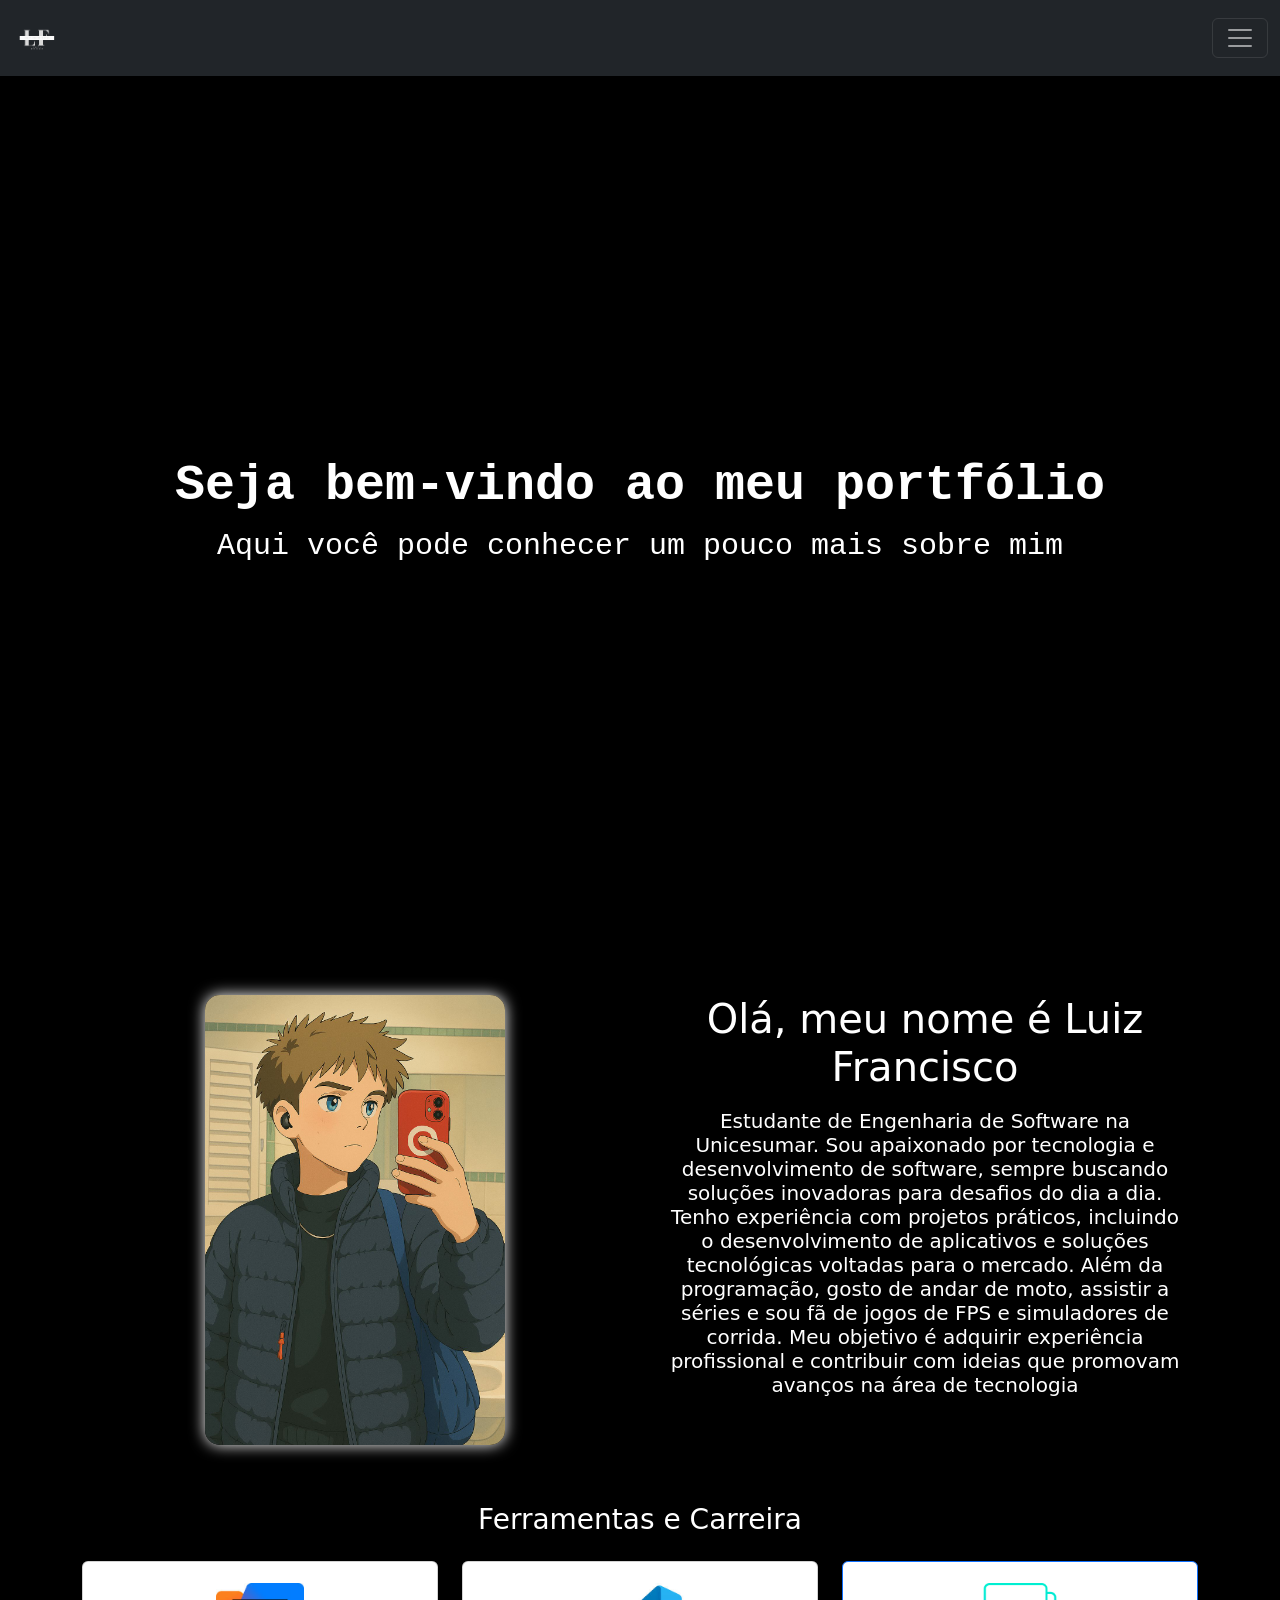
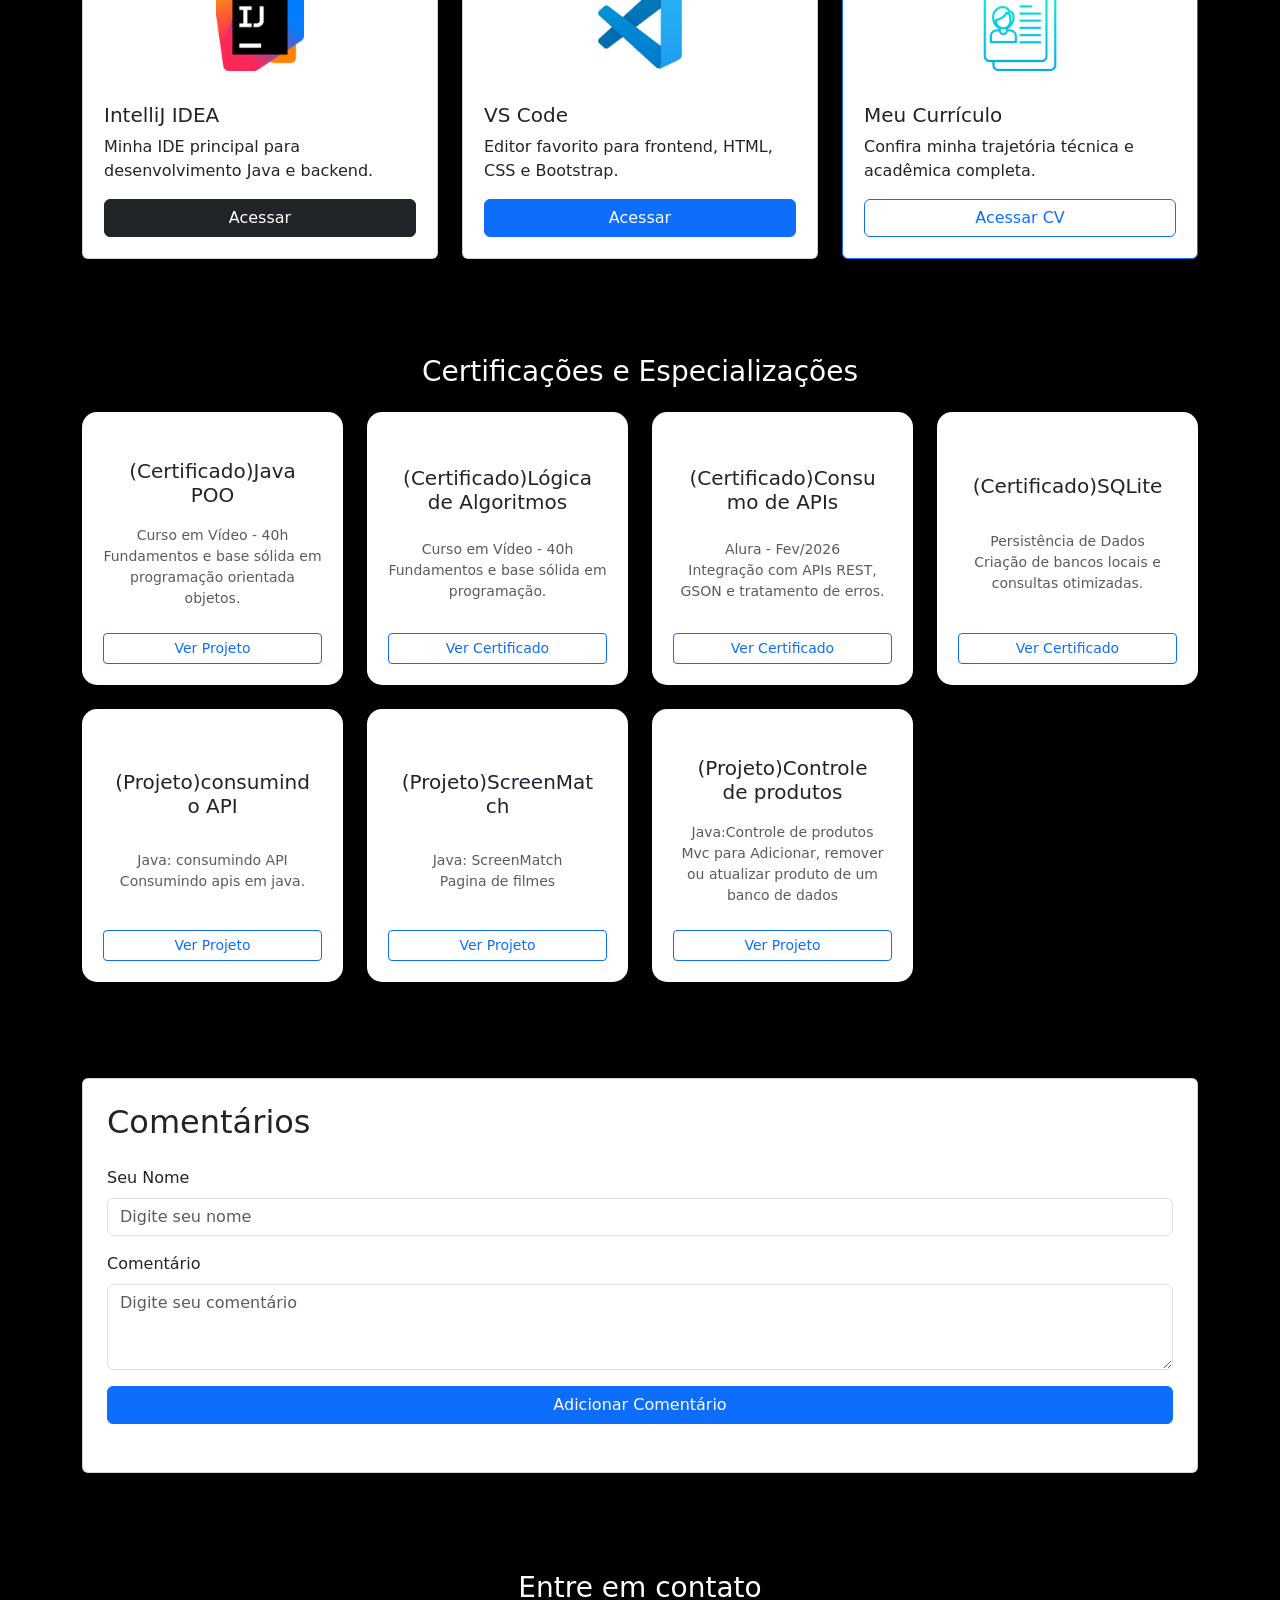
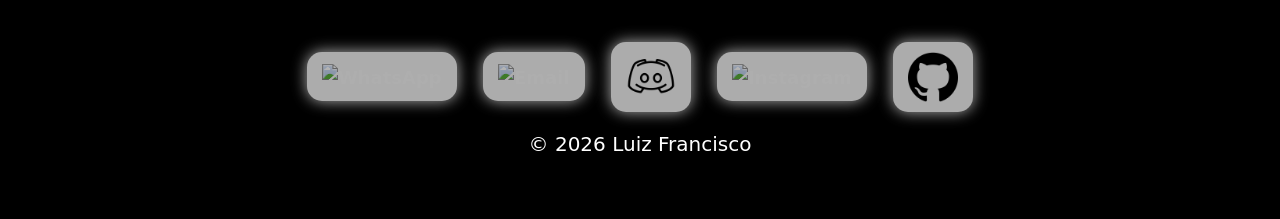
==== index.html @ abae3098 "Update index.html" ====
<!DOCTYPE html>
<html lang="pt-br">

<head>
  <meta charset="UTF-8">
  <meta name="viewport" content="width=device-width, initial-scale=1.0">
  <link rel="stylesheet" href="Projeto_Luiz.css">
  <link href="https://cdn.jsdelivr.net/npm/bootstrap@5.3.3/dist/css/bootstrap.min.css" rel="stylesheet">
  <script src="https://cdn.jsdelivr.net/npm/bootstrap@5.3.3/dist/js/bootstrap.bundle.min.js"></script>
  <link rel="shortcut icon" href="img/LogoLuiz.ico.ico" type="image/x-icon">
  <title>Portfólio de Luiz Francisco</title>
</head>

<body data-bs-spy="scroll" data-bs-target="#navbar" data-bs-offset="50" tabindex="0">

  <header>
    <nav id="navbar" class="navbar navbar-dark bg-dark fixed-top">
      <div class="container-fluid">
        <a class="navbar-brand" href="#"><img src="img/LogoLuizBranco.png" alt="" width="50px"></a>
        <button class="navbar-toggler" type="button" data-bs-toggle="offcanvas" data-bs-target="#offcanvasDarkNavbar"
          aria-controls="offcanvasDarkNavbar" aria-label="Toggle navigation">
          <span class="navbar-toggler-icon"></span>
        </button>
        <div class="offcanvas offcanvas-end text-bg-dark" tabindex="-1" id="offcanvasDarkNavbar"
          aria-labelledby="offcanvasDarkNavbarLabel">
          <div class="offcanvas-header">
            <h5 class="offcanvas-title" id="offcanvasDarkNavbarLabel">Portifólio</h5>
            <button type="button" class="btn-close btn-close-white" data-bs-dismiss="offcanvas"
              aria-label="Close"></button>
          </div>
          <div class="offcanvas-body">
            <ul class="navbar-nav justify-content-end flex-grow-1 pe-3">
              <li class="nav-item">
                <a class="nav-link active" aria-current="page" href="#">Início</a>
              </li>
              <li class="nav-item">
                <a class="nav-link" href="#QuemSouEu">Quem Sou Eu</a>
              </li>
              <li class="nav-item dropdown">
                <a class="nav-link dropdown-toggle" href="#" role="button" data-bs-toggle="dropdown"
                  aria-expanded="false">Contatos</a>
                <ul class="dropdown-menu dropdown-menu-dark">
                  <li><a class="dropdown-item" href="#Contato">Contato</a></li>
                  <li><a class="dropdown-item" href="Projeto_LuizCurriculo.html">Currículo</a></li>
                </ul>
              </li>
            </ul>
          </div>
        </div>
      </div>
    </nav>
  </header>

  <article class="home">
    <div id="TextoHome" class="content">
      <h1>Seja bem-vindo ao meu portfólio</h1>
      <p>Aqui você pode conhecer um pouco mais sobre mim</p>
    </div>
  </article>

  <article id="QuemSouEu" class="sobre">
    <section>
      <div class="Luiz">

        <div class="container text-center">
          <div class="row">
            <div class="col">
              <img src="img/Luiz ghibli.jpg" alt="" width="300px">
            </div>
            <div class="col">

              <h1>Olá, meu nome é Luiz Francisco</h1>
              <h6 class="">Estudante de Engenharia de Software na Unicesumar. Sou apaixonado por tecnologia e
                desenvolvimento de
                software,
                sempre buscando soluções inovadoras para desafios do dia a dia. Tenho experiência com projetos práticos,
                incluindo o desenvolvimento de aplicativos e soluções tecnológicas voltadas para o mercado. Além da
                programação,
                gosto de andar de moto, assistir a séries e sou fã de jogos de FPS e simuladores de corrida.
                Meu objetivo é adquirir experiência profissional e contribuir com ideias que promovam avanços na área de
                tecnologia</h6>
            </div>

          </div>
        </div>
    </section>

    

 <section class="Sites py-5" id="sitesFavoritos">
    <h3 class="text-center mb-4">Ferramentas e Carreira</h3>
    <div class="container">
        <div class="row justify-content-center g-4">
            <div class="col-md-4">
                <div class="card h-100 shadow-sm">
                    <img src="img/download.jpg" class="card-img-top p-3" alt="IntelliJ" style="height: 120px; object-fit: contain;">
                    <div class="card-body d-flex flex-column">
                        <h5 class="card-title">IntelliJ IDEA</h5>
                        <p class="card-text">Minha IDE principal para desenvolvimento Java e backend.</p>
                        <a href="https://www.jetbrains.com/idea/" target="_blank" class="btn btn-dark mt-auto">Acessar</a>
                    </div>
                </div>
            </div>
            <div class="col-md-4">
                <div class="card h-100 shadow-sm">
                    <img src="img/vscode.jpg" class="card-img-top p-3" alt="VS Code" style="height: 120px; object-fit: contain;">
                    <div class="card-body d-flex flex-column">
                        <h5 class="card-title">VS Code</h5>
                        <p class="card-text">Editor favorito para frontend, HTML, CSS e Bootstrap.</p>
                        <a href="https://code.visualstudio.com/" target="_blank" class="btn btn-primary mt-auto">Acessar</a>
                    </div>
                </div>
            </div>
            <div class="col-md-4">
                <div class="card h-100 border-primary shadow-sm">
                    <img src="img/curriculo.png" class="card-img-top p-3" alt="Currículo" style="height: 120px; object-fit: contain;">
                    <div class="card-body d-flex flex-column">
                        <h5 class="card-title">Meu Currículo</h5>
                        <p class="card-text">Confira minha trajetória técnica e acadêmica completa.</p>
                        <a href="Projeto_LuizCurriculo.html" target="_blank" class="btn btn-outline-primary mt-auto">Acessar CV</a>
                    </div>
                </div>
            </div>
        </div>
    </div>
</section>

<section class="py-5" id="meusCertificados">
    <h3 class="text-center mb-4">Certificações e Especializações</h3>
    <div class="container">
        <div class="row row-cols-1 row-cols-md-2 row-cols-lg-4 g-4">
            
            <div class="col">
                <div class="card h-100 shadow-sm border-0">
                    <div class="card-body text-center">
                        <i class="bi bi-box-seam" style="font-size: 2.5rem; color: #f89820;"></i>
                        <h6 class="card-title mt-3">(Certificado)Java POO</h6>
                        <p class="card-text small text-muted">Curso em Vídeo - 40h<br>Fundamentos e base sólida em programação orientada objetos.</p>
                        <a href="https://github.com/Luizfp0908/Curso-em-video/blob/main/Certificado/Luiz-Francisco-Pucci-Java-POO-40-Horas-Certificado-Curso-em-Video.pdf" target="_blank" class="btn btn-sm btn-outline-primary mt-2">Ver Projeto</a>
                    </div>
                </div>
            </div>

            <div class="col">
                <div class="card h-100 shadow-sm border-0">
                    <div class="card-body text-center">
                        <i class="bi bi-logic" style="font-size: 2.5rem; color: #6c757d;"></i>
                        <h6 class="card-title mt-3">(Certificado)Lógica de Algoritmos</h6>
                        <p class="card-text small text-muted">Curso em Vídeo - 40h<br>Fundamentos e base sólida em programação.</p>
                        <a href="img/Certificado/Luiz-Francisco-Pucci-Algoritmo-40-Horas-Certificado-Curso-em-Video.pdf" target="_blank" class="btn btn-sm btn-outline-primary mt-2">Ver Certificado</a>
                    </div>
                </div>
            </div>

            <div class="col">
                <div class="card h-100 shadow-sm border-0">
                    <div class="card-body text-center">
                        <i class="bi bi-cloud-arrow-down" style="font-size: 2.5rem; color: #0d6efd;"></i>
                        <h6 class="card-title mt-3">(Certificado)Consumo de APIs</h6>
                        <p class="card-text small text-muted">Alura - Fev/2026<br>Integração com APIs REST, GSON e tratamento de erros.</p>
                        <a href="https://cursos.alura.com.br/certificate/33af73c6-fe49-4dc7-8810-58a173e6bf47?lang=pt_BR" target="_blank" class="btn btn-sm btn-outline-primary mt-2">Ver Certificado</a>
                    </div>
                </div>
            </div>


            <div class="col">
                <div class="card h-100 shadow-sm border-0">
                    <div class="card-body text-center">
                        <i class="bi bi-database" style="font-size: 2.5rem; color: #3498db;"></i>
                        <h6 class="card-title mt-3">(Certificado)SQLite</h6>
                        <p class="card-text small text-muted">Persistência de Dados<br>Criação de bancos locais e consultas otimizadas.</p>
                        <a href="https://cursos.alura.com.br/certificate/e4a0bed9-31fc-4e47-9363-1f867cb46f9f?lang=pt_BR" class="btn btn-sm btn-outline-primary mt-2">Ver Certificado</a>
                    </div>
                </div>
            </div>

            <div class="col">
                <div class="card h-100 shadow-sm border-0">
                    <div class="card-body text-center">
                        <i class="bi bi-database" style="font-size: 2.5rem; color: #3498db;"></i>
                        <h6 class="card-title mt-3">(Projeto)consumindo API</h6>
                        <p class="card-text small text-muted">Java: consumindo API<br>Consumindo apis em java.</p>
                        <a https://github.com/Luizfp0908/Alura/tree/main/ProjetosAlura/src/APIS" class="btn btn-sm btn-outline-primary mt-2">Ver Projeto</a>
                    </div>
                </div>
            </div>

            <div class="col">
                <div class="card h-100 shadow-sm border-0">
                    <div class="card-body text-center">
                        <i class="bi bi-database" style="font-size: 2.5rem; color: #3498db;"></i>
                        <h6 class="card-title mt-3">(Projeto)ScreenMatch</h6>
                        <p class="card-text small text-muted">Java: ScreenMatch<br>Pagina de filmes</p>
                        <a href="https://github.com/Luizfp0908/Alura/tree/main/ProjetosAlura/src/ScreenMatch" class="btn btn-sm btn-outline-primary mt-2">Ver Projeto</a>
                    </div>
                </div>
            </div>

            <div class="col">
                <div class="card h-100 shadow-sm border-0">
                    <div class="card-body text-center">
                        <i class="bi bi-database" style="font-size: 2.5rem; color: #3498db;"></i>
                        <h6 class="card-title mt-3">(Projeto)Controle de produtos</h6>
                        <p class="card-text small text-muted">Java:Controle de produtos<br>Mvc para Adicionar, remover ou atualizar produto de um banco de dados</p>
                        <a href="https://github.com/Luizfp0908/TrabalhoFaculdadePoo/tree/main/MVC" class="btn btn-sm btn-outline-primary mt-2">Ver Projeto</a>
                    </div>
                </div>
            </div>

            

        </div>
    </div>
</section>

<section class="container py-5">
    <div class="card p-4 shadow-sm">
        <h2 class="mb-4">Comentários</h2>
        <div class="mb-3">
            <label for="nomeInput" class="form-label">Seu Nome</label>
            <input type="text" id="nomeInput" class="form-control" placeholder="Digite seu nome">
        </div>
        <div class="mb-3">
            <label for="comentarioInput" class="form-label">Comentário</label>
            <textarea id="comentarioInput" class="form-control" rows="3" placeholder="Digite seu comentário"></textarea>
        </div>
        <button class="btn btn-primary" onclick="adicionarComentario()">Adicionar Comentário</button>
        <div id="espacoComentarios" class="mt-4"></div>
    </div>
</section>


  <footer>
    <section id="Contato">
      <h3>Entre em contato</h3>
      <a href="https://wa.me/5542999590440" target="_blank">
        <img src="Img/whatsAPp.png" alt="WhatsApp" width="50px" height="50px">
      </a>
      <a href="mailto:luizfpucci090806@gmail.com" target="_blank" rel="noopener noreferrer">
        <img src="Img/email.png" alt="Email" width="50px" height="50px">
      </a>
      <a href="https://discordapp.com/users/531909938847547393" target="_blank" rel="noopener noreferrer">
        <img src="img/discord-logo.png" alt="Discord" width="50px" height="50px">
      </a>
      <a href="https://www.instagram.com/luizfp_0908/" target="_blank" rel="noopener noreferrer">
        <img src="Img/instagram.png" alt="Instagram" width="50px" height="50px">
      </a>
      <a href="https://github.com/Luizfp0908" target="_blank" rel="noopener noreferrer">
        <img src="img/git.png" alt="GitHub" width="50px" height="50px">
      </a>

      <h6>© 2026 Luiz Francisco</h6>
    </section>
  </footer>

  


  <script src="Projeto_luiz.JS"></script>
</body>

</html>
---- Projeto_Luiz.css ----
body {
    background-color: #cfcfcf;
    padding-top: 70px;
    overflow-x: hidden;
  
    

}



article.home {
    background-color: black;
    height: 100vh;
    display: flex;
    align-items: center; 
    justify-content: center; 
    text-align: center;
    
}


.content {
    color: white;
    text-shadow: 2px 2px 10px rgba(0, 0, 0, 0.5);
    font-family: 'Courier New', Courier, monospace;
}


.content h1 {
    font-size: 50px;
    font-weight: bold;
    
}

.content p {
    font-size: 30px;
    font-weight: 300;
}



article.sites.posicao {
    display: flex;
    justify-content: center;
    align-items: center;
}

article.sobre {
    background: #000000;
    color: white;
    padding: 15px;
}

article.sobre h6 {
    
    padding: 10px;
    border-radius: 10px;
    
    font-size: 20px;
}

article.sobre .Luiz {
    display: flex;
    justify-content: center;
    align-items: center;
    flex-direction: column;
    margin: 10px auto;
    transition: 0.5s ease-in-out;
}

article.sobre .box {
    margin: 10px auto;
    transition: 0.5s ease-in-out;
}

article.Sites {
    text-align: center;
    margin: 10px auto;
    padding: 10px;
    transition: 0.5s ease-in-out;
}


.Luiz img {
   
    border-radius: 15px;
    box-shadow: 0 0 15px #ffffff;
    transition: 0.5s ease-in-out;
}




footer {
    padding: 30px;
    gap: 20px;
    background-color: rgba(0, 0, 0, 0.814);
    color: white;
    text-align: center;
    font-size: 18px;
    font-weight: bold;
}

footer h6, footer h3 {
    padding: 20px;
}

footer a {
    background-color: whitesmoke;
    display: inline-block;
    box-shadow: 0 0 15px #ffffff;
    border-radius: 15px;
    padding: 10px 15px;
    margin: 10px;
    opacity: 0.7;
    color: #f8f8f8;
    transition: 0.5s ease-in-out;
    text-decoration: none;
}

footer a:hover {
    opacity: 1;
    border-radius: 50%;
}

.card-img-top {
    width: 100%;
    height: 120px;
    object-fit: contain;
}

.card {
    padding: 5px;
    height: 100%;
    display: flex;
    flex-direction: column;
    justify-content: space-between;
}

.card-body {
    flex-grow: 1;
    display: flex;
    flex-direction: column;
    justify-content: space-between;
}



#meusCertificados .card {
    background-color: rgb(255, 255, 255); 
    backdrop-filter: blur(5px); 
    border: 1px solid rgba(255, 255, 255, 0.2);
    border-radius: 15px;
    transition: transform 0.3s ease;
}

#meusCertificados .card:hover {
    transform: translateY(-5px);/
}
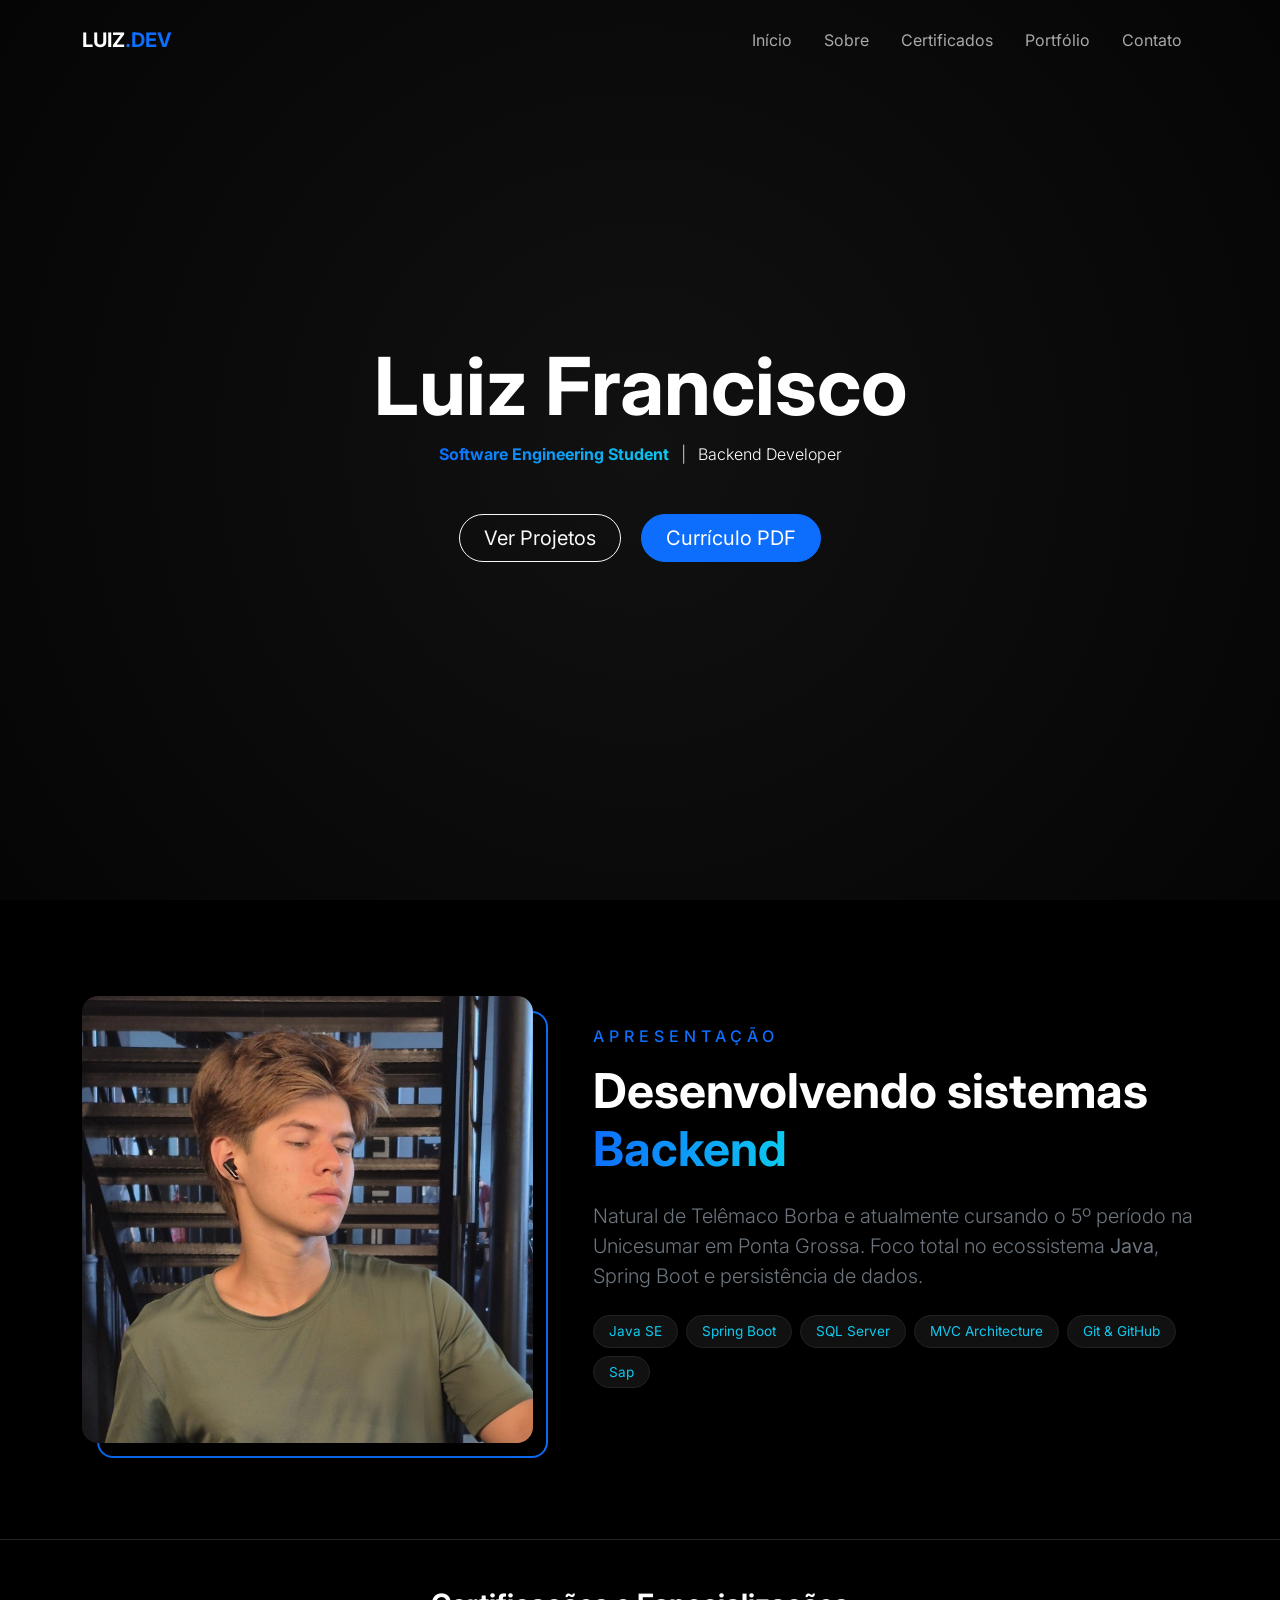
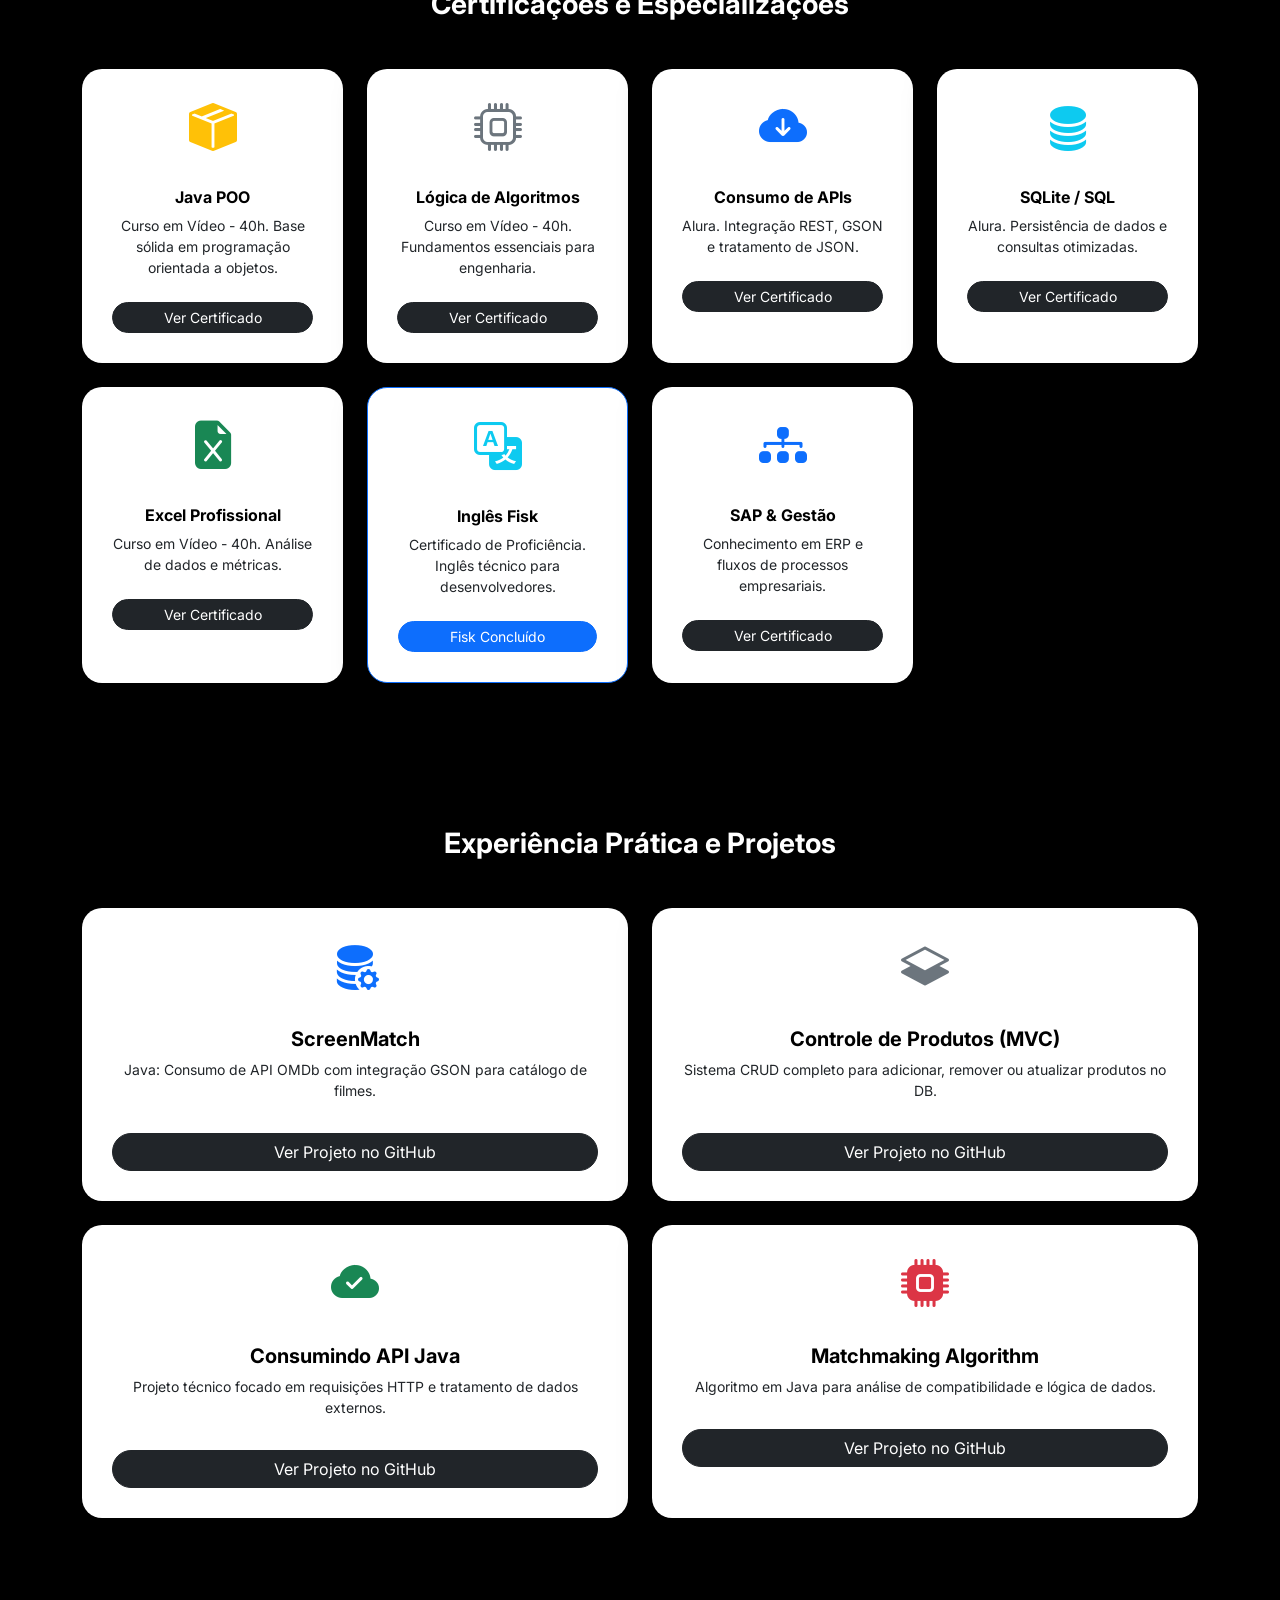
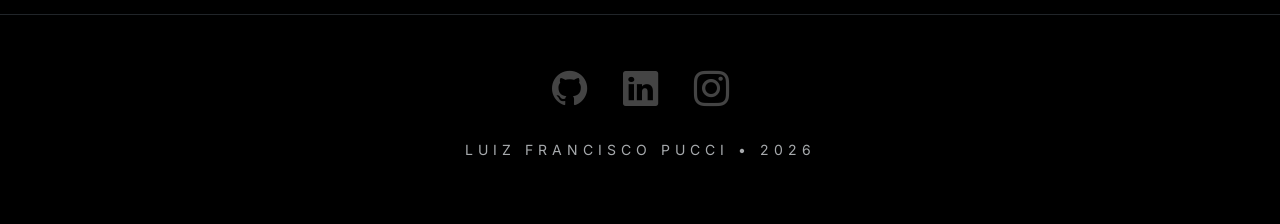
==== commit 6018838b: "Upload do portfólio completo" ====
--- a/index.html
+++ b/index.html
@@ -1,266 +1,209 @@
-<!DOCTYPE html>
-<html lang="pt-br">
-
-<head>
-  <meta charset="UTF-8">
-  <meta name="viewport" content="width=device-width, initial-scale=1.0">
-  <link rel="stylesheet" href="Projeto_Luiz.css">
-  <link href="https://cdn.jsdelivr.net/npm/bootstrap@5.3.3/dist/css/bootstrap.min.css" rel="stylesheet">
-  <script src="https://cdn.jsdelivr.net/npm/bootstrap@5.3.3/dist/js/bootstrap.bundle.min.js"></script>
-  <link rel="shortcut icon" href="img/LogoLuiz.ico.ico" type="image/x-icon">
-  <title>Portfólio de Luiz Francisco</title>
-</head>
-
-<body data-bs-spy="scroll" data-bs-target="#navbar" data-bs-offset="50" tabindex="0">
-
-  <header>
-    <nav id="navbar" class="navbar navbar-dark bg-dark fixed-top">
-      <div class="container-fluid">
-        <a class="navbar-brand" href="#"><img src="img/LogoLuizBranco.png" alt="" width="50px"></a>
-        <button class="navbar-toggler" type="button" data-bs-toggle="offcanvas" data-bs-target="#offcanvasDarkNavbar"
-          aria-controls="offcanvasDarkNavbar" aria-label="Toggle navigation">
-          <span class="navbar-toggler-icon"></span>
-        </button>
-        <div class="offcanvas offcanvas-end text-bg-dark" tabindex="-1" id="offcanvasDarkNavbar"
-          aria-labelledby="offcanvasDarkNavbarLabel">
-          <div class="offcanvas-header">
-            <h5 class="offcanvas-title" id="offcanvasDarkNavbarLabel">Portifólio</h5>
-            <button type="button" class="btn-close btn-close-white" data-bs-dismiss="offcanvas"
-              aria-label="Close"></button>
-          </div>
-          <div class="offcanvas-body">
-            <ul class="navbar-nav justify-content-end flex-grow-1 pe-3">
-              <li class="nav-item">
-                <a class="nav-link active" aria-current="page" href="#">Início</a>
-              </li>
-              <li class="nav-item">
-                <a class="nav-link" href="#QuemSouEu">Quem Sou Eu</a>
-              </li>
-              <li class="nav-item dropdown">
-                <a class="nav-link dropdown-toggle" href="#" role="button" data-bs-toggle="dropdown"
-                  aria-expanded="false">Contatos</a>
-                <ul class="dropdown-menu dropdown-menu-dark">
-                  <li><a class="dropdown-item" href="#Contato">Contato</a></li>
-                  <li><a class="dropdown-item" href="Projeto_LuizCurriculo.html">Currículo</a></li>
-                </ul>
-              </li>
-            </ul>
-          </div>
-        </div>
-      </div>
-    </nav>
-  </header>
-
-  <article class="home">
-    <div id="TextoHome" class="content">
-      <h1>Seja bem-vindo ao meu portfólio</h1>
-      <p>Aqui você pode conhecer um pouco mais sobre mim</p>
-    </div>
-  </article>
-
-  <article id="QuemSouEu" class="sobre">
-    <section>
-      <div class="Luiz">
-
-        <div class="container text-center">
-          <div class="row">
-            <div class="col">
-              <img src="img/Luiz ghibli.jpg" alt="" width="300px">
-            </div>
-            <div class="col">
-
-              <h1>Olá, meu nome é Luiz Francisco</h1>
-              <h6 class="">Estudante de Engenharia de Software na Unicesumar. Sou apaixonado por tecnologia e
-                desenvolvimento de
-                software,
-                sempre buscando soluções inovadoras para desafios do dia a dia. Tenho experiência com projetos práticos,
-                incluindo o desenvolvimento de aplicativos e soluções tecnológicas voltadas para o mercado. Além da
-                programação,
-                gosto de andar de moto, assistir a séries e sou fã de jogos de FPS e simuladores de corrida.
-                Meu objetivo é adquirir experiência profissional e contribuir com ideias que promovam avanços na área de
-                tecnologia</h6>
-            </div>
-
-          </div>
-        </div>
-    </section>
-
-    
-
- <section class="Sites py-5" id="sitesFavoritos">
-    <h3 class="text-center mb-4">Ferramentas e Carreira</h3>
-    <div class="container">
-        <div class="row justify-content-center g-4">
-            <div class="col-md-4">
-                <div class="card h-100 shadow-sm">
-                    <img src="img/download.jpg" class="card-img-top p-3" alt="IntelliJ" style="height: 120px; object-fit: contain;">
-                    <div class="card-body d-flex flex-column">
-                        <h5 class="card-title">IntelliJ IDEA</h5>
-                        <p class="card-text">Minha IDE principal para desenvolvimento Java e backend.</p>
-                        <a href="https://www.jetbrains.com/idea/" target="_blank" class="btn btn-dark mt-auto">Acessar</a>
-                    </div>
-                </div>
-            </div>
-            <div class="col-md-4">
-                <div class="card h-100 shadow-sm">
-                    <img src="img/vscode.jpg" class="card-img-top p-3" alt="VS Code" style="height: 120px; object-fit: contain;">
-                    <div class="card-body d-flex flex-column">
-                        <h5 class="card-title">VS Code</h5>
-                        <p class="card-text">Editor favorito para frontend, HTML, CSS e Bootstrap.</p>
-                        <a href="https://code.visualstudio.com/" target="_blank" class="btn btn-primary mt-auto">Acessar</a>
-                    </div>
-                </div>
-            </div>
-            <div class="col-md-4">
-                <div class="card h-100 border-primary shadow-sm">
-                    <img src="img/curriculo.png" class="card-img-top p-3" alt="Currículo" style="height: 120px; object-fit: contain;">
-                    <div class="card-body d-flex flex-column">
-                        <h5 class="card-title">Meu Currículo</h5>
-                        <p class="card-text">Confira minha trajetória técnica e acadêmica completa.</p>
-                        <a href="Projeto_LuizCurriculo.html" target="_blank" class="btn btn-outline-primary mt-auto">Acessar CV</a>
-                    </div>
-                </div>
-            </div>
-        </div>
-    </div>
-</section>
-
-<section class="py-5" id="meusCertificados">
-    <h3 class="text-center mb-4">Certificações e Especializações</h3>
-    <div class="container">
-        <div class="row row-cols-1 row-cols-md-2 row-cols-lg-4 g-4">
-            
-            <div class="col">
-                <div class="card h-100 shadow-sm border-0">
-                    <div class="card-body text-center">
-                        <i class="bi bi-box-seam" style="font-size: 2.5rem; color: #f89820;"></i>
-                        <h6 class="card-title mt-3">(Certificado)Java POO</h6>
-                        <p class="card-text small text-muted">Curso em Vídeo - 40h<br>Fundamentos e base sólida em programação orientada objetos.</p>
-                        <a href="https://github.com/Luizfp0908/Curso-em-video/blob/main/Certificado/Luiz-Francisco-Pucci-Java-POO-40-Horas-Certificado-Curso-em-Video.pdf" target="_blank" class="btn btn-sm btn-outline-primary mt-2">Ver Projeto</a>
-                    </div>
-                </div>
-            </div>
-
-            <div class="col">
-                <div class="card h-100 shadow-sm border-0">
-                    <div class="card-body text-center">
-                        <i class="bi bi-logic" style="font-size: 2.5rem; color: #6c757d;"></i>
-                        <h6 class="card-title mt-3">(Certificado)Lógica de Algoritmos</h6>
-                        <p class="card-text small text-muted">Curso em Vídeo - 40h<br>Fundamentos e base sólida em programação.</p>
-                        <a href="img/Certificado/Luiz-Francisco-Pucci-Algoritmo-40-Horas-Certificado-Curso-em-Video.pdf" target="_blank" class="btn btn-sm btn-outline-primary mt-2">Ver Certificado</a>
-                    </div>
-                </div>
-            </div>
-
-            <div class="col">
-                <div class="card h-100 shadow-sm border-0">
-                    <div class="card-body text-center">
-                        <i class="bi bi-cloud-arrow-down" style="font-size: 2.5rem; color: #0d6efd;"></i>
-                        <h6 class="card-title mt-3">(Certificado)Consumo de APIs</h6>
-                        <p class="card-text small text-muted">Alura - Fev/2026<br>Integração com APIs REST, GSON e tratamento de erros.</p>
-                        <a href="https://cursos.alura.com.br/certificate/33af73c6-fe49-4dc7-8810-58a173e6bf47?lang=pt_BR" target="_blank" class="btn btn-sm btn-outline-primary mt-2">Ver Certificado</a>
-                    </div>
-                </div>
-            </div>
-
-
-            <div class="col">
-                <div class="card h-100 shadow-sm border-0">
-                    <div class="card-body text-center">
-                        <i class="bi bi-database" style="font-size: 2.5rem; color: #3498db;"></i>
-                        <h6 class="card-title mt-3">(Certificado)SQLite</h6>
-                        <p class="card-text small text-muted">Persistência de Dados<br>Criação de bancos locais e consultas otimizadas.</p>
-                        <a href="https://cursos.alura.com.br/certificate/e4a0bed9-31fc-4e47-9363-1f867cb46f9f?lang=pt_BR" class="btn btn-sm btn-outline-primary mt-2">Ver Certificado</a>
-                    </div>
-                </div>
-            </div>
-
-            <div class="col">
-                <div class="card h-100 shadow-sm border-0">
-                    <div class="card-body text-center">
-                        <i class="bi bi-database" style="font-size: 2.5rem; color: #3498db;"></i>
-                        <h6 class="card-title mt-3">(Projeto)consumindo API</h6>
-                        <p class="card-text small text-muted">Java: consumindo API<br>Consumindo apis em java.</p>
-                        <a https://github.com/Luizfp0908/Alura/tree/main/ProjetosAlura/src/APIS" class="btn btn-sm btn-outline-primary mt-2">Ver Projeto</a>
-                    </div>
-                </div>
-            </div>
-
-            <div class="col">
-                <div class="card h-100 shadow-sm border-0">
-                    <div class="card-body text-center">
-                        <i class="bi bi-database" style="font-size: 2.5rem; color: #3498db;"></i>
-                        <h6 class="card-title mt-3">(Projeto)ScreenMatch</h6>
-                        <p class="card-text small text-muted">Java: ScreenMatch<br>Pagina de filmes</p>
-                        <a href="https://github.com/Luizfp0908/Alura/tree/main/ProjetosAlura/src/ScreenMatch" class="btn btn-sm btn-outline-primary mt-2">Ver Projeto</a>
-                    </div>
-                </div>
-            </div>
-
-            <div class="col">
-                <div class="card h-100 shadow-sm border-0">
-                    <div class="card-body text-center">
-                        <i class="bi bi-database" style="font-size: 2.5rem; color: #3498db;"></i>
-                        <h6 class="card-title mt-3">(Projeto)Controle de produtos</h6>
-                        <p class="card-text small text-muted">Java:Controle de produtos<br>Mvc para Adicionar, remover ou atualizar produto de um banco de dados</p>
-                        <a href="https://github.com/Luizfp0908/TrabalhoFaculdadePoo/tree/main/MVC" class="btn btn-sm btn-outline-primary mt-2">Ver Projeto</a>
-                    </div>
-                </div>
-            </div>
-
-            
-
-        </div>
-    </div>
-</section>
-
-<section class="container py-5">
-    <div class="card p-4 shadow-sm">
-        <h2 class="mb-4">Comentários</h2>
-        <div class="mb-3">
-            <label for="nomeInput" class="form-label">Seu Nome</label>
-            <input type="text" id="nomeInput" class="form-control" placeholder="Digite seu nome">
-        </div>
-        <div class="mb-3">
-            <label for="comentarioInput" class="form-label">Comentário</label>
-            <textarea id="comentarioInput" class="form-control" rows="3" placeholder="Digite seu comentário"></textarea>
-        </div>
-        <button class="btn btn-primary" onclick="adicionarComentario()">Adicionar Comentário</button>
-        <div id="espacoComentarios" class="mt-4"></div>
-    </div>
-</section>
-
-
-  <footer>
-    <section id="Contato">
-      <h3>Entre em contato</h3>
-      <a href="https://wa.me/5542999590440" target="_blank">
-        <img src="Img/whatsAPp.png" alt="WhatsApp" width="50px" height="50px">
-      </a>
-      <a href="mailto:luizfpucci090806@gmail.com" target="_blank" rel="noopener noreferrer">
-        <img src="Img/email.png" alt="Email" width="50px" height="50px">
-      </a>
-      <a href="https://discordapp.com/users/531909938847547393" target="_blank" rel="noopener noreferrer">
-        <img src="img/discord-logo.png" alt="Discord" width="50px" height="50px">
-      </a>
-      <a href="https://www.instagram.com/luizfp_0908/" target="_blank" rel="noopener noreferrer">
-        <img src="Img/instagram.png" alt="Instagram" width="50px" height="50px">
-      </a>
-      <a href="https://github.com/Luizfp0908" target="_blank" rel="noopener noreferrer">
-        <img src="img/git.png" alt="GitHub" width="50px" height="50px">
-      </a>
-
-      <h6>© 2026 Luiz Francisco</h6>
-    </section>
-  </footer>
-
-  
-
-
-  <script src="Projeto_luiz.JS"></script>
-</body>
-
-</html>
-
-
-
+<!DOCTYPE html>
+<html lang="pt-br">
+<head>
+    <meta charset="UTF-8">
+    <meta name="viewport" content="width=device-width, initial-scale=1.0">
+    <title>Luiz Francisco | Software Engineer</title>
+    <link href="https://cdn.jsdelivr.net/npm/bootstrap@5.3.3/dist/css/bootstrap.min.css" rel="stylesheet">
+    <link rel="stylesheet" href="https://cdn.jsdelivr.net/npm/bootstrap-icons@1.11.3/font/bootstrap-icons.min.css">
+    <link href="https://unpkg.com/aos@2.3.1/dist/aos.css" rel="stylesheet">
+    <link rel="stylesheet" href="Projeto_Luiz.css">
+</head>
+<body data-bs-theme="dark">
+
+    <header>
+        <nav id="navbar" class="navbar navbar-expand-lg fixed-top">
+            <div class="container">
+                <a class="navbar-brand fw-bold text-white" href="#">LUIZ<span class="text-primary">.DEV</span></a>
+                <button class="navbar-toggler border-0" type="button" data-bs-toggle="collapse" data-bs-target="#navbarNav">
+                    <span class="navbar-toggler-icon"></span>
+                </button>
+                <div class="collapse navbar-collapse" id="navbarNav">
+                    <ul class="navbar-nav ms-auto text-center">
+                        <li class="nav-item"><a class="nav-link px-3" href="#">Início</a></li>
+                        <li class="nav-item"><a class="nav-link px-3" href="#QuemSouEu">Sobre</a></li>
+                        <li class="nav-item"><a class="nav-link px-3" href="#Certificados">Certificados</a></li>
+                        <li class="nav-item"><a class="nav-link px-3" href="#Portfolio">Portfólio</a></li>
+                        <li class="nav-item"><a class="nav-link px-3" href="#Contato">Contato</a></li>
+                    </ul>
+                </div>
+            </div>
+        </nav>
+    </header>
+
+    <section class="hero-section d-flex align-items-center justify-content-center">
+        <div id="TextoHome" class="text-center" data-aos="zoom-in" data-aos-duration="1200">
+            <h1 class="display-1 fw-bold text-white mb-0">Luiz Francisco</h1>
+            <div class="tagline-container mt-2">
+                <span class="text-gradient fw-bold">Software Engineering Student</span>
+                <span class="mx-2 text-muted">|</span>
+                <span class="text-white fw-light">Backend Developer</span>
+            </div>
+            <div class="mt-5" data-aos="fade-up" data-aos-delay="400">
+                <a href="#Portfolio" class="btn btn-outline-light btn-lg rounded-pill px-4 me-3">Ver Projetos</a>
+                <a href="Projeto_LuizCurriculo.html" class="btn btn-primary btn-lg rounded-pill px-4 shadow-blue">Currículo PDF</a>
+            </div>
+        </div>
+    </section>
+
+    <section id="QuemSouEu" class="py-5 bg-black overflow-hidden">
+        <div class="container py-5">
+            <div class="row align-items-center">
+                <div class="col-lg-5 text-center mb-5 mb-lg-0" data-aos="fade-right">
+                    <div class="profile-frame">
+                        <img src="img/WhatsApp Image 2026-03-10 at 12.00.00.jpeg" alt="Luiz Francisco" class="img-fluid rounded-4 shadow-lg profile-img">
+                    </div>
+                </div>
+                <div class="col-lg-7 ps-lg-5" data-aos="fade-left">
+                    <h6 class="text-primary text-uppercase ls-5 mb-3">Apresentação</h6>
+                    <h2 class="display-5 fw-bold text-white mb-4">Desenvolvendo sistemas <span class="text-gradient">Backend</span></h2>
+                    <p class="lead text-secondary mb-4">
+                        Natural de Telêmaco Borba e atualmente cursando o 5º período na Unicesumar em Ponta Grossa. 
+                        Foco total no ecossistema <strong>Java</strong>, Spring Boot e persistência de dados.
+                    </p>
+                    <div class="d-flex flex-wrap gap-2 mb-4">
+                        <span class="skill-tag">Java SE</span>
+                        <span class="skill-tag">Spring Boot</span>
+                        <span class="skill-tag">SQL Server</span>
+                        <span class="skill-tag">MVC Architecture</span>
+                        <span class="skill-tag">Git & GitHub</span>
+                        <span class="skill-tag">Sap</span>
+
+                    </div>
+                </div>
+            </div>
+        </div>
+    </section>
+
+    <section id="Certificados" class="py-5 bg-black border-top border-dark">
+        <div class="container">
+            <h3 class="fw-bold mb-5 text-center text-white" data-aos="fade-down">Certificações e Especializações</h3>
+            <div class="row row-cols-1 row-cols-md-2 row-cols-lg-4 g-4">
+                
+                <div class="col" data-aos="fade-up" data-aos-delay="100">
+                    <div class="card-modern h-100">
+                        <i class="bi bi-box-seam-fill display-5 text-warning"></i>
+                        <h6 class="mt-3 fw-bold">Java POO</h6>
+                        <p class="small text-muted">Curso em Vídeo - 40h. Base sólida em programação orientada a objetos.</p>
+                        <a href="https://github.com/Luizfp0908/Curso-em-video/blob/main/Certificado/Luiz-Francisco-Pucci-Java-POO-40-Horas-Certificado-Curso-em-Video.pdf" target="_blank" class="btn btn-sm btn-dark rounded-pill w-100 mt-2">Ver Certificado</a>
+                    </div>
+                </div>
+
+                <div class="col" data-aos="fade-up" data-aos-delay="200">
+                    <div class="card-modern h-100">
+                        <i class="bi bi-cpu display-5 text-secondary"></i>
+                        <h6 class="mt-3 fw-bold">Lógica de Algoritmos</h6>
+                        <p class="small text-muted">Curso em Vídeo - 40h. Fundamentos essenciais para engenharia.</p>
+                        <a href="img/Certificado/Luiz-Francisco-Pucci-Algoritmo-40-Horas-Certificado-Curso-em-Video.pdf" target="_blank" class="btn btn-sm btn-dark rounded-pill w-100 mt-2">Ver Certificado</a>
+                    </div>
+                </div>
+
+                <div class="col" data-aos="fade-up" data-aos-delay="300">
+                    <div class="card-modern h-100">
+                        <i class="bi bi-cloud-arrow-down-fill display-5 text-primary"></i>
+                        <h6 class="mt-3 fw-bold">Consumo de APIs</h6>
+                        <p class="small text-muted">Alura. Integração REST, GSON e tratamento de JSON.</p>
+                        <a href="https://cursos.alura.com.br/certificate/33af73c6-fe49-4dc7-8810-58a173e6bf47?lang=pt_BR" target="_blank" class="btn btn-sm btn-dark rounded-pill w-100 mt-2">Ver Certificado</a>
+                    </div>
+                </div>
+
+                <div class="col" data-aos="fade-up" data-aos-delay="400">
+                    <div class="card-modern h-100">
+                        <i class="bi bi-database-fill display-5 text-info"></i>
+                        <h6 class="mt-3 fw-bold">SQLite / SQL</h6>
+                        <p class="small text-muted">Alura. Persistência de dados e consultas otimizadas.</p>
+                        <a href="https://cursos.alura.com.br/certificate/e4a0bed9-31fc-4e47-9363-1f867cb46f9f?lang=pt_BR" target="_blank" class="btn btn-sm btn-dark rounded-pill w-100 mt-2">Ver Certificado</a>
+                    </div>
+                </div>
+
+                <div class="col" data-aos="fade-up" data-aos-delay="500">
+                    <div class="card-modern h-100">
+                        <i class="bi bi-file-earmark-excel-fill display-5 text-success"></i>
+                        <h6 class="mt-3 fw-bold">Excel Profissional</h6>
+                        <p class="small text-muted">Curso em Vídeo - 40h. Análise de dados e métricas.</p>
+                        <a href="https://www.cursoemvideo.com/certificates/certificado/?course_id=25933&cert-nonce=3b4bf992b5" target="_blank" class="btn btn-sm btn-dark rounded-pill w-100 mt-2">Ver Certificado</a>
+                    </div>
+                </div>
+
+                <div class="col" data-aos="fade-up" data-aos-delay="600">
+                    <div class="card-modern h-100 border-primary border">
+                        <i class="bi bi-translate display-5 text-info"></i>
+                        <h6 class="mt-3 fw-bold">Inglês Fisk</h6>
+                        <p class="small text-muted">Certificado de Proficiência. Inglês técnico para desenvolvedores.</p>
+                        <button class="btn btn-sm btn-primary rounded-pill w-100 mt-2">Fisk Concluído</button>
+                    </div>
+                </div>
+
+                <div class="col" data-aos="fade-up" data-aos-delay="700">
+                    <div class="card-modern h-100">
+                        <i class="bi bi-diagram-3-fill display-5 text-primary"></i>
+                        <h6 class="mt-3 fw-bold">SAP & Gestão</h6>
+                        <p class="small text-muted">Conhecimento em ERP e fluxos de processos empresariais.</p>
+                        <a href="https://cursos.alura.com.br/user/luizfpucci090806/degree-gestao-aplicacoes-sap-386995/certificate" target="_blank" class="btn btn-sm btn-dark rounded-pill w-100 mt-2">Ver Certificado</a>
+                    </div>
+                </div>
+            </div>
+        </div>
+    </section>
+
+    <section id="Portfolio" class="py-5 bg-black">
+        <div class="container py-5">
+            <h3 class="fw-bold mb-5 text-center text-white" data-aos="fade-down">Experiência Prática e Projetos</h3>
+            <div class="row g-4">
+                
+                <div class="col-md-6" data-aos="zoom-in" data-aos-delay="100">
+                    <div class="card-modern h-100">
+                        <i class="bi bi-database-fill-gear display-5 text-primary"></i>
+                        <h5 class="mt-3 fw-bold">ScreenMatch</h5>
+                        <p class="small text-muted">Java: Consumo de API OMDb com integração GSON para catálogo de filmes.</p>
+                        <a href="https://github.com/Luizfp0908/Alura/tree/main/ProjetosAlura/src/ScreenMatch" target="_blank" class="btn btn-dark w-100 rounded-pill mt-3">Ver Projeto no GitHub</a>
+                    </div>
+                </div>
+
+                <div class="col-md-6" data-aos="zoom-in" data-aos-delay="200">
+                    <div class="card-modern h-100">
+                        <i class="bi bi-layers-half display-5 text-secondary"></i>
+                        <h5 class="mt-3 fw-bold">Controle de Produtos (MVC)</h5>
+                        <p class="small text-muted">Sistema CRUD completo para adicionar, remover ou atualizar produtos no DB.</p>
+                        <a href="https://github.com/Luizfp0908/TrabalhoFaculdadePoo/tree/main/MVC" target="_blank" class="btn btn-dark w-100 rounded-pill mt-3">Ver Projeto no GitHub</a>
+                    </div>
+                </div>
+
+                <div class="col-md-6" data-aos="zoom-in" data-aos-delay="300">
+                    <div class="card-modern h-100">
+                        <i class="bi bi-cloud-check-fill display-5 text-success"></i>
+                        <h5 class="mt-3 fw-bold">Consumindo API Java</h5>
+                        <p class="small text-muted">Projeto técnico focado em requisições HTTP e tratamento de dados externos.</p>
+                        <a href="https://github.com/Luizfp0908/Alura/tree/main/ProjetosAlura/src/APIS" target="_blank" class="btn btn-dark w-100 rounded-pill mt-3">Ver Projeto no GitHub</a>
+                    </div>
+                </div>
+
+                <div class="col-md-6" data-aos="zoom-in" data-aos-delay="400">
+                    <div class="card-modern h-100">
+                        <i class="bi bi-cpu-fill display-5 text-danger"></i>
+                        <h5 class="mt-3 fw-bold">Matchmaking Algorithm</h5>
+                        <p class="small text-muted">Algoritmo em Java para análise de compatibilidade e lógica de dados.</p>
+                        <a href="https://github.com/Luizfp0908" target="_blank" class="btn btn-dark w-100 rounded-pill mt-3">Ver Projeto no GitHub</a>
+                    </div>
+                </div>
+
+            </div>
+        </div>
+    </section>
+
+    <footer id="Contato" class="py-5 bg-black border-top border-dark">
+        <div class="container text-center" data-aos="fade-in">
+            <div class="footer-socials mb-4">
+                <a href="https://github.com/Luizfp0908" class="social-icon github mx-3"><i class="bi bi-github"></i></a>
+                <a href="https://www.linkedin.com/in/luiz-francisco-pucci-905b01300" class="social-icon linkedin mx-3"><i class="bi bi-linkedin"></i></a>
+                <a href="https://www.instagram.com/luizfp_0908/" class="social-icon instagram mx-3"><i class="bi bi-instagram"></i></a>
+            </div>
+            <p class="text-muted small ls-5">LUIZ FRANCISCO PUCCI • 2026</p>
+        </div>
+    </footer>
+
+    <script src="https://cdn.jsdelivr.net/npm/bootstrap@5.3.3/dist/js/bootstrap.bundle.min.js"></script>
+    <script src="https://unpkg.com/aos@2.3.1/dist/aos.js"></script>
+    <script src="Projeto_luiz.JS"></script>
+</body>
+</html>
--- a/Projeto_Luiz.css
+++ b/Projeto_Luiz.css
@@ -1,162 +1,90 @@
-
-body {
-    background-color: #cfcfcf;
-    padding-top: 70px;
-    overflow-x: hidden;
-  
-    
-
-}
-
-
-
-article.home {
-    background-color: black;
-    height: 100vh;
-    display: flex;
-    align-items: center; 
-    justify-content: center; 
-    text-align: center;
-    
-}
-
-
-.content {
-    color: white;
-    text-shadow: 2px 2px 10px rgba(0, 0, 0, 0.5);
-    font-family: 'Courier New', Courier, monospace;
-}
-
-
-.content h1 {
-    font-size: 50px;
-    font-weight: bold;
-    
-}
-
-.content p {
-    font-size: 30px;
-    font-weight: 300;
-}
-
-
-
-article.sites.posicao {
-    display: flex;
-    justify-content: center;
-    align-items: center;
-}
-
-article.sobre {
-    background: #000000;
-    color: white;
-    padding: 15px;
-}
-
-article.sobre h6 {
-    
-    padding: 10px;
-    border-radius: 10px;
-    
-    font-size: 20px;
-}
-
-article.sobre .Luiz {
-    display: flex;
-    justify-content: center;
-    align-items: center;
-    flex-direction: column;
-    margin: 10px auto;
-    transition: 0.5s ease-in-out;
-}
-
-article.sobre .box {
-    margin: 10px auto;
-    transition: 0.5s ease-in-out;
-}
-
-article.Sites {
-    text-align: center;
-    margin: 10px auto;
-    padding: 10px;
-    transition: 0.5s ease-in-out;
-}
-
-
-.Luiz img {
-   
-    border-radius: 15px;
-    box-shadow: 0 0 15px #ffffff;
-    transition: 0.5s ease-in-out;
-}
-
-
-
-
-footer {
-    padding: 30px;
-    gap: 20px;
-    background-color: rgba(0, 0, 0, 0.814);
-    color: white;
-    text-align: center;
-    font-size: 18px;
-    font-weight: bold;
-}
-
-footer h6, footer h3 {
-    padding: 20px;
-}
-
-footer a {
-    background-color: whitesmoke;
-    display: inline-block;
-    box-shadow: 0 0 15px #ffffff;
-    border-radius: 15px;
-    padding: 10px 15px;
-    margin: 10px;
-    opacity: 0.7;
-    color: #f8f8f8;
-    transition: 0.5s ease-in-out;
-    text-decoration: none;
-}
-
-footer a:hover {
-    opacity: 1;
-    border-radius: 50%;
-}
-
-.card-img-top {
-    width: 100%;
-    height: 120px;
-    object-fit: contain;
-}
-
-.card {
-    padding: 5px;
-    height: 100%;
-    display: flex;
-    flex-direction: column;
-    justify-content: space-between;
-}
-
-.card-body {
-    flex-grow: 1;
-    display: flex;
-    flex-direction: column;
-    justify-content: space-between;
-}
-
-
-
-#meusCertificados .card {
-    background-color: rgb(255, 255, 255); 
-    backdrop-filter: blur(5px); 
-    border: 1px solid rgba(255, 255, 255, 0.2);
-    border-radius: 15px;
-    transition: transform 0.3s ease;
-}
-
-#meusCertificados .card:hover {
-    transform: translateY(-5px);/
-}
-
+@import url('https://fonts.googleapis.com/css2?family=Inter:wght@300;400;700;900&display=swap');
+
+body {
+    background-color: #050505;
+    color: #ffffff;
+    font-family: 'Inter', sans-serif;
+    scroll-behavior: smooth;
+    overflow-x: hidden;
+}
+
+
+.navbar { padding: 20px 0; transition: 0.4s; }
+.navbar.scrolled {
+    background: rgba(5, 5, 5, 0.9);
+    backdrop-filter: blur(10px);
+    padding: 10px 0;
+    border-bottom: 1px solid #1a1a1a;
+}
+
+
+.hero-section {
+    height: 100vh;
+    background: radial-gradient(circle at center, #111 0%, #050505 100%);
+}
+.text-gradient {
+    background: linear-gradient(90deg, #0d6efd, #0dcaf0);
+    -webkit-background-clip: text;
+    -webkit-text-fill-color: transparent;
+}
+
+
+.profile-frame { position: relative; display: inline-block; }
+.profile-frame::after {
+    content: ''; position: absolute; top: 15px; left: 15px; right: -15px; bottom: -15px;
+    border: 2px solid #0d6efd; border-radius: 1rem; z-index: -1;
+}
+.profile-img { animation: floating 5s ease-in-out infinite; }
+
+@keyframes floating {
+    0%, 100% { transform: translateY(0); }
+    50% { transform: translateY(-15px); }
+}
+
+
+.card-modern {
+    background: #ffffff !important;
+    border-radius: 20px;
+    padding: 30px;
+    text-align: center;
+    /* Aqui definimos a cor preta para o texto geral do card */
+    color: #000000 !important; 
+    transition: all 0.4s cubic-bezier(0.175, 0.885, 0.32, 1.275);
+    border: none;
+    box-shadow: 0 10px 30px rgba(0,0,0,0.5);
+}
+
+
+.card-modern h5, 
+.card-modern h6,
+.card-modern .card-title {
+    color: #000000 !important;
+    font-weight: 700;
+}
+
+
+.card-modern p, 
+.card-modern .card-text {
+    color: #212529 !important; 
+}
+
+
+.card-modern i {
+    margin-bottom: 15px;
+    display: inline-block;
+}
+
+
+.card-modern:hover {
+    transform: translateY(-12px) scale(1.03);
+    box-shadow: 0 20px 50px rgba(13, 110, 253, 0.3);
+}
+
+.skill-tag { background: #111; border: 1px solid #222; padding: 5px 15px; border-radius: 50px; font-size: 0.85rem; color: #0dcaf0; }
+
+
+.social-icon { font-size: 2.2rem; color: #444; transition: 0.3s; }
+.social-icon:hover { color: #0d6efd; transform: translateY(-5px); }
+
+.ls-5 { letter-spacing: 5px; }
+
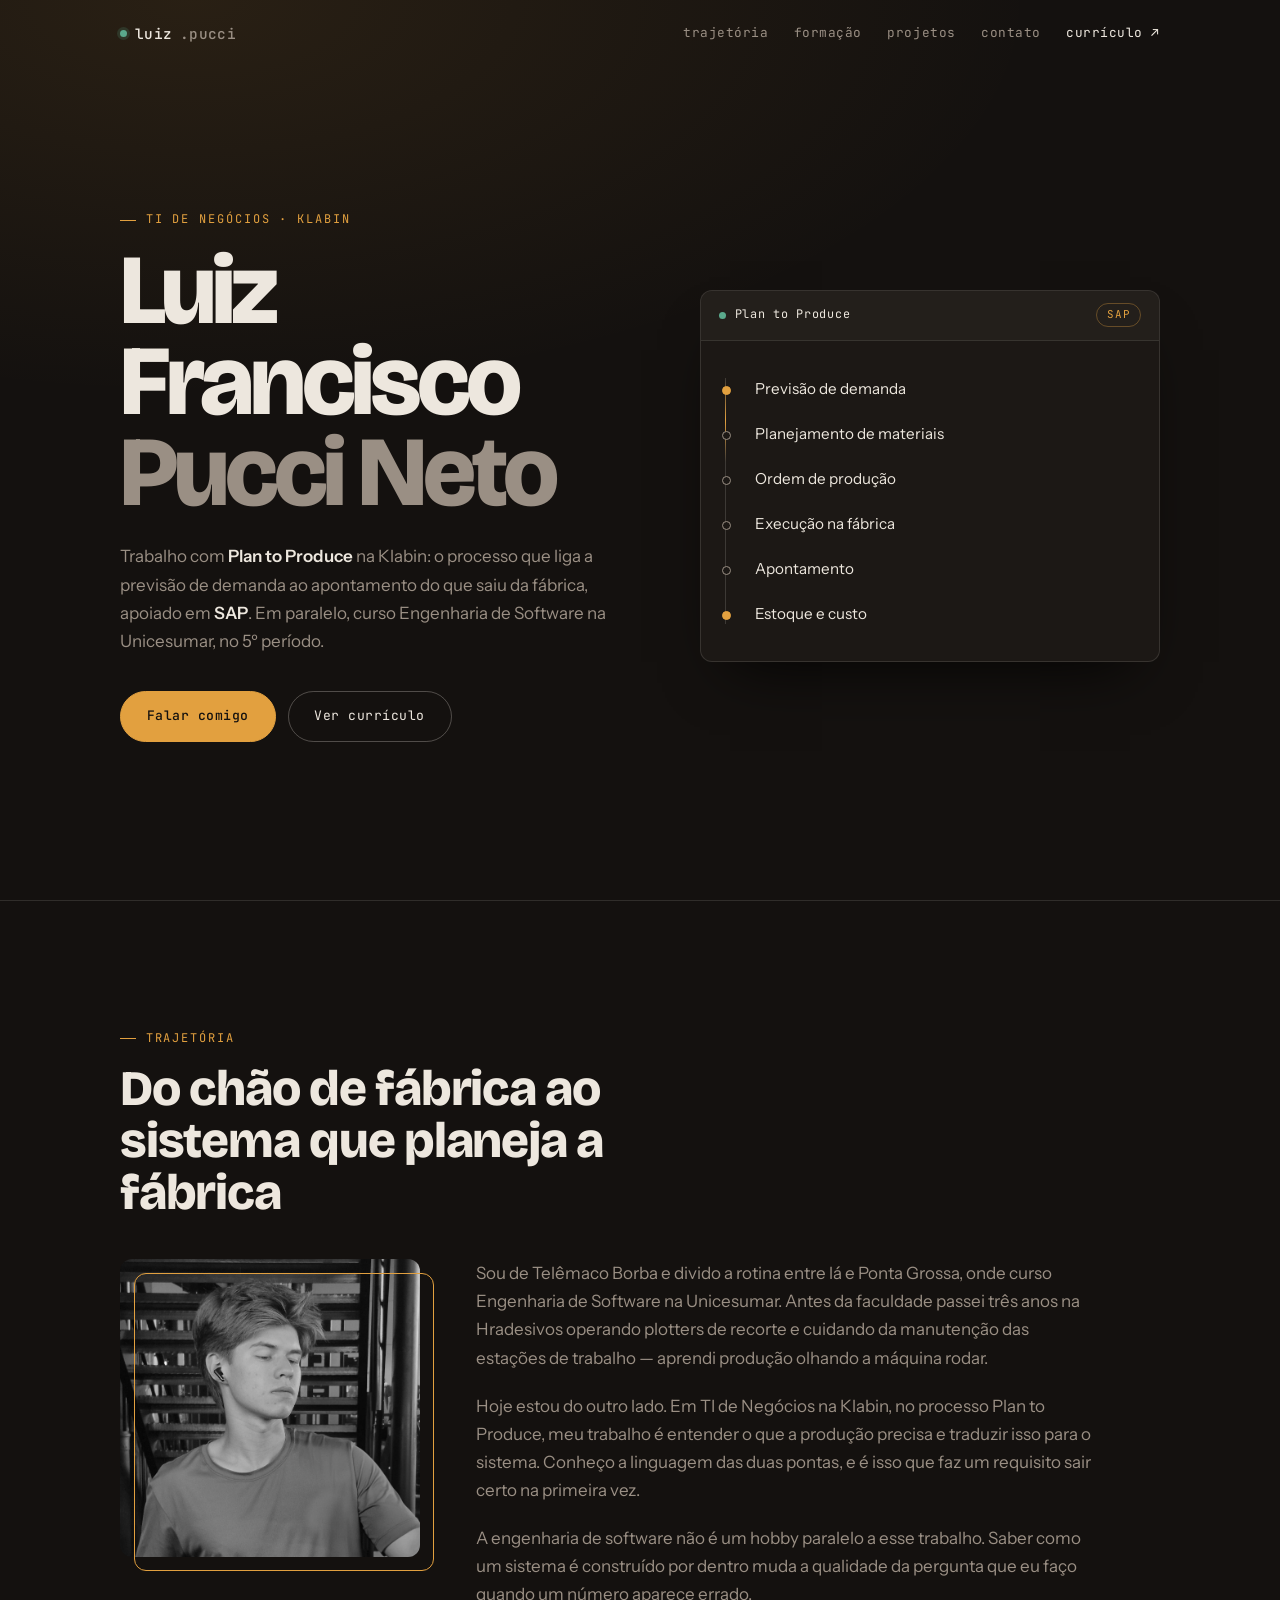
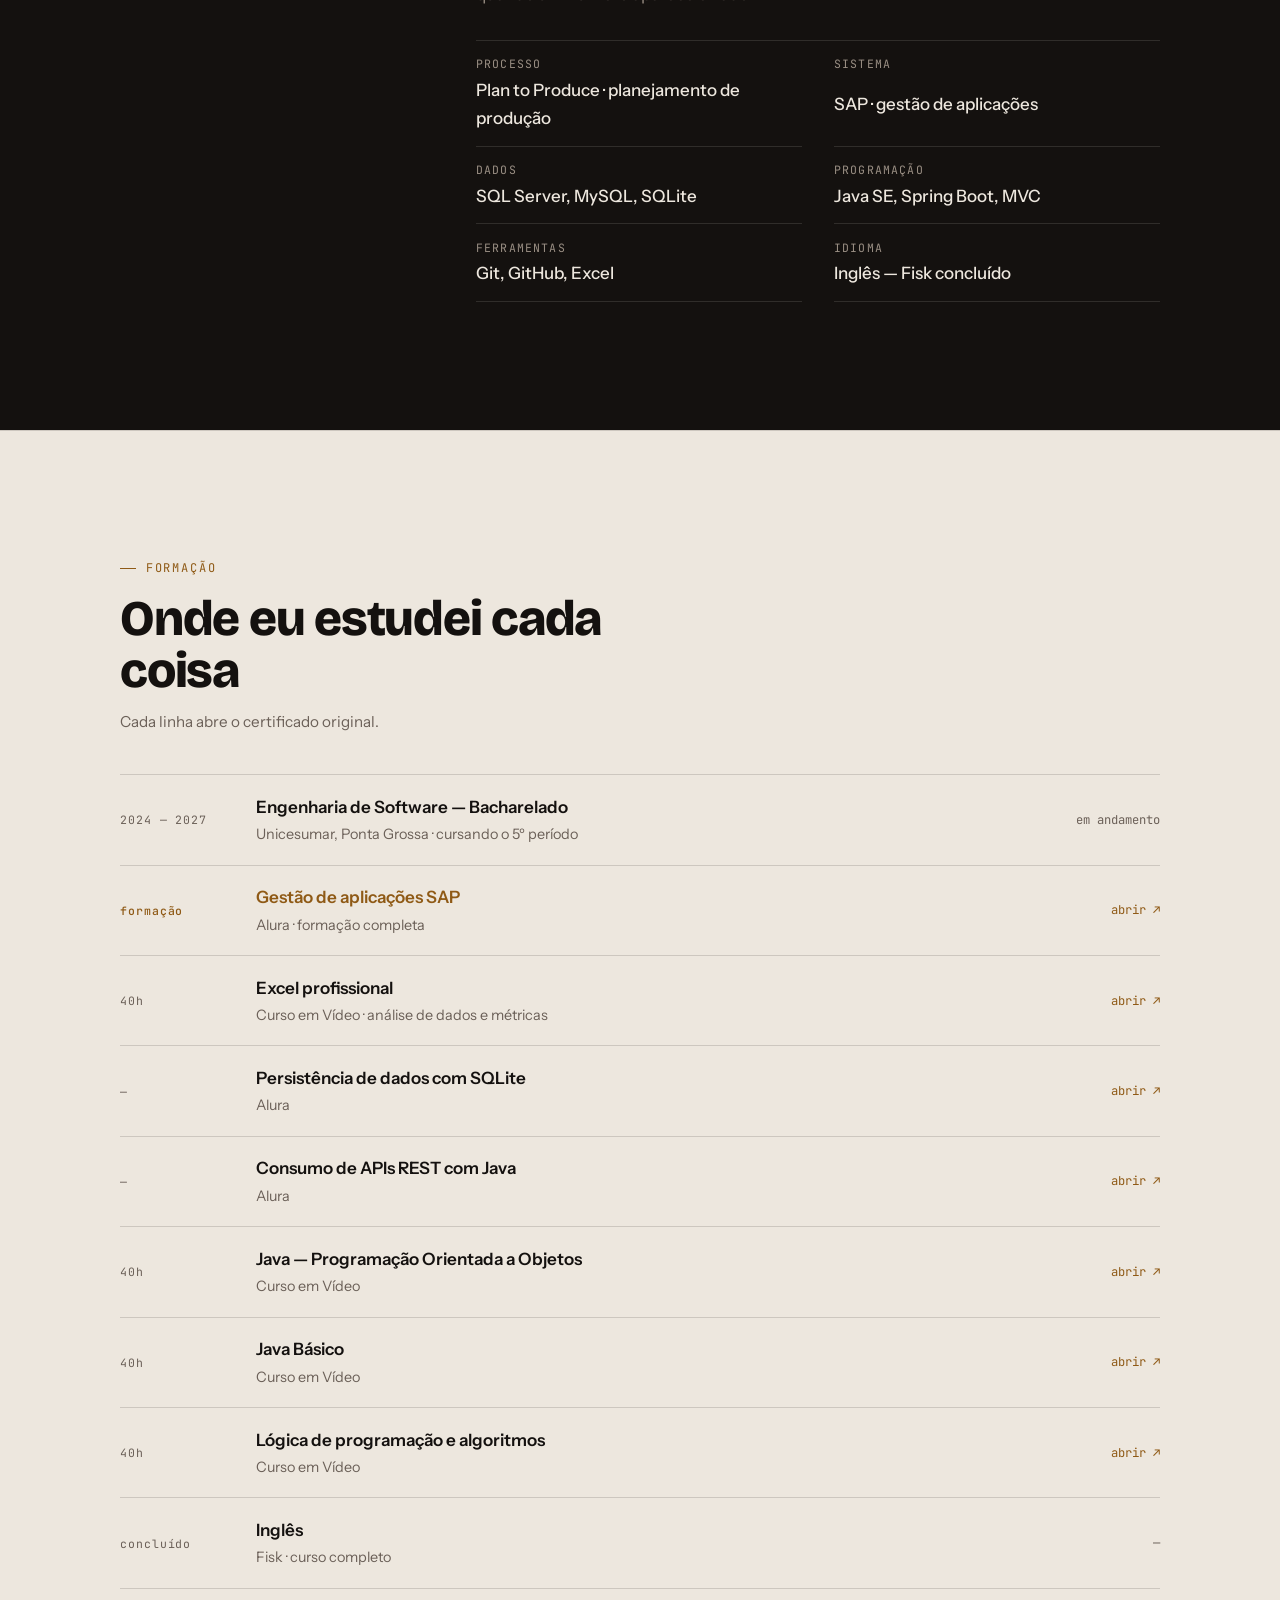
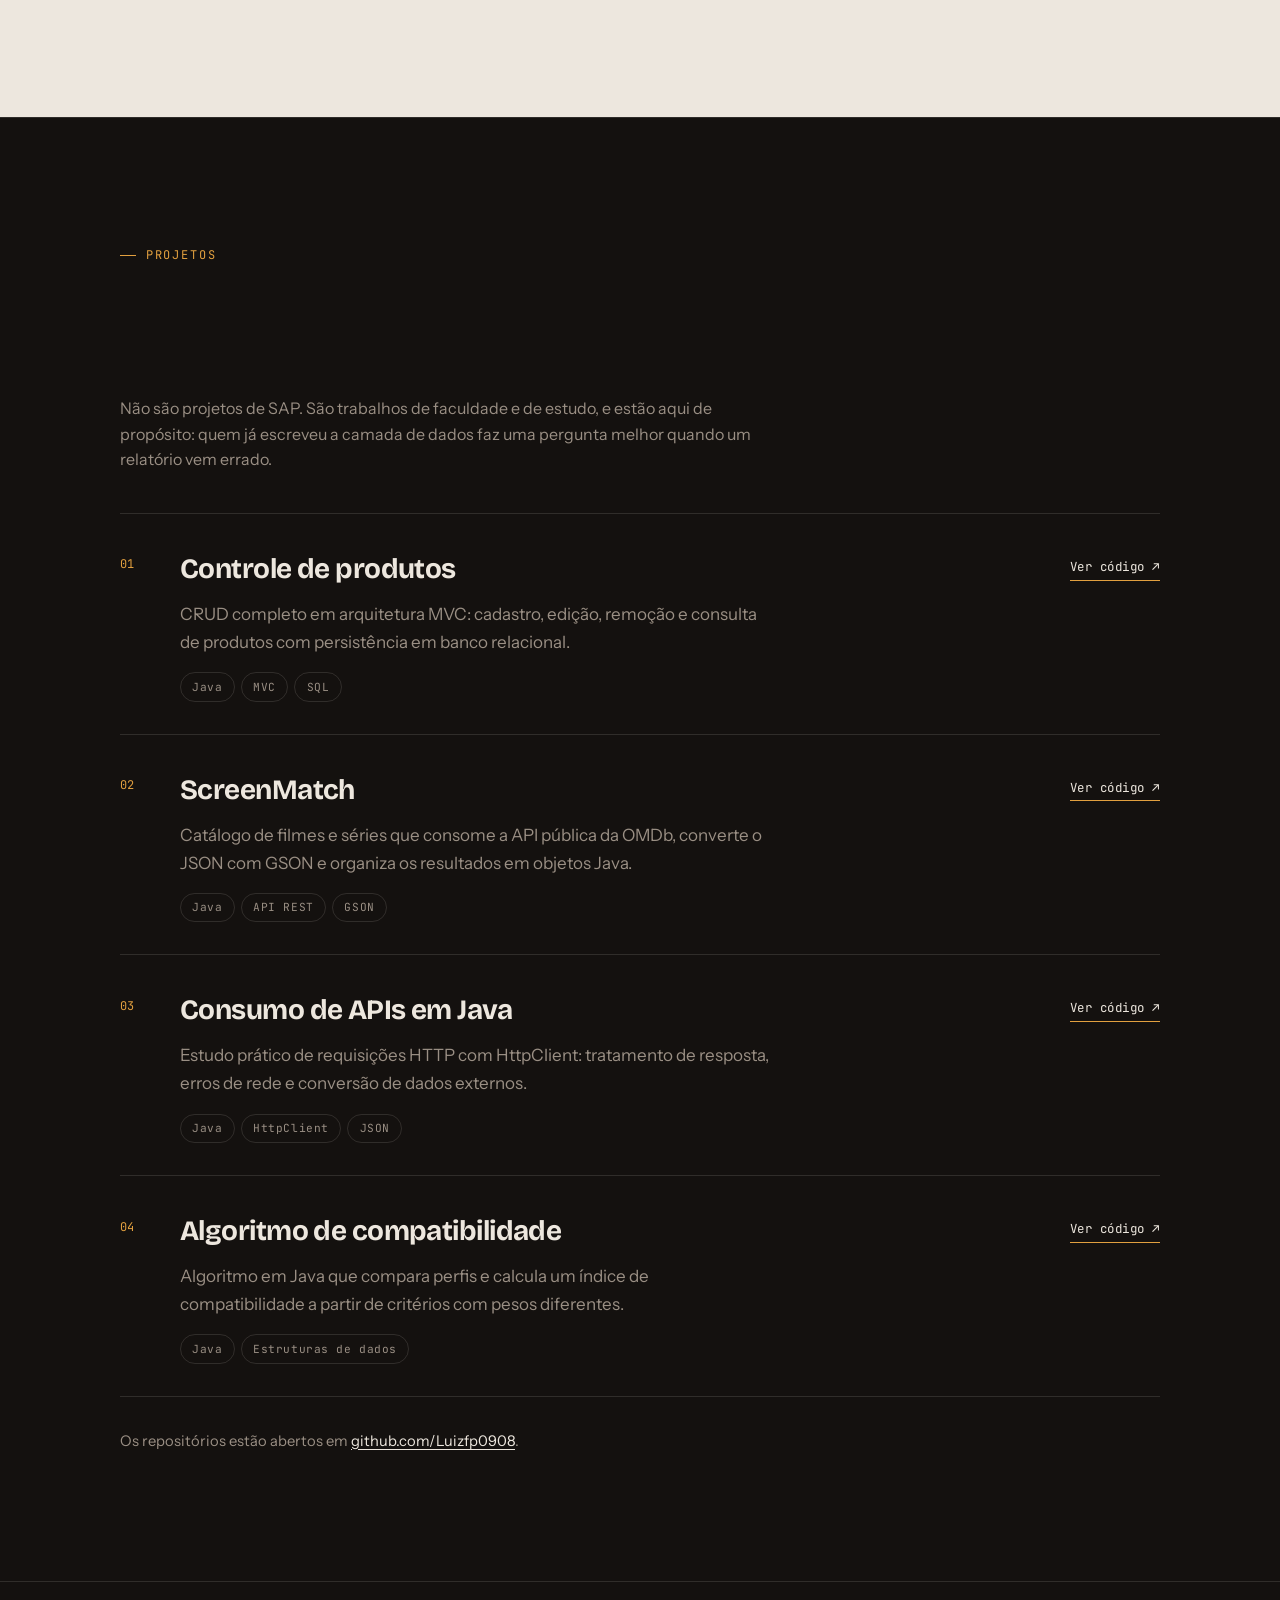
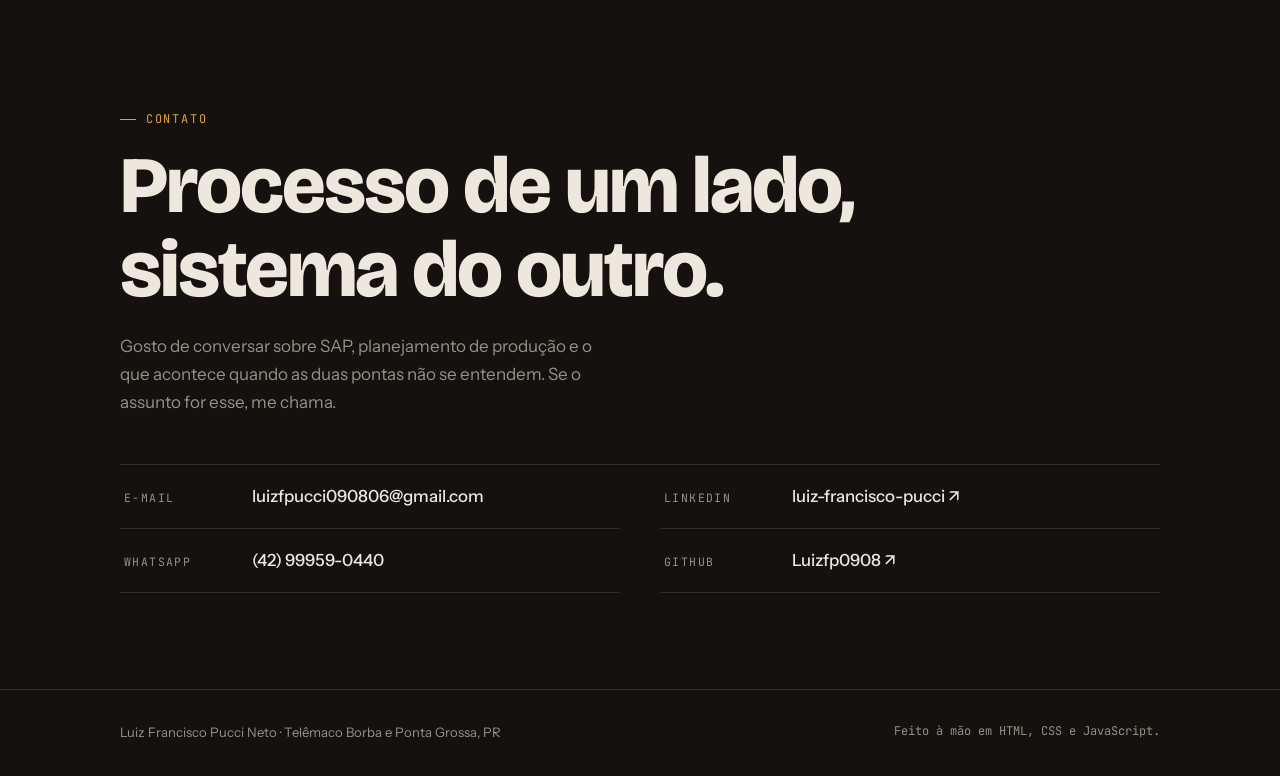
==== commit 40f10c63: "feat: atualização do site" ====
--- a/index.html
+++ b/index.html
@@ -1,209 +1,379 @@
 <!DOCTYPE html>
-<html lang="pt-br">
+<html lang="pt-BR" class="no-js">
 <head>
-    <meta charset="UTF-8">
-    <meta name="viewport" content="width=device-width, initial-scale=1.0">
-    <title>Luiz Francisco | Software Engineer</title>
-    <link href="https://cdn.jsdelivr.net/npm/bootstrap@5.3.3/dist/css/bootstrap.min.css" rel="stylesheet">
-    <link rel="stylesheet" href="https://cdn.jsdelivr.net/npm/bootstrap-icons@1.11.3/font/bootstrap-icons.min.css">
-    <link href="https://unpkg.com/aos@2.3.1/dist/aos.css" rel="stylesheet">
-    <link rel="stylesheet" href="Projeto_Luiz.css">
+<meta charset="UTF-8">
+<meta name="viewport" content="width=device-width, initial-scale=1">
+<title>Luiz Francisco Pucci Neto — TI de Negócios e SAP</title>
+
+<meta name="description" content="Estagiário de TI de Negócios na Klabin, no processo Plan to Produce (SAP). Estudante de Engenharia de Software na Unicesumar, 5º período.">
+<meta name="author" content="Luiz Francisco Pucci Neto">
+<meta name="theme-color" content="#14110F">
+
+<!-- Prévia ao compartilhar no LinkedIn/WhatsApp. Troque a URL se publicar em outro domínio. -->
+<meta property="og:type" content="profile">
+<meta property="og:locale" content="pt_BR">
+<meta property="og:title" content="Luiz Francisco Pucci Neto — TI de Negócios e SAP">
+<meta property="og:description" content="TI de Negócios na Klabin, processo Plan to Produce. Estudante de Engenharia de Software.">
+<meta property="og:url" content="https://luizfp0908.github.io/MeuCurriculo/">
+<meta property="og:image" content="https://luizfp0908.github.io/MeuCurriculo/img/LogoLuizBranco.png">
+<meta name="twitter:card" content="summary_large_image">
+<link rel="canonical" href="https://luizfp0908.github.io/MeuCurriculo/">
+
+<link rel="icon" href="img/LogoLuiz.ico.ico" sizes="any">
+<link rel="preconnect" href="https://fonts.googleapis.com">
+<link rel="preconnect" href="https://fonts.gstatic.com" crossorigin>
+<link href="https://fonts.googleapis.com/css2?family=Bricolage+Grotesque:wght@700;800&family=Instrument+Sans:wght@400;500;600&family=JetBrains+Mono:wght@400;500&display=swap" rel="stylesheet">
+<link rel="stylesheet" href="Projeto_Luiz.css">
+
+<script>document.documentElement.className = 'js';</script>
 </head>
-<body data-bs-theme="dark">
-
-    <header>
-        <nav id="navbar" class="navbar navbar-expand-lg fixed-top">
-            <div class="container">
-                <a class="navbar-brand fw-bold text-white" href="#">LUIZ<span class="text-primary">.DEV</span></a>
-                <button class="navbar-toggler border-0" type="button" data-bs-toggle="collapse" data-bs-target="#navbarNav">
-                    <span class="navbar-toggler-icon"></span>
-                </button>
-                <div class="collapse navbar-collapse" id="navbarNav">
-                    <ul class="navbar-nav ms-auto text-center">
-                        <li class="nav-item"><a class="nav-link px-3" href="#">Início</a></li>
-                        <li class="nav-item"><a class="nav-link px-3" href="#QuemSouEu">Sobre</a></li>
-                        <li class="nav-item"><a class="nav-link px-3" href="#Certificados">Certificados</a></li>
-                        <li class="nav-item"><a class="nav-link px-3" href="#Portfolio">Portfólio</a></li>
-                        <li class="nav-item"><a class="nav-link px-3" href="#Contato">Contato</a></li>
-                    </ul>
-                </div>
-            </div>
-        </nav>
-    </header>
-
-    <section class="hero-section d-flex align-items-center justify-content-center">
-        <div id="TextoHome" class="text-center" data-aos="zoom-in" data-aos-duration="1200">
-            <h1 class="display-1 fw-bold text-white mb-0">Luiz Francisco</h1>
-            <div class="tagline-container mt-2">
-                <span class="text-gradient fw-bold">Software Engineering Student</span>
-                <span class="mx-2 text-muted">|</span>
-                <span class="text-white fw-light">Backend Developer</span>
-            </div>
-            <div class="mt-5" data-aos="fade-up" data-aos-delay="400">
-                <a href="#Portfolio" class="btn btn-outline-light btn-lg rounded-pill px-4 me-3">Ver Projetos</a>
-                <a href="Projeto_LuizCurriculo.html" class="btn btn-primary btn-lg rounded-pill px-4 shadow-blue">Currículo PDF</a>
-            </div>
+
+<body>
+<a class="skip" href="#conteudo">Pular para o conteúdo</a>
+
+<header class="topo" id="topo">
+  <div class="wrap topo__inner">
+    <a class="marca" href="#topo">
+      <span class="marca__ponto" aria-hidden="true"></span>
+      luiz<span class="marca__fraco">.pucci</span>
+    </a>
+
+    <button class="menu-btn" type="button" aria-expanded="false" aria-controls="menu">
+      <span class="menu-btn__texto">menu</span>
+      <span class="menu-btn__barras" aria-hidden="true"><i></i><i></i></span>
+    </button>
+
+    <nav class="menu" id="menu" aria-label="Navegação principal">
+      <a href="#trajetoria">trajetória</a>
+      <a href="#formacao">formação</a>
+      <a href="#projetos">projetos</a>
+      <a href="#contato">contato</a>
+      <a class="menu__cv" href="Projeto_LuizCurriculo.html">currículo&nbsp;↗</a>
+    </nav>
+  </div>
+</header>
+
+<main id="conteudo">
+
+  <!-- ==================== HERO ==================== -->
+  <section class="hero">
+    <div class="wrap hero__grid">
+
+      <div class="hero__texto">
+        <p class="rotulo">TI de Negócios · Klabin</p>
+        <h1 class="hero__nome">Luiz<br>Francisco<br><span class="hero__sobrenome">Pucci Neto</span></h1>
+        <p class="hero__linha">
+          Trabalho com <strong>Plan to Produce</strong> na Klabin: o processo que liga a
+          previsão de demanda ao apontamento do que saiu da fábrica, apoiado em
+          <strong>SAP</strong>. Em paralelo, curso Engenharia de Software na Unicesumar,
+          no 5º período.
+        </p>
+        <div class="hero__acoes">
+          <a class="btn btn--forte" href="#contato">Falar comigo</a>
+          <a class="btn" href="Projeto_LuizCurriculo.html">Ver currículo</a>
         </div>
-    </section>
-
-    <section id="QuemSouEu" class="py-5 bg-black overflow-hidden">
-        <div class="container py-5">
-            <div class="row align-items-center">
-                <div class="col-lg-5 text-center mb-5 mb-lg-0" data-aos="fade-right">
-                    <div class="profile-frame">
-                        <img src="img/WhatsApp Image 2026-03-10 at 12.00.00.jpeg" alt="Luiz Francisco" class="img-fluid rounded-4 shadow-lg profile-img">
-                    </div>
-                </div>
-                <div class="col-lg-7 ps-lg-5" data-aos="fade-left">
-                    <h6 class="text-primary text-uppercase ls-5 mb-3">Apresentação</h6>
-                    <h2 class="display-5 fw-bold text-white mb-4">Desenvolvendo sistemas <span class="text-gradient">Backend</span></h2>
-                    <p class="lead text-secondary mb-4">
-                        Natural de Telêmaco Borba e atualmente cursando o 5º período na Unicesumar em Ponta Grossa. 
-                        Foco total no ecossistema <strong>Java</strong>, Spring Boot e persistência de dados.
-                    </p>
-                    <div class="d-flex flex-wrap gap-2 mb-4">
-                        <span class="skill-tag">Java SE</span>
-                        <span class="skill-tag">Spring Boot</span>
-                        <span class="skill-tag">SQL Server</span>
-                        <span class="skill-tag">MVC Architecture</span>
-                        <span class="skill-tag">Git & GitHub</span>
-                        <span class="skill-tag">Sap</span>
-
-                    </div>
-                </div>
-            </div>
+      </div>
+
+      <!-- Assinatura visual: a cadeia Plan to Produce, que é literalmente o
+           processo em que ele trabalha. O parágrafo acima já descreve o mesmo
+           conteúdo em texto corrido, por isso o bloco fica oculto para leitores de tela. -->
+      <div class="fluxo" aria-hidden="true">
+        <div class="fluxo__topo">
+          <span class="fluxo__nome"><i class="ponto"></i>Plan to Produce</span>
+          <span class="fluxo__tag">SAP</span>
         </div>
-    </section>
-
-    <section id="Certificados" class="py-5 bg-black border-top border-dark">
-        <div class="container">
-            <h3 class="fw-bold mb-5 text-center text-white" data-aos="fade-down">Certificações e Especializações</h3>
-            <div class="row row-cols-1 row-cols-md-2 row-cols-lg-4 g-4">
-                
-                <div class="col" data-aos="fade-up" data-aos-delay="100">
-                    <div class="card-modern h-100">
-                        <i class="bi bi-box-seam-fill display-5 text-warning"></i>
-                        <h6 class="mt-3 fw-bold">Java POO</h6>
-                        <p class="small text-muted">Curso em Vídeo - 40h. Base sólida em programação orientada a objetos.</p>
-                        <a href="https://github.com/Luizfp0908/Curso-em-video/blob/main/Certificado/Luiz-Francisco-Pucci-Java-POO-40-Horas-Certificado-Curso-em-Video.pdf" target="_blank" class="btn btn-sm btn-dark rounded-pill w-100 mt-2">Ver Certificado</a>
-                    </div>
-                </div>
-
-                <div class="col" data-aos="fade-up" data-aos-delay="200">
-                    <div class="card-modern h-100">
-                        <i class="bi bi-cpu display-5 text-secondary"></i>
-                        <h6 class="mt-3 fw-bold">Lógica de Algoritmos</h6>
-                        <p class="small text-muted">Curso em Vídeo - 40h. Fundamentos essenciais para engenharia.</p>
-                        <a href="img/Certificado/Luiz-Francisco-Pucci-Algoritmo-40-Horas-Certificado-Curso-em-Video.pdf" target="_blank" class="btn btn-sm btn-dark rounded-pill w-100 mt-2">Ver Certificado</a>
-                    </div>
-                </div>
-
-                <div class="col" data-aos="fade-up" data-aos-delay="300">
-                    <div class="card-modern h-100">
-                        <i class="bi bi-cloud-arrow-down-fill display-5 text-primary"></i>
-                        <h6 class="mt-3 fw-bold">Consumo de APIs</h6>
-                        <p class="small text-muted">Alura. Integração REST, GSON e tratamento de JSON.</p>
-                        <a href="https://cursos.alura.com.br/certificate/33af73c6-fe49-4dc7-8810-58a173e6bf47?lang=pt_BR" target="_blank" class="btn btn-sm btn-dark rounded-pill w-100 mt-2">Ver Certificado</a>
-                    </div>
-                </div>
-
-                <div class="col" data-aos="fade-up" data-aos-delay="400">
-                    <div class="card-modern h-100">
-                        <i class="bi bi-database-fill display-5 text-info"></i>
-                        <h6 class="mt-3 fw-bold">SQLite / SQL</h6>
-                        <p class="small text-muted">Alura. Persistência de dados e consultas otimizadas.</p>
-                        <a href="https://cursos.alura.com.br/certificate/e4a0bed9-31fc-4e47-9363-1f867cb46f9f?lang=pt_BR" target="_blank" class="btn btn-sm btn-dark rounded-pill w-100 mt-2">Ver Certificado</a>
-                    </div>
-                </div>
-
-                <div class="col" data-aos="fade-up" data-aos-delay="500">
-                    <div class="card-modern h-100">
-                        <i class="bi bi-file-earmark-excel-fill display-5 text-success"></i>
-                        <h6 class="mt-3 fw-bold">Excel Profissional</h6>
-                        <p class="small text-muted">Curso em Vídeo - 40h. Análise de dados e métricas.</p>
-                        <a href="https://www.cursoemvideo.com/certificates/certificado/?course_id=25933&cert-nonce=3b4bf992b5" target="_blank" class="btn btn-sm btn-dark rounded-pill w-100 mt-2">Ver Certificado</a>
-                    </div>
-                </div>
-
-                <div class="col" data-aos="fade-up" data-aos-delay="600">
-                    <div class="card-modern h-100 border-primary border">
-                        <i class="bi bi-translate display-5 text-info"></i>
-                        <h6 class="mt-3 fw-bold">Inglês Fisk</h6>
-                        <p class="small text-muted">Certificado de Proficiência. Inglês técnico para desenvolvedores.</p>
-                        <button class="btn btn-sm btn-primary rounded-pill w-100 mt-2">Fisk Concluído</button>
-                    </div>
-                </div>
-
-                <div class="col" data-aos="fade-up" data-aos-delay="700">
-                    <div class="card-modern h-100">
-                        <i class="bi bi-diagram-3-fill display-5 text-primary"></i>
-                        <h6 class="mt-3 fw-bold">SAP & Gestão</h6>
-                        <p class="small text-muted">Conhecimento em ERP e fluxos de processos empresariais.</p>
-                        <a href="https://cursos.alura.com.br/user/luizfpucci090806/degree-gestao-aplicacoes-sap-386995/certificate" target="_blank" class="btn btn-sm btn-dark rounded-pill w-100 mt-2">Ver Certificado</a>
-                    </div>
-                </div>
-            </div>
+        <div class="fluxo__lista">
+          <span class="fluxo__trilho"></span>
+          <ol class="fluxo__passos">
+            <li>Previsão de demanda</li>
+            <li>Planejamento de materiais</li>
+            <li>Ordem de produção</li>
+            <li>Execução na fábrica</li>
+            <li>Apontamento</li>
+            <li>Estoque e custo</li>
+          </ol>
         </div>
-    </section>
-
-    <section id="Portfolio" class="py-5 bg-black">
-        <div class="container py-5">
-            <h3 class="fw-bold mb-5 text-center text-white" data-aos="fade-down">Experiência Prática e Projetos</h3>
-            <div class="row g-4">
-                
-                <div class="col-md-6" data-aos="zoom-in" data-aos-delay="100">
-                    <div class="card-modern h-100">
-                        <i class="bi bi-database-fill-gear display-5 text-primary"></i>
-                        <h5 class="mt-3 fw-bold">ScreenMatch</h5>
-                        <p class="small text-muted">Java: Consumo de API OMDb com integração GSON para catálogo de filmes.</p>
-                        <a href="https://github.com/Luizfp0908/Alura/tree/main/ProjetosAlura/src/ScreenMatch" target="_blank" class="btn btn-dark w-100 rounded-pill mt-3">Ver Projeto no GitHub</a>
-                    </div>
-                </div>
-
-                <div class="col-md-6" data-aos="zoom-in" data-aos-delay="200">
-                    <div class="card-modern h-100">
-                        <i class="bi bi-layers-half display-5 text-secondary"></i>
-                        <h5 class="mt-3 fw-bold">Controle de Produtos (MVC)</h5>
-                        <p class="small text-muted">Sistema CRUD completo para adicionar, remover ou atualizar produtos no DB.</p>
-                        <a href="https://github.com/Luizfp0908/TrabalhoFaculdadePoo/tree/main/MVC" target="_blank" class="btn btn-dark w-100 rounded-pill mt-3">Ver Projeto no GitHub</a>
-                    </div>
-                </div>
-
-                <div class="col-md-6" data-aos="zoom-in" data-aos-delay="300">
-                    <div class="card-modern h-100">
-                        <i class="bi bi-cloud-check-fill display-5 text-success"></i>
-                        <h5 class="mt-3 fw-bold">Consumindo API Java</h5>
-                        <p class="small text-muted">Projeto técnico focado em requisições HTTP e tratamento de dados externos.</p>
-                        <a href="https://github.com/Luizfp0908/Alura/tree/main/ProjetosAlura/src/APIS" target="_blank" class="btn btn-dark w-100 rounded-pill mt-3">Ver Projeto no GitHub</a>
-                    </div>
-                </div>
-
-                <div class="col-md-6" data-aos="zoom-in" data-aos-delay="400">
-                    <div class="card-modern h-100">
-                        <i class="bi bi-cpu-fill display-5 text-danger"></i>
-                        <h5 class="mt-3 fw-bold">Matchmaking Algorithm</h5>
-                        <p class="small text-muted">Algoritmo em Java para análise de compatibilidade e lógica de dados.</p>
-                        <a href="https://github.com/Luizfp0908" target="_blank" class="btn btn-dark w-100 rounded-pill mt-3">Ver Projeto no GitHub</a>
-                    </div>
-                </div>
-
-            </div>
+      </div>
+
+    </div>
+  </section>
+
+  <!-- ==================== TRAJETÓRIA ==================== -->
+  <section class="secao" id="trajetoria">
+    <div class="wrap">
+      <p class="rotulo" data-reveal>Trajetória</p>
+      <h2 class="titulo" data-reveal>Do chão de fábrica ao sistema que planeja a fábrica</h2>
+
+      <div class="sobre__grid">
+        <figure class="retrato" data-reveal>
+          <img src="img/WhatsApp%20Image%202026-03-10%20at%2012.00.00.jpeg"
+               alt="Retrato de Luiz Francisco Pucci Neto"
+               width="1466" height="1452" loading="lazy" decoding="async">
+        </figure>
+
+        <div class="sobre__texto" data-reveal>
+          <p>
+            Sou de Telêmaco Borba e divido a rotina entre lá e Ponta Grossa, onde curso
+            Engenharia de Software na Unicesumar. Antes da faculdade passei três anos na
+            Hradesivos operando plotters de recorte e cuidando da manutenção das estações
+            de trabalho — aprendi produção olhando a máquina rodar.
+          </p>
+          <p>
+            Hoje estou do outro lado. Em TI de Negócios na Klabin, no processo Plan to
+            Produce, meu trabalho é entender o que a produção precisa e traduzir isso para
+            o sistema. Conheço a linguagem das duas pontas, e é isso que faz um requisito
+            sair certo na primeira vez.
+          </p>
+          <p>
+            A engenharia de software não é um hobby paralelo a esse trabalho. Saber como um
+            sistema é construído por dentro muda a qualidade da pergunta que eu faço quando
+            um número aparece errado.
+          </p>
+
+          <dl class="stack">
+            <div class="stack__item">
+              <dt>Processo</dt><dd>Plan to Produce · planejamento de produção</dd>
+            </div>
+            <div class="stack__item">
+              <dt>Sistema</dt><dd>SAP · gestão de aplicações</dd>
+            </div>
+            <div class="stack__item">
+              <dt>Dados</dt><dd>SQL Server, MySQL, SQLite</dd>
+            </div>
+            <div class="stack__item">
+              <dt>Programação</dt><dd>Java SE, Spring Boot, MVC</dd>
+            </div>
+            <div class="stack__item">
+              <dt>Ferramentas</dt><dd>Git, GitHub, Excel</dd>
+            </div>
+            <div class="stack__item">
+              <dt>Idioma</dt><dd>Inglês — Fisk concluído</dd>
+            </div>
+          </dl>
         </div>
-    </section>
-
-    <footer id="Contato" class="py-5 bg-black border-top border-dark">
-        <div class="container text-center" data-aos="fade-in">
-            <div class="footer-socials mb-4">
-                <a href="https://github.com/Luizfp0908" class="social-icon github mx-3"><i class="bi bi-github"></i></a>
-                <a href="https://www.linkedin.com/in/luiz-francisco-pucci-905b01300" class="social-icon linkedin mx-3"><i class="bi bi-linkedin"></i></a>
-                <a href="https://www.instagram.com/luizfp_0908/" class="social-icon instagram mx-3"><i class="bi bi-instagram"></i></a>
-            </div>
-            <p class="text-muted small ls-5">LUIZ FRANCISCO PUCCI • 2026</p>
-        </div>
-    </footer>
-
-    <script src="https://cdn.jsdelivr.net/npm/bootstrap@5.3.3/dist/js/bootstrap.bundle.min.js"></script>
-    <script src="https://unpkg.com/aos@2.3.1/dist/aos.js"></script>
-    <script src="Projeto_luiz.JS"></script>
+      </div>
+    </div>
+  </section>
+
+  <!-- ==================== FORMAÇÃO (seção clara) ==================== -->
+  <section class="secao papel" id="formacao">
+    <div class="wrap">
+      <p class="rotulo" data-reveal>Formação</p>
+      <h2 class="titulo" data-reveal>Onde eu estudei cada coisa</h2>
+      <p class="subtitulo" data-reveal>Cada linha abre o certificado original.</p>
+
+      <ul class="registro">
+
+        <li class="registro__linha" data-reveal>
+          <span class="registro__ano">2024 — 2027</span>
+          <span class="registro__nome">Engenharia de Software — Bacharelado</span>
+          <span class="registro__org">Unicesumar, Ponta Grossa · cursando o 5º período</span>
+          <span class="registro__acao"><em>em andamento</em></span>
+        </li>
+
+        <li class="registro__linha registro__linha--destaque" data-reveal>
+          <span class="registro__ano">formação</span>
+          <span class="registro__nome">Gestão de aplicações SAP</span>
+          <span class="registro__org">Alura · formação completa</span>
+          <a class="registro__acao" href="https://cursos.alura.com.br/user/luizfpucci090806/degree-gestao-aplicacoes-sap-386995/certificate" target="_blank" rel="noopener">abrir&nbsp;↗</a>
+        </li>
+
+        <li class="registro__linha" data-reveal>
+          <span class="registro__ano">40h</span>
+          <span class="registro__nome">Excel profissional</span>
+          <span class="registro__org">Curso em Vídeo · análise de dados e métricas</span>
+          <a class="registro__acao" href="https://www.cursoemvideo.com/certificates/certificado/?course_id=25933&amp;cert-nonce=3b4bf992b5" target="_blank" rel="noopener">abrir&nbsp;↗</a>
+        </li>
+
+        <li class="registro__linha" data-reveal>
+          <span class="registro__ano">—</span>
+          <span class="registro__nome">Persistência de dados com SQLite</span>
+          <span class="registro__org">Alura</span>
+          <a class="registro__acao" href="https://cursos.alura.com.br/certificate/e4a0bed9-31fc-4e47-9363-1f867cb46f9f?lang=pt_BR" target="_blank" rel="noopener">abrir&nbsp;↗</a>
+        </li>
+
+        <li class="registro__linha" data-reveal>
+          <span class="registro__ano">—</span>
+          <span class="registro__nome">Consumo de APIs REST com Java</span>
+          <span class="registro__org">Alura</span>
+          <a class="registro__acao" href="https://cursos.alura.com.br/certificate/33af73c6-fe49-4dc7-8810-58a173e6bf47?lang=pt_BR" target="_blank" rel="noopener">abrir&nbsp;↗</a>
+        </li>
+
+        <li class="registro__linha" data-reveal>
+          <span class="registro__ano">40h</span>
+          <span class="registro__nome">Java — Programação Orientada a Objetos</span>
+          <span class="registro__org">Curso em Vídeo</span>
+          <a class="registro__acao" href="img/Certificado/Luiz-Francisco-Pucci-Java-POO-40-Horas-Certificado-Curso-em-Video.pdf" target="_blank" rel="noopener">abrir&nbsp;↗</a>
+        </li>
+
+        <li class="registro__linha" data-reveal>
+          <span class="registro__ano">40h</span>
+          <span class="registro__nome">Java Básico</span>
+          <span class="registro__org">Curso em Vídeo</span>
+          <a class="registro__acao" href="img/Certificado/Luiz-Francisco-Pucci-Java-Basico-40-Horas-Certificado-Curso-em-Video.pdf" target="_blank" rel="noopener">abrir&nbsp;↗</a>
+        </li>
+
+        <li class="registro__linha" data-reveal>
+          <span class="registro__ano">40h</span>
+          <span class="registro__nome">Lógica de programação e algoritmos</span>
+          <span class="registro__org">Curso em Vídeo</span>
+          <a class="registro__acao" href="img/Certificado/Luiz-Francisco-Pucci-Algoritmo-40-Horas-Certificado-Curso-em-Video.pdf" target="_blank" rel="noopener">abrir&nbsp;↗</a>
+        </li>
+
+        <!-- TODO Luiz: suba o PDF do Fisk em img/Certificado/ e troque o "—" por um link. -->
+        <li class="registro__linha" data-reveal>
+          <span class="registro__ano">concluído</span>
+          <span class="registro__nome">Inglês</span>
+          <span class="registro__org">Fisk · curso completo</span>
+          <span class="registro__acao"><em>—</em></span>
+        </li>
+
+      </ul>
+    </div>
+  </section>
+
+  <!-- ==================== PROJETOS ==================== -->
+  <section class="secao" id="projetos">
+    <div class="wrap">
+      <p class="rotulo" data-reveal>Projetos</p>
+      <h2 class="titulo" data-reveal>O que eu construí com as próprias mãos</h2>
+      <p class="subtitulo subtitulo--largo" data-reveal>
+        Não são projetos de SAP. São trabalhos de faculdade e de estudo, e estão aqui de
+        propósito: quem já escreveu a camada de dados faz uma pergunta melhor quando um
+        relatório vem errado.
+      </p>
+
+      <ol class="projetos">
+
+        <li class="projeto" data-reveal>
+          <span class="projeto__num">01</span>
+          <div class="projeto__corpo">
+            <h3 class="projeto__nome">Controle de produtos</h3>
+            <p class="projeto__desc">
+              CRUD completo em arquitetura MVC: cadastro, edição, remoção e consulta de
+              produtos com persistência em banco relacional.
+            </p>
+            <ul class="chips">
+              <li>Java</li><li>MVC</li><li>SQL</li>
+            </ul>
+          </div>
+          <a class="projeto__link" href="https://github.com/Luizfp0908/TrabalhoFaculdadePoo/tree/main/MVC" target="_blank" rel="noopener">
+            Ver código<span aria-hidden="true"> ↗</span>
+          </a>
+        </li>
+
+        <li class="projeto" data-reveal>
+          <span class="projeto__num">02</span>
+          <div class="projeto__corpo">
+            <h3 class="projeto__nome">ScreenMatch</h3>
+            <p class="projeto__desc">
+              Catálogo de filmes e séries que consome a API pública da OMDb, converte o
+              JSON com GSON e organiza os resultados em objetos Java.
+            </p>
+            <ul class="chips">
+              <li>Java</li><li>API REST</li><li>GSON</li>
+            </ul>
+          </div>
+          <a class="projeto__link" href="https://github.com/Luizfp0908/Alura/tree/main/ProjetosAlura/src/ScreenMatch" target="_blank" rel="noopener">
+            Ver código<span aria-hidden="true"> ↗</span>
+          </a>
+        </li>
+
+        <li class="projeto" data-reveal>
+          <span class="projeto__num">03</span>
+          <div class="projeto__corpo">
+            <h3 class="projeto__nome">Consumo de APIs em Java</h3>
+            <p class="projeto__desc">
+              Estudo prático de requisições HTTP com HttpClient: tratamento de resposta,
+              erros de rede e conversão de dados externos.
+            </p>
+            <ul class="chips">
+              <li>Java</li><li>HttpClient</li><li>JSON</li>
+            </ul>
+          </div>
+          <a class="projeto__link" href="https://github.com/Luizfp0908/Alura/tree/main/ProjetosAlura/src/APIS" target="_blank" rel="noopener">
+            Ver código<span aria-hidden="true"> ↗</span>
+          </a>
+        </li>
+
+        <!-- TODO Luiz: troque o link abaixo pelo repositório específico deste projeto.
+             Hoje ele aponta para o seu perfil, o que deixa o visitante sem saída. -->
+        <li class="projeto" data-reveal>
+          <span class="projeto__num">04</span>
+          <div class="projeto__corpo">
+            <h3 class="projeto__nome">Algoritmo de compatibilidade</h3>
+            <p class="projeto__desc">
+              Algoritmo em Java que compara perfis e calcula um índice de compatibilidade
+              a partir de critérios com pesos diferentes.
+            </p>
+            <ul class="chips">
+              <li>Java</li><li>Estruturas de dados</li>
+            </ul>
+          </div>
+          <a class="projeto__link" href="https://github.com/Luizfp0908" target="_blank" rel="noopener">
+            Ver código<span aria-hidden="true"> ↗</span>
+          </a>
+        </li>
+
+      </ol>
+
+      <p class="projetos__rodape" data-reveal>
+        Os repositórios estão abertos em
+        <a href="https://github.com/Luizfp0908" target="_blank" rel="noopener">github.com/Luizfp0908</a>.
+      </p>
+    </div>
+  </section>
+
+  <!-- ==================== CONTATO ==================== -->
+  <section class="secao contato" id="contato">
+    <div class="wrap">
+      <p class="rotulo" data-reveal>Contato</p>
+      <h2 class="titulo titulo--grande" data-reveal>
+        Processo de um lado,<br>sistema do outro.
+      </h2>
+      <p class="contato__linha" data-reveal>
+        Gosto de conversar sobre SAP, planejamento de produção e o que acontece quando as
+        duas pontas não se entendem. Se o assunto for esse, me chama.
+      </p>
+
+      <ul class="canais" data-reveal>
+        <li>
+          <a href="mailto:luizfpucci090806@gmail.com">
+            <span class="canais__rot">e-mail</span>
+            <span class="canais__val">luizfpucci090806@gmail.com</span>
+          </a>
+        </li>
+        <li>
+          <a href="https://www.linkedin.com/in/luiz-francisco-pucci-905b01300" target="_blank" rel="noopener">
+            <span class="canais__rot">linkedin</span>
+            <span class="canais__val">luiz-francisco-pucci ↗</span>
+          </a>
+        </li>
+        <li>
+          <a href="https://wa.me/5542999590440?text=Oi%20Luiz%2C%20vi%20seu%20site" target="_blank" rel="noopener">
+            <span class="canais__rot">whatsapp</span>
+            <span class="canais__val">(42) 99959-0440</span>
+          </a>
+        </li>
+        <li>
+          <a href="https://github.com/Luizfp0908" target="_blank" rel="noopener">
+            <span class="canais__rot">github</span>
+            <span class="canais__val">Luizfp0908 ↗</span>
+          </a>
+        </li>
+      </ul>
+    </div>
+  </section>
+
+</main>
+
+<footer class="rodape">
+  <div class="wrap rodape__inner">
+    <p>Luiz Francisco Pucci Neto · Telêmaco Borba e Ponta Grossa, PR</p>
+    <p class="rodape__cred">Feito à mão em HTML, CSS e JavaScript.</p>
+  </div>
+</footer>
+
+<script src="Projeto_luiz.JS"></script>
 </body>
-</html>+</html>
--- a/Projeto_Luiz.css
+++ b/Projeto_Luiz.css
@@ -1,90 +1,553 @@
-@import url('https://fonts.googleapis.com/css2?family=Inter:wght@300;400;700;900&display=swap');
-
-body {
-    background-color: #050505;
-    color: #ffffff;
-    font-family: 'Inter', sans-serif;
-    scroll-behavior: smooth;
-    overflow-x: hidden;
-}
-
-
-.navbar { padding: 20px 0; transition: 0.4s; }
-.navbar.scrolled {
-    background: rgba(5, 5, 5, 0.9);
-    backdrop-filter: blur(10px);
-    padding: 10px 0;
-    border-bottom: 1px solid #1a1a1a;
-}
-
-
-.hero-section {
-    height: 100vh;
-    background: radial-gradient(circle at center, #111 0%, #050505 100%);
-}
-.text-gradient {
-    background: linear-gradient(90deg, #0d6efd, #0dcaf0);
-    -webkit-background-clip: text;
-    -webkit-text-fill-color: transparent;
-}
-
-
-.profile-frame { position: relative; display: inline-block; }
-.profile-frame::after {
-    content: ''; position: absolute; top: 15px; left: 15px; right: -15px; bottom: -15px;
-    border: 2px solid #0d6efd; border-radius: 1rem; z-index: -1;
-}
-.profile-img { animation: floating 5s ease-in-out infinite; }
-
-@keyframes floating {
-    0%, 100% { transform: translateY(0); }
-    50% { transform: translateY(-15px); }
-}
-
-
-.card-modern {
-    background: #ffffff !important;
-    border-radius: 20px;
-    padding: 30px;
-    text-align: center;
-    /* Aqui definimos a cor preta para o texto geral do card */
-    color: #000000 !important; 
-    transition: all 0.4s cubic-bezier(0.175, 0.885, 0.32, 1.275);
-    border: none;
-    box-shadow: 0 10px 30px rgba(0,0,0,0.5);
-}
-
-
-.card-modern h5, 
-.card-modern h6,
-.card-modern .card-title {
-    color: #000000 !important;
-    font-weight: 700;
-}
-
-
-.card-modern p, 
-.card-modern .card-text {
-    color: #212529 !important; 
-}
-
-
-.card-modern i {
-    margin-bottom: 15px;
-    display: inline-block;
-}
-
-
-.card-modern:hover {
-    transform: translateY(-12px) scale(1.03);
-    box-shadow: 0 20px 50px rgba(13, 110, 253, 0.3);
-}
-
-.skill-tag { background: #111; border: 1px solid #222; padding: 5px 15px; border-radius: 50px; font-size: 0.85rem; color: #0dcaf0; }
-
-
-.social-icon { font-size: 2.2rem; color: #444; transition: 0.3s; }
-.social-icon:hover { color: #0d6efd; transform: translateY(-5px); }
-
-.ls-5 { letter-spacing: 5px; }
-
+/* =============================================================
+   Luiz Francisco Pucci Neto — portfólio
+   Paleta: tinta quente + âmbar sódio + verdigris
+   ============================================================= */
+
+:root{
+  /* cores base */
+  --ink:        #14110F;
+  --ink-2:      #1C1815;
+  --ink-3:      #272220;
+  --bone:       #EDE7DE;
+  --bone-2:     #F6F2EC;
+  --cinza:      #9A8F84;
+  --ambar:      #E2A03F;
+  --ambar-esc:  #8F5A16;
+  --verdigris:  #5AA98C;
+
+  /* papéis semânticos — trocados dentro de .papel */
+  --fundo:      var(--ink);
+  --elevado:    var(--ink-2);
+  --texto:      var(--bone);
+  --texto-2:    var(--cinza);
+  --borda:      rgba(237,231,222,.13);
+  --destaque:   var(--ambar);
+
+  --f-display: 'Bricolage Grotesque', 'Arial Black', system-ui, sans-serif;
+  --f-corpo:   'Instrument Sans', system-ui, -apple-system, 'Segoe UI', sans-serif;
+  --f-mono:    'JetBrains Mono', ui-monospace, SFMono-Regular, Consolas, monospace;
+
+  --wrap: 1120px;
+  --gutter: clamp(1.25rem, 5vw, 2.5rem);
+  --r: 12px;
+  --topo-h: 68px;
+}
+
+*, *::before, *::after{ box-sizing:border-box; }
+
+html{
+  scroll-behavior:smooth;
+  scroll-padding-top:calc(var(--topo-h) + 16px);
+  -webkit-text-size-adjust:100%;
+}
+
+body{
+  margin:0;
+  background:var(--ink);
+  color:var(--bone);
+  font-family:var(--f-corpo);
+  font-size:1.0625rem;
+  line-height:1.65;
+  -webkit-font-smoothing:antialiased;
+  overflow-x:hidden;
+}
+
+img{ max-width:100%; height:auto; display:block; }
+a{ color:inherit; }
+
+::selection{ background:var(--ambar); color:var(--ink); }
+
+:focus-visible{
+  outline:2px solid var(--ambar);
+  outline-offset:3px;
+  border-radius:4px;
+}
+
+.skip{
+  position:absolute; left:-9999px; top:0; z-index:100;
+  background:var(--ambar); color:var(--ink);
+  padding:.75rem 1.25rem; font-weight:600; text-decoration:none;
+}
+.skip:focus{ left:0; }
+
+.wrap{
+  width:100%; max-width:var(--wrap);
+  margin-inline:auto;
+  padding-inline:var(--gutter);
+}
+
+/* ---------- tipografia compartilhada ---------- */
+
+.rotulo{
+  font-family:var(--f-mono);
+  font-size:.75rem;
+  letter-spacing:.16em;
+  text-transform:uppercase;
+  color:var(--destaque);
+  margin:0 0 .9rem;
+  display:flex; align-items:center; gap:.6rem;
+}
+
+.rotulo::before{
+  content:''; width:16px; height:1px; background:currentColor; flex:none;
+}
+
+.titulo{
+  font-family:var(--f-display);
+  font-weight:800;
+  font-size:clamp(1.9rem, 4.6vw, 3.1rem);
+  line-height:1.05;
+  letter-spacing:-.025em;
+  margin:0 0 2.5rem;
+  color:var(--texto);
+  max-width:16ch;
+}
+.titulo--grande{
+  font-size:clamp(2.4rem, 8vw, 5rem);
+  max-width:none;
+  margin-bottom:1.25rem;
+}
+
+.subtitulo{
+  margin:-1.75rem 0 2.5rem;
+  color:var(--texto-2);
+  font-size:.95rem;
+  max-width:60ch;
+}
+.subtitulo--largo{ font-size:1rem; line-height:1.6; }
+
+.secao{
+  background:var(--fundo);
+  color:var(--texto);
+  padding-block:clamp(4.5rem, 11vw, 8rem);
+  border-top:1px solid var(--borda);
+}
+
+/* seção clara: só troca os tokens, os componentes se adaptam sozinhos */
+.papel{
+  --fundo:   var(--bone);
+  --elevado: var(--bone-2);
+  --texto:   var(--ink);
+  --texto-2: #6B6058;
+  --borda:   rgba(20,17,15,.15);
+  --destaque:var(--ambar-esc);
+}
+
+/* ---------- topo ---------- */
+
+.topo{
+  position:fixed; inset:0 0 auto 0; z-index:50;
+  height:var(--topo-h);
+  display:flex; align-items:center;
+  transition:background .3s ease, border-color .3s ease;
+  border-bottom:1px solid transparent;
+}
+.topo.is-fixo{
+  background:rgba(20,17,15,.86);
+  backdrop-filter:blur(14px);
+  -webkit-backdrop-filter:blur(14px);
+  border-bottom-color:rgba(237,231,222,.13);
+}
+.topo__inner{
+  display:flex; align-items:center; justify-content:space-between; gap:1rem;
+}
+
+.marca{
+  font-family:var(--f-mono);
+  font-size:.9rem; font-weight:500;
+  letter-spacing:.02em;
+  text-decoration:none; color:var(--bone);
+  display:inline-flex; align-items:center; gap:.5rem;
+}
+.marca__fraco{ color:var(--cinza); }
+.marca__ponto{
+  width:7px; height:7px; border-radius:50%;
+  background:var(--verdigris);
+  box-shadow:0 0 0 3px rgba(90,169,140,.18);
+}
+
+.menu{ display:flex; align-items:center; gap:1.6rem; }
+.menu a{
+  font-family:var(--f-mono);
+  font-size:.8rem; letter-spacing:.04em;
+  text-decoration:none; color:var(--cinza);
+  padding-block:.35rem;
+  border-bottom:1px solid transparent;
+  transition:color .2s ease, border-color .2s ease;
+}
+.menu a:hover{ color:var(--bone); }
+.menu a.is-ativo{ color:var(--ambar); border-bottom-color:var(--ambar); }
+.menu__cv{ color:var(--bone) !important; }
+
+.menu-btn{
+  display:none;
+  align-items:center; gap:.55rem;
+  background:none; border:1px solid rgba(237,231,222,.22);
+  border-radius:99px; padding:.4rem .8rem;
+  color:var(--bone); cursor:pointer;
+  font-family:var(--f-mono); font-size:.75rem; letter-spacing:.08em;
+}
+.menu-btn__barras{ display:inline-flex; flex-direction:column; gap:4px; }
+.menu-btn__barras i{ width:15px; height:1.5px; background:currentColor; transition:transform .25s ease, opacity .25s ease; }
+.menu-btn[aria-expanded="true"] .menu-btn__barras i:first-child{ transform:translateY(2.75px) rotate(45deg); }
+.menu-btn[aria-expanded="true"] .menu-btn__barras i:last-child{ transform:translateY(-2.75px) rotate(-45deg); }
+
+/* ---------- hero ---------- */
+
+.hero{
+  min-height:100svh;
+  display:flex; align-items:center;
+  padding-block:calc(var(--topo-h) + 3rem) 4rem;
+  background:
+    radial-gradient(120% 80% at 15% 0%, rgba(226,160,63,.10) 0%, transparent 55%),
+    var(--ink);
+}
+.hero__grid{
+  display:grid; gap:clamp(2.5rem, 6vw, 4.5rem);
+  grid-template-columns:1fr;
+  align-items:center;
+}
+
+.hero__nome{
+  font-family:var(--f-display);
+  font-weight:800;
+  font-size:clamp(2.8rem, 11vw, 6.2rem);
+  line-height:.92;
+  letter-spacing:-.04em;
+  margin:0 0 1.5rem;
+}
+.hero__sobrenome{ color:var(--cinza); white-space:nowrap; }
+
+.hero__linha{
+  max-width:46ch;
+  color:var(--cinza);
+  margin:0 0 2.25rem;
+}
+.hero__linha strong{ color:var(--bone); font-weight:600; }
+
+.hero__acoes{ display:flex; flex-wrap:wrap; gap:.75rem; }
+
+.btn{
+  display:inline-block;
+  font-family:var(--f-mono); font-size:.82rem; letter-spacing:.04em;
+  text-decoration:none;
+  padding:.85rem 1.6rem;
+  border-radius:99px;
+  border:1px solid rgba(237,231,222,.28);
+  color:var(--bone);
+  transition:background .2s ease, color .2s ease, border-color .2s ease, transform .2s ease;
+}
+.btn:hover{ background:rgba(237,231,222,.08); transform:translateY(-2px); }
+.btn--forte{
+  background:var(--ambar); border-color:var(--ambar); color:var(--ink); font-weight:500;
+}
+.btn--forte:hover{ background:#EFB25C; border-color:#EFB25C; color:var(--ink); }
+
+/* assinatura: a cadeia Plan to Produce */
+.fluxo{
+  background:var(--ink-2);
+  border:1px solid rgba(237,231,222,.13);
+  border-radius:var(--r);
+  overflow:hidden;
+  box-shadow:0 30px 60px -30px rgba(0,0,0,.9);
+}
+.fluxo__topo{
+  display:flex; align-items:center; justify-content:space-between;
+  padding:.8rem 1.1rem;
+  border-bottom:1px solid rgba(237,231,222,.10);
+  background:rgba(237,231,222,.03);
+  font-family:var(--f-mono); font-size:.74rem; letter-spacing:.06em;
+}
+.fluxo__nome{ display:inline-flex; align-items:center; gap:.55rem; color:var(--bone); }
+.fluxo__tag{
+  color:var(--ambar);
+  border:1px solid rgba(226,160,63,.35);
+  border-radius:99px; padding:.12rem .6rem;
+  font-size:.68rem; letter-spacing:.1em;
+}
+.ponto{
+  width:7px; height:7px; border-radius:50%;
+  background:var(--verdigris);
+  animation:pulsa 2.4s ease-in-out infinite;
+}
+@keyframes pulsa{ 0%,100%{ opacity:1 } 50%{ opacity:.35 } }
+
+.fluxo__lista{ position:relative; padding:1.6rem 1.25rem; }
+
+/* trilho vertical que liga os passos, com um pulso descendo:
+   o processo existe porque algo corre por ele. */
+.fluxo__trilho{
+  position:absolute;
+  left:calc(1.25rem + 4px);
+  top:2.35rem; bottom:2.35rem;
+  width:1px; background:rgba(237,231,222,.16);
+  overflow:hidden;
+}
+.fluxo__trilho::after{
+  content:''; position:absolute; left:-1px;
+  width:3px; height:34%;
+  background:linear-gradient(to bottom, transparent, var(--ambar), transparent);
+  animation:fluir 5s cubic-bezier(.5,0,.5,1) infinite;
+}
+@keyframes fluir{
+  0%   { transform:translateY(-120%); opacity:0; }
+  12%  { opacity:1; }
+  88%  { opacity:1; }
+  100% { transform:translateY(340%); opacity:0; }
+}
+
+.fluxo__passos{
+  list-style:none; margin:0; padding:0; counter-reset:passo;
+  position:relative; z-index:1;
+}
+.fluxo__passos li{
+  position:relative;
+  padding:.62rem 0 .62rem 2.1rem;
+  font-size:.95rem;
+  color:var(--bone);
+}
+.fluxo__passos li::before{
+  content:'';
+  position:absolute; left:1px; top:1.24rem;
+  width:9px; height:9px; border-radius:50%;
+  background:var(--ink-2);
+  border:1.5px solid var(--cinza);
+}
+.fluxo__passos li:first-child::before,
+.fluxo__passos li:last-child::before{
+  border-color:var(--ambar);
+  background:var(--ambar);
+}
+
+/* ---------- sobre ---------- */
+
+.sobre__grid{
+  display:grid; gap:clamp(2rem, 5vw, 3.5rem);
+  grid-template-columns:1fr;
+}
+.retrato{
+  margin:0;
+  position:relative;
+  max-width:320px;
+}
+.retrato img{
+  border-radius:var(--r);
+  filter:grayscale(1) contrast(1.05);
+  transition:filter .5s ease;
+}
+.retrato:hover img{ filter:grayscale(0); }
+.retrato::after{
+  content:''; position:absolute;
+  inset:14px -14px -14px 14px;
+  border:1px solid var(--destaque);
+  border-radius:var(--r);
+  pointer-events:none;
+}
+
+.sobre__texto p{ margin:0 0 1.25rem; color:var(--texto-2); max-width:56ch; }
+
+.stack{ margin:2rem 0 0; border-top:1px solid var(--borda); }
+.stack__item{
+  display:grid; grid-template-columns:1fr; gap:.15rem;
+  padding:.85rem 0;
+  border-bottom:1px solid var(--borda);
+}
+.stack dt{
+  font-family:var(--f-mono); font-size:.72rem;
+  letter-spacing:.1em; text-transform:uppercase;
+  color:var(--texto-2);
+}
+.stack dd{ margin:0; color:var(--texto); font-weight:500; }
+
+/* ---------- projetos ---------- */
+
+.projetos{ list-style:none; margin:0; padding:0; border-top:1px solid var(--borda); }
+
+.projeto{
+  display:grid;
+  grid-template-columns:auto 1fr;
+  gap:.35rem 1.25rem;
+  padding:2rem 0;
+  border-bottom:1px solid var(--borda);
+  transition:background .3s ease;
+}
+.projeto:hover{ background:rgba(237,231,222,.025); }
+
+.projeto__num{
+  font-family:var(--f-mono); font-size:.75rem;
+  color:var(--destaque); padding-top:.45rem;
+}
+.projeto__nome{
+  font-family:var(--f-display); font-weight:700;
+  font-size:clamp(1.3rem, 3.4vw, 1.75rem);
+  letter-spacing:-.02em;
+  margin:0 0 .5rem; color:var(--texto);
+}
+.projeto__desc{ margin:0 0 1rem; color:var(--texto-2); max-width:54ch; }
+
+.chips{ list-style:none; display:flex; flex-wrap:wrap; gap:.4rem; margin:0; padding:0; }
+.chips li{
+  font-family:var(--f-mono); font-size:.7rem; letter-spacing:.05em;
+  padding:.28rem .7rem; border-radius:99px;
+  border:1px solid var(--borda); color:var(--texto-2);
+}
+
+.projeto__link{
+  grid-column:2;
+  justify-self:start;
+  margin-top:1rem;
+  font-family:var(--f-mono); font-size:.78rem; letter-spacing:.04em;
+  text-decoration:none; color:var(--texto);
+  border-bottom:1px solid var(--destaque);
+  padding-bottom:2px;
+  transition:color .2s ease;
+}
+.projeto__link:hover{ color:var(--destaque); }
+
+.projetos__rodape{ margin:2rem 0 0; color:var(--texto-2); font-size:.92rem; }
+.projetos__rodape a{ color:var(--texto); text-underline-offset:3px; }
+
+/* ---------- registro (certificados) ---------- */
+
+.registro{ list-style:none; margin:0; padding:0; border-top:1px solid var(--borda); }
+
+.registro__linha{
+  display:grid;
+  grid-template-columns:1fr auto;
+  grid-template-areas:
+    "nome acao"
+    "org  acao"
+    "ano  acao";
+  gap:.15rem 1rem;
+  align-items:start;
+  padding:1.1rem 0;
+  border-bottom:1px solid var(--borda);
+}
+.registro__ano{
+  grid-area:ano;
+  font-family:var(--f-mono); font-size:.72rem;
+  letter-spacing:.08em; color:var(--texto-2);
+}
+.registro__nome{
+  grid-area:nome;
+  font-weight:600; color:var(--texto);
+}
+.registro__org{ grid-area:org; font-size:.9rem; color:var(--texto-2); }
+.registro__acao{
+  grid-area:acao; align-self:center;
+  font-family:var(--f-mono); font-size:.76rem;
+  text-decoration:none; color:var(--destaque);
+  white-space:nowrap;
+}
+.registro__acao em{ font-style:normal; color:var(--texto-2); }
+.registro__linha--destaque .registro__nome{ color:var(--destaque); }
+.registro__linha--destaque .registro__ano{
+  color:var(--destaque); font-weight:500;
+}
+a.registro__acao:hover{ text-decoration:underline; text-underline-offset:3px; }
+
+/* ---------- contato ---------- */
+
+.contato{ padding-bottom:clamp(3.5rem, 8vw, 6rem); }
+.contato__linha{ color:var(--texto-2); max-width:44ch; margin:0 0 3rem; }
+
+.canais{
+  list-style:none; margin:0; padding:0;
+  display:grid; grid-template-columns:1fr; gap:0;
+  border-top:1px solid var(--borda);
+}
+.canais li{ border-bottom:1px solid var(--borda); }
+.canais a{
+  display:flex; flex-wrap:wrap; align-items:baseline; gap:.4rem 1.5rem;
+  padding:1.1rem .25rem;
+  text-decoration:none;
+  transition:padding-left .25s ease, color .25s ease;
+}
+.canais a:hover{ padding-left:1rem; color:var(--ambar); }
+.canais__rot{
+  font-family:var(--f-mono); font-size:.72rem;
+  letter-spacing:.12em; text-transform:uppercase;
+  color:var(--texto-2);
+  min-width:6.5rem;
+}
+.canais__val{ font-size:1.05rem; font-weight:500; }
+
+/* ---------- rodapé ---------- */
+
+.rodape{
+  border-top:1px solid rgba(237,231,222,.13);
+  padding-block:2rem;
+  font-size:.82rem; color:var(--cinza);
+}
+.rodape__inner{ display:flex; flex-wrap:wrap; gap:.5rem 2rem; justify-content:space-between; }
+.rodape p{ margin:0; }
+.rodape__cred{ font-family:var(--f-mono); font-size:.75rem; }
+
+/* ---------- revelação ao rolar ---------- */
+
+.js [data-reveal]{
+  opacity:0;
+  transform:translateY(18px);
+  transition:opacity .7s cubic-bezier(.2,.7,.3,1), transform .7s cubic-bezier(.2,.7,.3,1);
+}
+.js [data-reveal].is-visivel{ opacity:1; transform:none; }
+
+/* =============================================================
+   Telas maiores
+   ============================================================= */
+
+@media (min-width:720px){
+  .hero__grid{ grid-template-columns:1.05fr .95fr; }
+  .sobre__grid{ grid-template-columns:300px 1fr; align-items:start; }
+  .stack{ display:grid; grid-template-columns:repeat(2, 1fr); column-gap:2rem; }
+  .projeto{ grid-template-columns:2.5rem 1fr auto; align-items:start; }
+  .projeto__num{ padding-top:.6rem; }
+  .projeto__link{ grid-column:3; margin-top:.7rem; justify-self:end; }
+  .registro__linha{
+    grid-template-columns:7.5rem 1fr auto;
+    grid-template-areas:"ano nome acao" "ano org acao";
+    align-items:center;
+  }
+  .registro__ano{ align-self:center; }
+  .canais{ grid-template-columns:repeat(2, 1fr); column-gap:2.5rem; }
+}
+
+/* =============================================================
+   Telas pequenas
+   ============================================================= */
+
+@media (max-width:719px){
+  .menu-btn{ display:inline-flex; }
+  .menu{
+    position:absolute; inset:var(--topo-h) 0 auto 0;
+    flex-direction:column; align-items:stretch; gap:0;
+    background:rgba(20,17,15,.97);
+    backdrop-filter:blur(14px);
+    -webkit-backdrop-filter:blur(14px);
+    border-bottom:1px solid rgba(237,231,222,.13);
+    padding:.5rem var(--gutter) 1.25rem;
+    display:none;
+  }
+  .menu.is-aberto{ display:flex; }
+  .menu a{
+    padding:.85rem 0; font-size:.95rem;
+    border-bottom:1px solid rgba(237,231,222,.08);
+  }
+  .menu a.is-ativo{ border-bottom-color:rgba(237,231,222,.08); }
+  .hero{ min-height:auto; padding-block:calc(var(--topo-h) + 3.5rem) 4rem; }
+  .titulo{ max-width:none; }
+}
+
+/* =============================================================
+   Acessibilidade: menos movimento
+   ============================================================= */
+
+@media (prefers-reduced-motion:reduce){
+  html{ scroll-behavior:auto; }
+  *, *::before, *::after{
+    animation-duration:.01ms !important;
+    animation-iteration-count:1 !important;
+    transition-duration:.01ms !important;
+  }
+  .js [data-reveal]{ opacity:1 !important; transform:none !important; }
+}
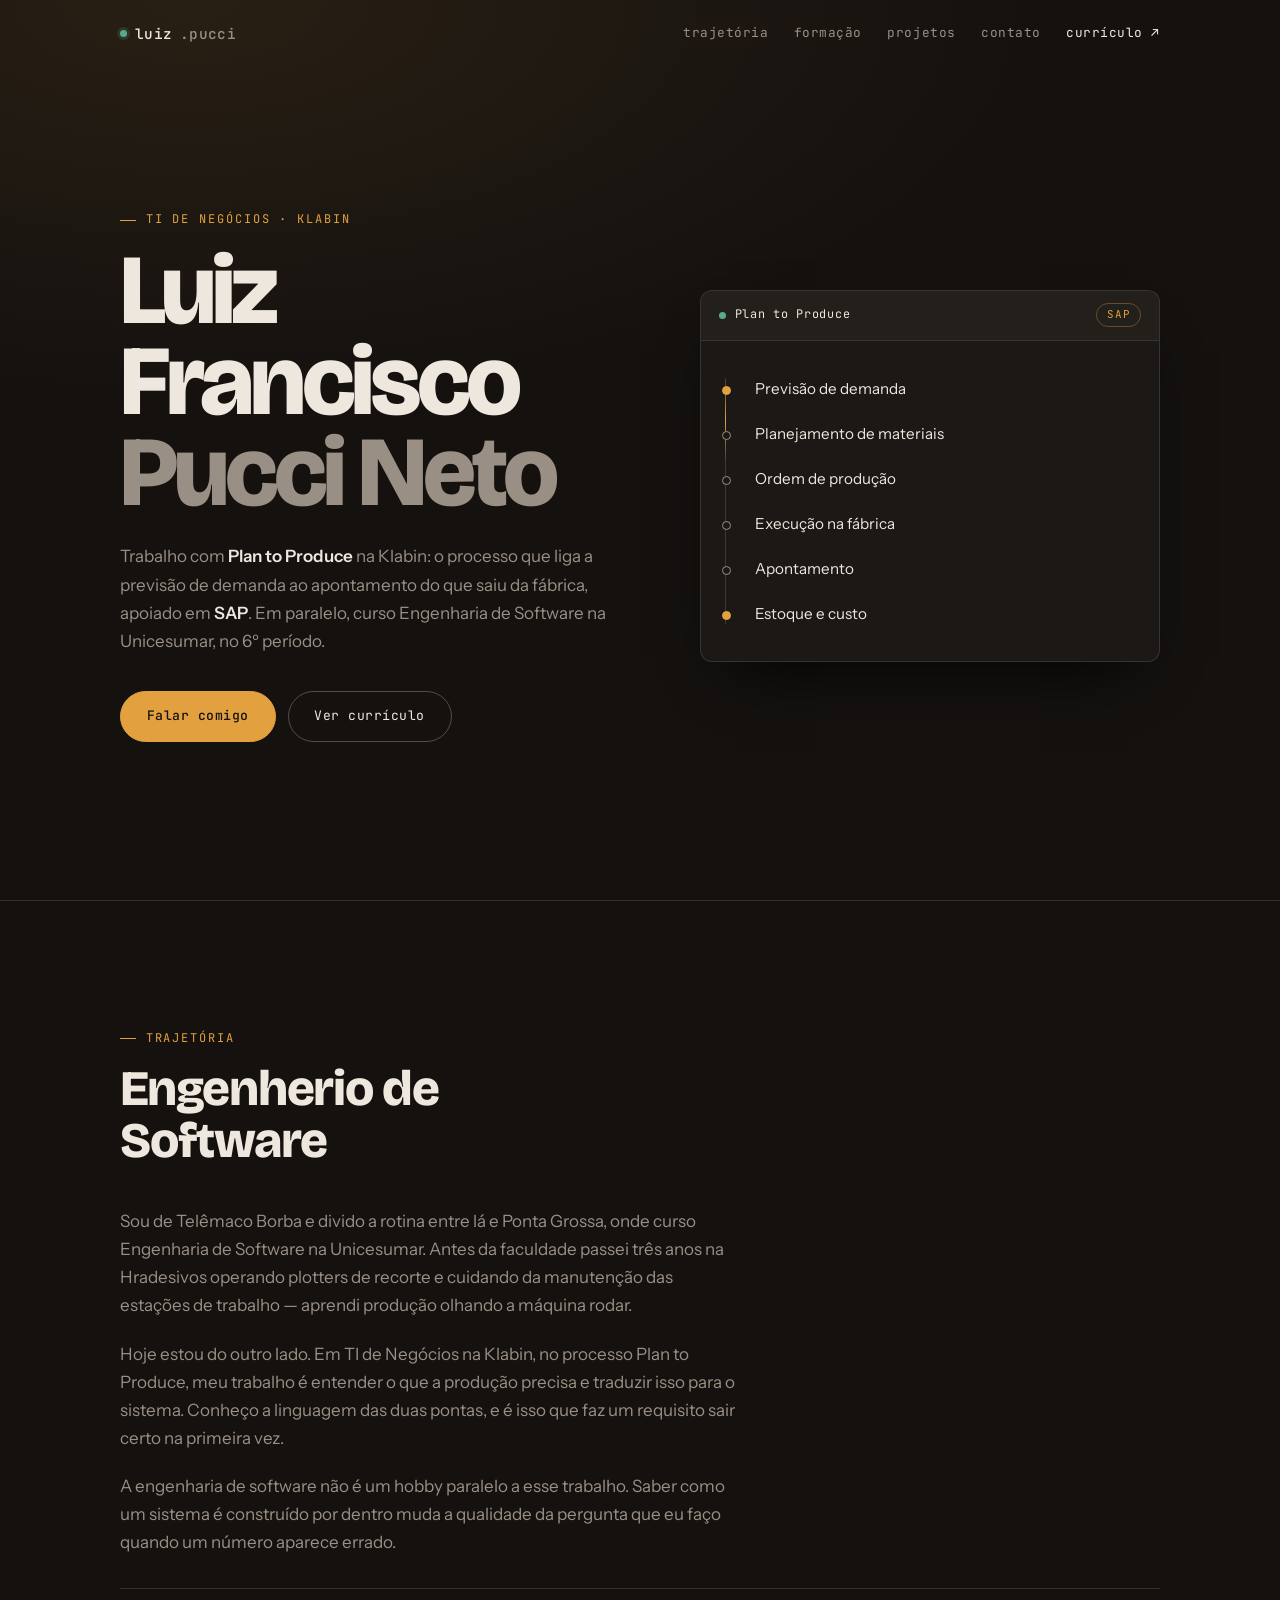
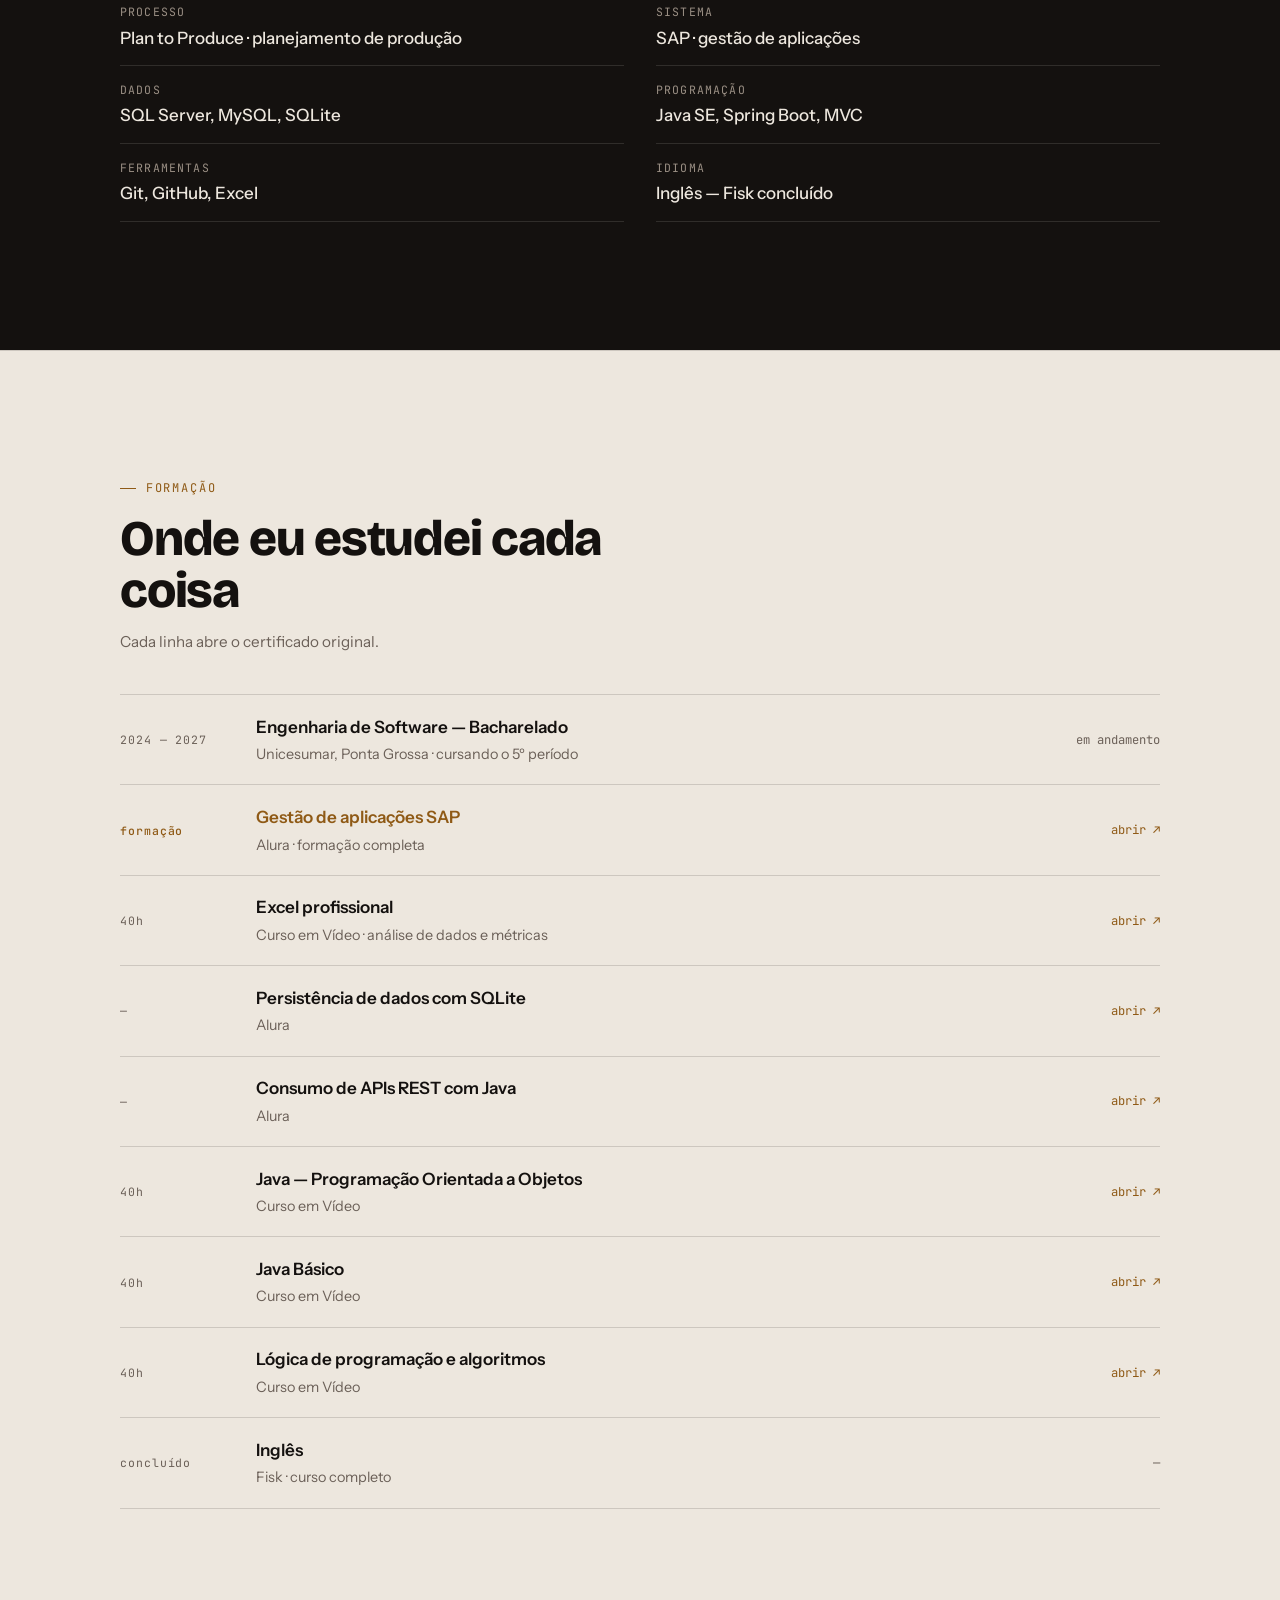
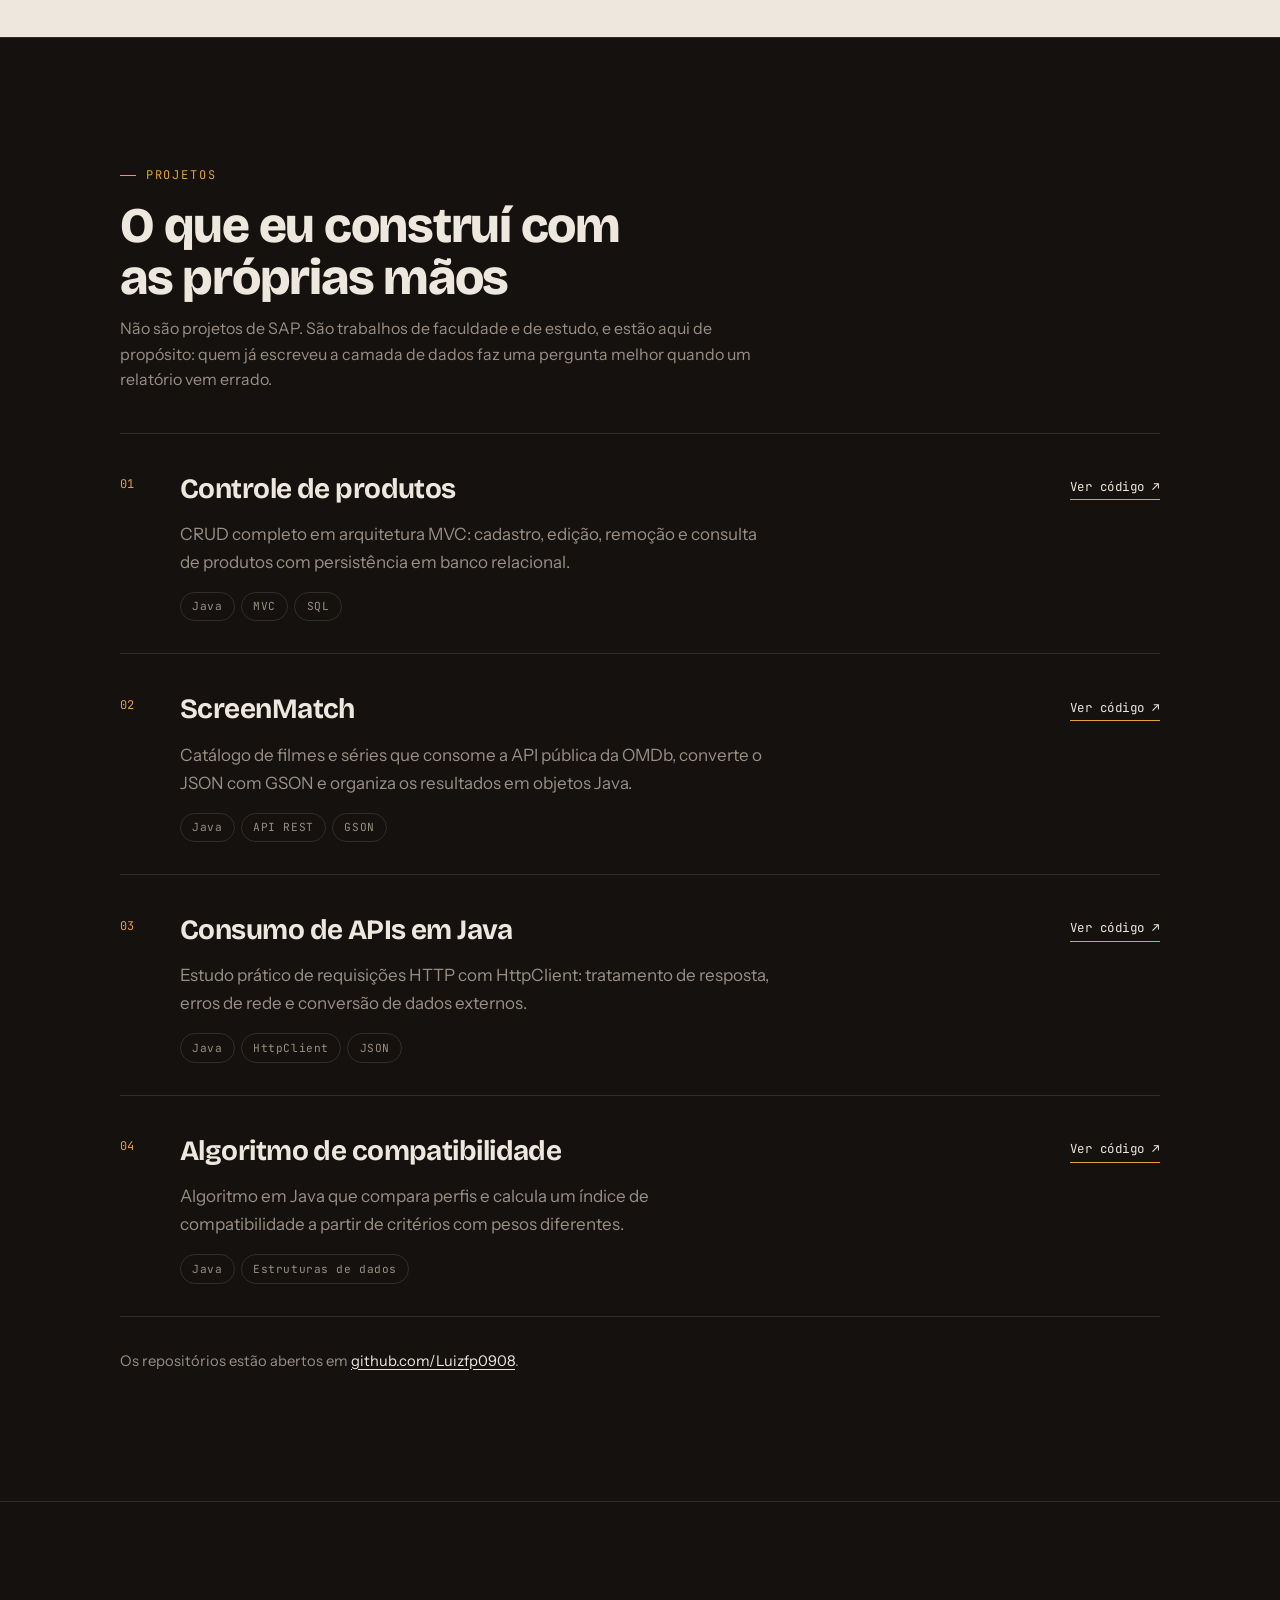
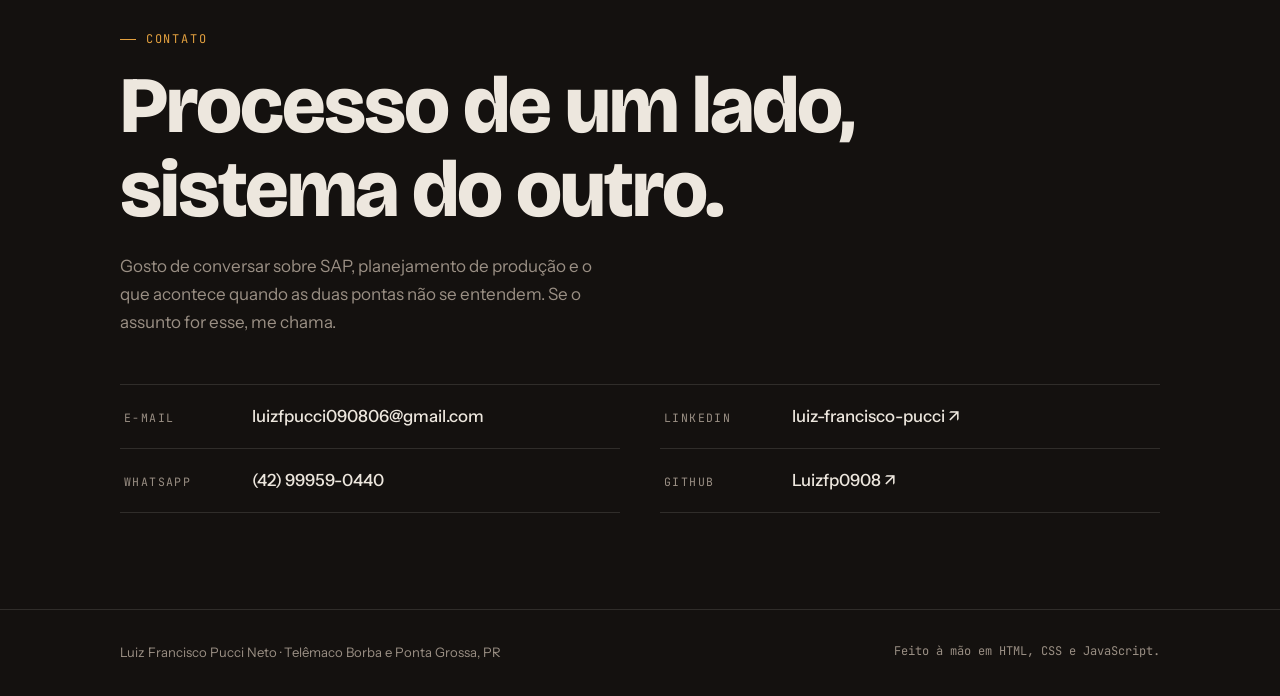
==== commit 918e62d4: "Update index.html" ====
--- a/index.html
+++ b/index.html
@@ -66,7 +66,7 @@
           Trabalho com <strong>Plan to Produce</strong> na Klabin: o processo que liga a
           previsão de demanda ao apontamento do que saiu da fábrica, apoiado em
           <strong>SAP</strong>. Em paralelo, curso Engenharia de Software na Unicesumar,
-          no 5º período.
+          no 6º período.
         </p>
         <div class="hero__acoes">
           <a class="btn btn--forte" href="#contato">Falar comigo</a>
@@ -102,14 +102,8 @@
   <section class="secao" id="trajetoria">
     <div class="wrap">
       <p class="rotulo" data-reveal>Trajetória</p>
-      <h2 class="titulo" data-reveal>Do chão de fábrica ao sistema que planeja a fábrica</h2>
-
-      <div class="sobre__grid">
-        <figure class="retrato" data-reveal>
-          <img src="img/WhatsApp%20Image%202026-03-10%20at%2012.00.00.jpeg"
-               alt="Retrato de Luiz Francisco Pucci Neto"
-               width="1466" height="1452" loading="lazy" decoding="async">
-        </figure>
+      <h2 class="titulo" data-reveal>Engenherio de Software</h2>
+
 
         <div class="sobre__texto" data-reveal>
           <p>
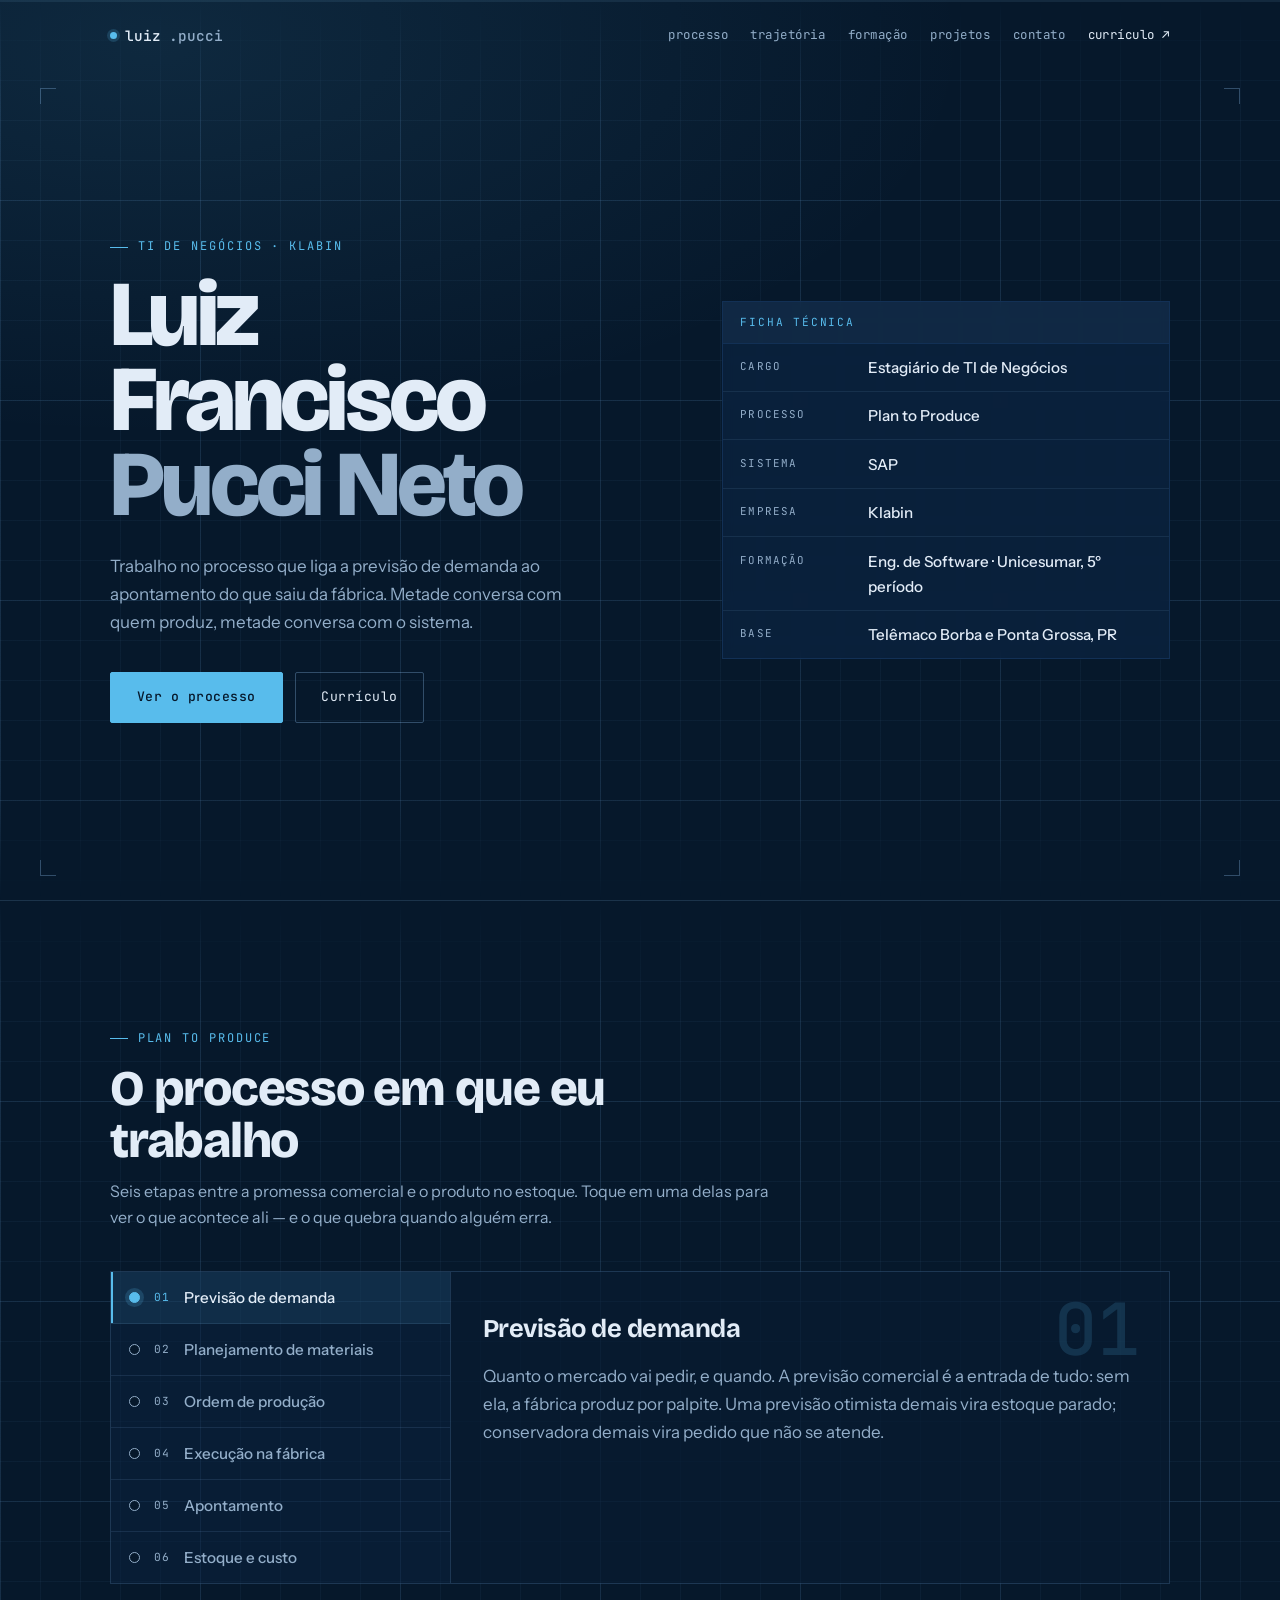
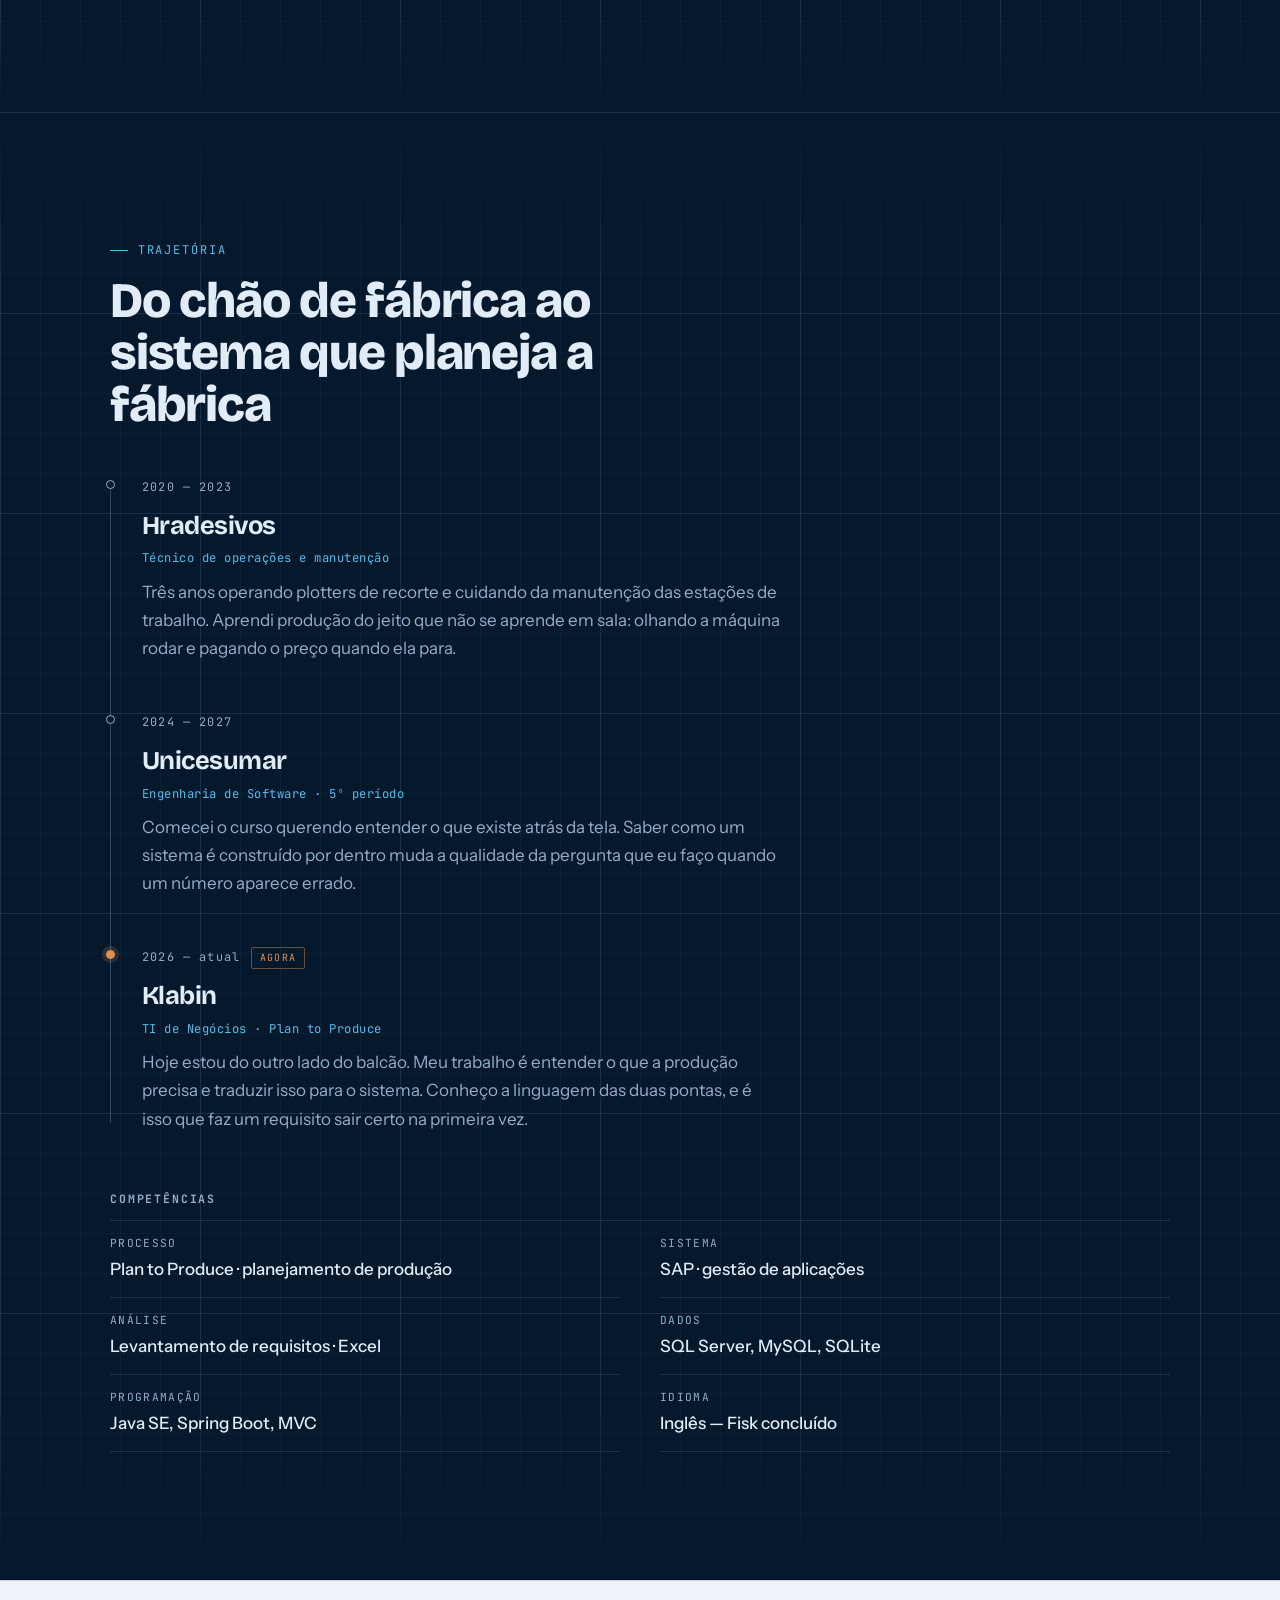
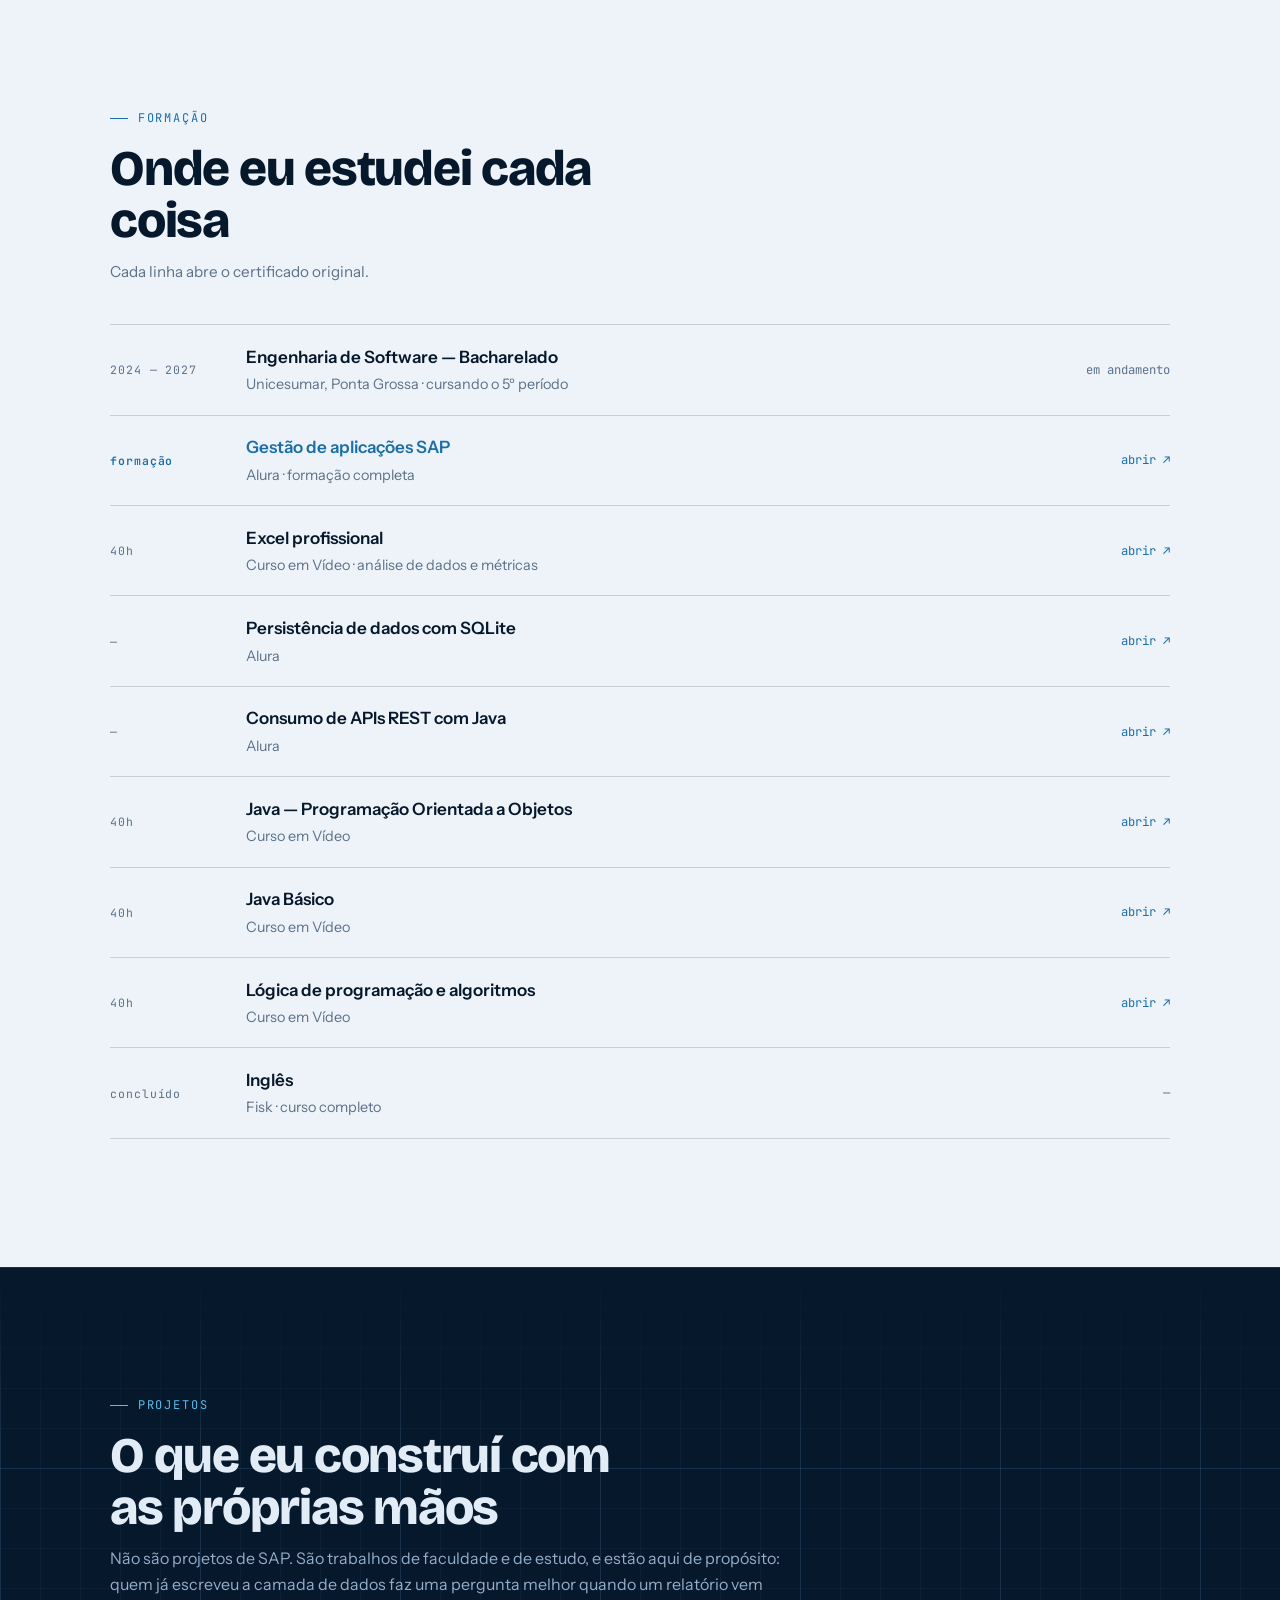
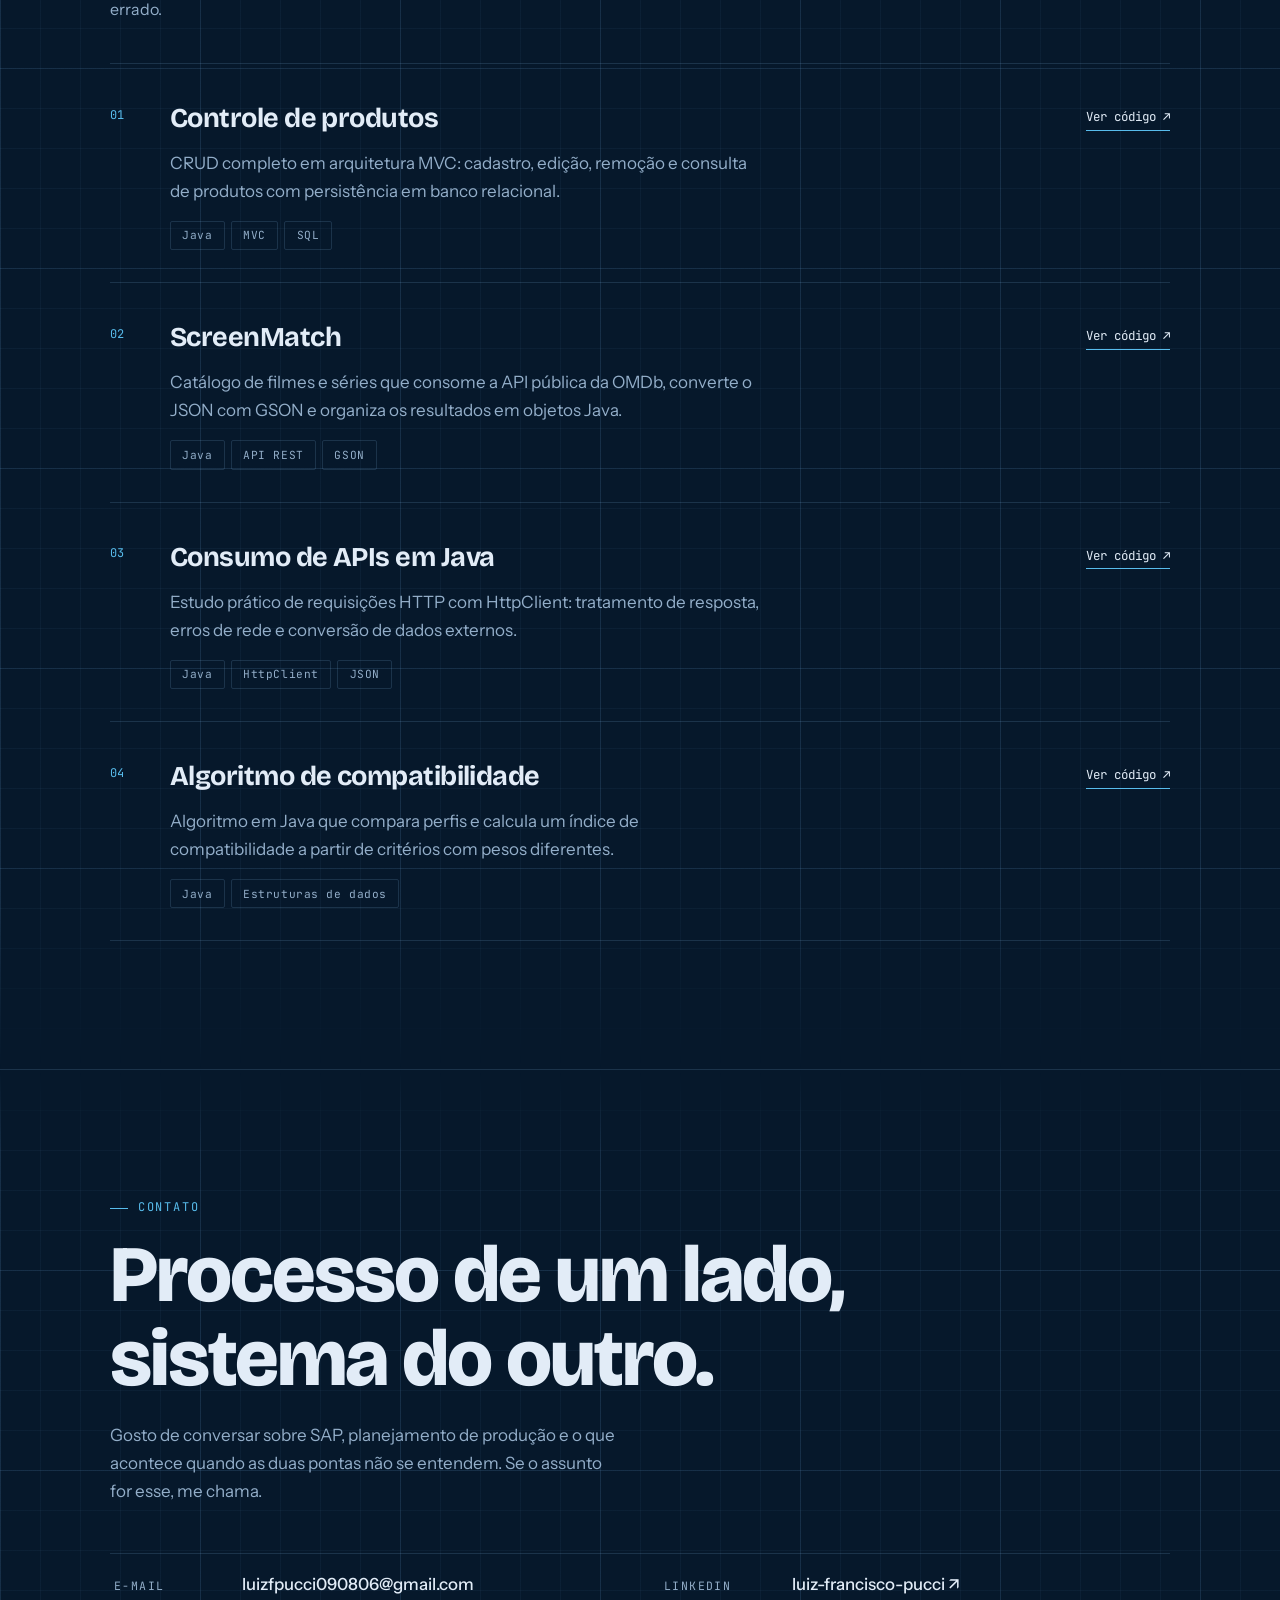
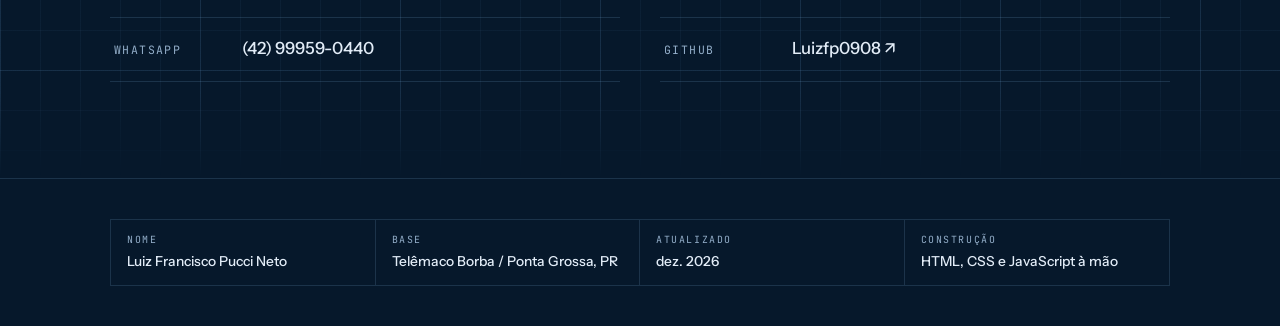
==== commit dd46846b: "Feat : atualizando o site" ====
--- a/index.html
+++ b/index.html
@@ -5,11 +5,10 @@
 <meta name="viewport" content="width=device-width, initial-scale=1">
 <title>Luiz Francisco Pucci Neto — TI de Negócios e SAP</title>
 
-<meta name="description" content="Estagiário de TI de Negócios na Klabin, no processo Plan to Produce (SAP). Estudante de Engenharia de Software na Unicesumar, 5º período.">
+<meta name="description" content="TI de Negócios na Klabin, no processo Plan to Produce (SAP). Estudante de Engenharia de Software na Unicesumar, 5º período.">
 <meta name="author" content="Luiz Francisco Pucci Neto">
-<meta name="theme-color" content="#14110F">
-
-<!-- Prévia ao compartilhar no LinkedIn/WhatsApp. Troque a URL se publicar em outro domínio. -->
+<meta name="theme-color" content="#06182B">
+
 <meta property="og:type" content="profile">
 <meta property="og:locale" content="pt_BR">
 <meta property="og:title" content="Luiz Francisco Pucci Neto — TI de Negócios e SAP">
@@ -30,6 +29,7 @@
 
 <body>
 <a class="skip" href="#conteudo">Pular para o conteúdo</a>
+<div class="progresso" aria-hidden="true"><span></span></div>
 
 <header class="topo" id="topo">
   <div class="wrap topo__inner">
@@ -44,6 +44,7 @@
     </button>
 
     <nav class="menu" id="menu" aria-label="Navegação principal">
+      <a href="#processo">processo</a>
       <a href="#trajetoria">trajetória</a>
       <a href="#formacao">formação</a>
       <a href="#projetos">projetos</a>
@@ -57,44 +58,86 @@
 
   <!-- ==================== HERO ==================== -->
   <section class="hero">
+    <span class="cantos" aria-hidden="true"><i></i><i></i><i></i><i></i></span>
+
     <div class="wrap hero__grid">
-
       <div class="hero__texto">
         <p class="rotulo">TI de Negócios · Klabin</p>
-        <h1 class="hero__nome">Luiz<br>Francisco<br><span class="hero__sobrenome">Pucci Neto</span></h1>
+        <h1 class="hero__nome">Luiz<br>Francisco<br><span class="hero__sobrenome">Pucci&nbsp;Neto</span></h1>
         <p class="hero__linha">
-          Trabalho com <strong>Plan to Produce</strong> na Klabin: o processo que liga a
-          previsão de demanda ao apontamento do que saiu da fábrica, apoiado em
-          <strong>SAP</strong>. Em paralelo, curso Engenharia de Software na Unicesumar,
-          no 6º período.
+          Trabalho no processo que liga a previsão de demanda ao apontamento do que saiu
+          da fábrica. Metade conversa com quem produz, metade conversa com o sistema.
         </p>
         <div class="hero__acoes">
-          <a class="btn btn--forte" href="#contato">Falar comigo</a>
-          <a class="btn" href="Projeto_LuizCurriculo.html">Ver currículo</a>
+          <a class="btn btn--forte" href="#processo">Ver o processo</a>
+          <a class="btn" href="Projeto_LuizCurriculo.html">Currículo</a>
         </div>
       </div>
 
-      <!-- Assinatura visual: a cadeia Plan to Produce, que é literalmente o
-           processo em que ele trabalha. O parágrafo acima já descreve o mesmo
-           conteúdo em texto corrido, por isso o bloco fica oculto para leitores de tela. -->
-      <div class="fluxo" aria-hidden="true">
-        <div class="fluxo__topo">
-          <span class="fluxo__nome"><i class="ponto"></i>Plan to Produce</span>
-          <span class="fluxo__tag">SAP</span>
-        </div>
-        <div class="fluxo__lista">
-          <span class="fluxo__trilho"></span>
-          <ol class="fluxo__passos">
-            <li>Previsão de demanda</li>
-            <li>Planejamento de materiais</li>
-            <li>Ordem de produção</li>
-            <li>Execução na fábrica</li>
-            <li>Apontamento</li>
-            <li>Estoque e custo</li>
-          </ol>
+      <!-- Bloco de legenda, como o carimbo de uma prancha técnica -->
+      <dl class="ficha">
+        <p class="ficha__topo">Ficha técnica</p>
+        <div><dt>Cargo</dt><dd>Estagiário de TI de Negócios</dd></div>
+        <div><dt>Processo</dt><dd>Plan to Produce</dd></div>
+        <div><dt>Sistema</dt><dd>SAP</dd></div>
+        <div><dt>Empresa</dt><dd>Klabin</dd></div>
+        <div><dt>Formação</dt><dd>Eng. de Software · Unicesumar, 5º período</dd></div>
+        <div><dt>Base</dt><dd>Telêmaco Borba e Ponta Grossa, PR</dd></div>
+      </dl>
+    </div>
+  </section>
+
+  <!-- ==================== PROCESSO ==================== -->
+  <section class="secao" id="processo">
+    <div class="wrap">
+      <p class="rotulo" data-reveal>Plan to Produce</p>
+      <h2 class="titulo" data-reveal>O processo em que eu trabalho</h2>
+      <p class="subtitulo subtitulo--largo" data-reveal>
+        Seis etapas entre a promessa comercial e o produto no estoque. Toque em uma delas
+        para ver o que acontece ali — e o que quebra quando alguém erra.
+      </p>
+
+      <div class="esquema" data-reveal>
+        <div class="esquema__trilho" role="tablist" aria-label="Etapas do processo Plan to Produce">
+          <button class="no" role="tab" id="tab-1" aria-controls="pn-1" aria-selected="true" tabindex="0"
+                  data-titulo="Previsão de demanda"
+                  data-texto="Quanto o mercado vai pedir, e quando. A previsão comercial é a entrada de tudo: sem ela, a fábrica produz por palpite. Uma previsão otimista demais vira estoque parado; conservadora demais vira pedido que não se atende.">
+            <span class="no__marca"></span><span class="no__num">01</span><span class="no__nome">Previsão de demanda</span>
+          </button>
+          <button class="no" role="tab" id="tab-2" aria-controls="pn-2" aria-selected="false" tabindex="-1"
+                  data-titulo="Planejamento de materiais"
+                  data-texto="O sistema abre a lista de materiais do produto, compara com o que já existe em estoque e devolve duas respostas: o que precisa ser comprado e o que precisa ser produzido, com data. É aqui que um cadastro errado de material se transforma em falta de insumo três semanas depois.">
+            <span class="no__marca"></span><span class="no__num">02</span><span class="no__nome">Planejamento de materiais</span>
+          </button>
+          <button class="no" role="tab" id="tab-3" aria-controls="pn-3" aria-selected="false" tabindex="-1"
+                  data-titulo="Ordem de produção"
+                  data-texto="O plano vira uma ordem concreta: quantidade, roteiro de fabricação e centro de trabalho. É o documento que autoriza a fábrica a começar e o ponto em que o custo passa a ser acompanhado."
+                  >
+            <span class="no__marca"></span><span class="no__num">03</span><span class="no__nome">Ordem de produção</span>
+          </button>
+          <button class="no" role="tab" id="tab-4" aria-controls="pn-4" aria-selected="false" tabindex="-1"
+                  data-titulo="Execução na fábrica"
+                  data-texto="A ordem sai da tela e vira máquina rodando. É onde o plano encontra a realidade: quebra de equipamento, troca de prioridade, matéria-prima fora de especificação. Nenhum planejamento sobrevive intacto a esta etapa, e tudo bem — o processo existe para absorver isso.">
+            <span class="no__marca"></span><span class="no__num">04</span><span class="no__nome">Execução na fábrica</span>
+          </button>
+          <button class="no" role="tab" id="tab-5" aria-controls="pn-5" aria-selected="false" tabindex="-1"
+                  data-titulo="Apontamento"
+                  data-texto="O que foi produzido volta para o sistema: quantidade boa, refugo, tempo gasto. É a etapa mais subestimada da cadeia. Apontamento feito de qualquer jeito contamina estoque, custo e a próxima previsão — e o erro só aparece semanas depois, longe de quem o causou.">
+            <span class="no__marca"></span><span class="no__num">05</span><span class="no__nome">Apontamento</span>
+          </button>
+          <button class="no" role="tab" id="tab-6" aria-controls="pn-6" aria-selected="false" tabindex="-1"
+                  data-titulo="Estoque e custo"
+                  data-texto="O produto entra no estoque e o consumo vira custo. É onde o ciclo fecha e onde o financeiro finalmente enxerga o que a fábrica fez. Se as etapas anteriores foram bem executadas, este número conta a verdade.">
+            <span class="no__marca"></span><span class="no__num">06</span><span class="no__nome">Estoque e custo</span>
+          </button>
+        </div>
+
+        <div class="esquema__painel" id="pn-1" role="tabpanel" aria-labelledby="tab-1" tabindex="0">
+          <p class="esquema__num" aria-hidden="true">01</p>
+          <h3 class="esquema__titulo">Previsão de demanda</h3>
+          <p class="esquema__texto">Quanto o mercado vai pedir, e quando. A previsão comercial é a entrada de tudo: sem ela, a fábrica produz por palpite. Uma previsão otimista demais vira estoque parado; conservadora demais vira pedido que não se atende.</p>
         </div>
       </div>
-
     </div>
   </section>
 
@@ -102,54 +145,62 @@
   <section class="secao" id="trajetoria">
     <div class="wrap">
       <p class="rotulo" data-reveal>Trajetória</p>
-      <h2 class="titulo" data-reveal>Engenherio de Software</h2>
-
-
-        <div class="sobre__texto" data-reveal>
-          <p>
-            Sou de Telêmaco Borba e divido a rotina entre lá e Ponta Grossa, onde curso
-            Engenharia de Software na Unicesumar. Antes da faculdade passei três anos na
-            Hradesivos operando plotters de recorte e cuidando da manutenção das estações
-            de trabalho — aprendi produção olhando a máquina rodar.
-          </p>
-          <p>
-            Hoje estou do outro lado. Em TI de Negócios na Klabin, no processo Plan to
-            Produce, meu trabalho é entender o que a produção precisa e traduzir isso para
-            o sistema. Conheço a linguagem das duas pontas, e é isso que faz um requisito
-            sair certo na primeira vez.
-          </p>
-          <p>
-            A engenharia de software não é um hobby paralelo a esse trabalho. Saber como um
-            sistema é construído por dentro muda a qualidade da pergunta que eu faço quando
-            um número aparece errado.
-          </p>
-
-          <dl class="stack">
-            <div class="stack__item">
-              <dt>Processo</dt><dd>Plan to Produce · planejamento de produção</dd>
-            </div>
-            <div class="stack__item">
-              <dt>Sistema</dt><dd>SAP · gestão de aplicações</dd>
-            </div>
-            <div class="stack__item">
-              <dt>Dados</dt><dd>SQL Server, MySQL, SQLite</dd>
-            </div>
-            <div class="stack__item">
-              <dt>Programação</dt><dd>Java SE, Spring Boot, MVC</dd>
-            </div>
-            <div class="stack__item">
-              <dt>Ferramentas</dt><dd>Git, GitHub, Excel</dd>
-            </div>
-            <div class="stack__item">
-              <dt>Idioma</dt><dd>Inglês — Fisk concluído</dd>
-            </div>
-          </dl>
+      <h2 class="titulo" data-reveal>Do chão de fábrica ao sistema que planeja a fábrica</h2>
+
+      <div class="linha-tempo">
+        <div class="marco" data-reveal>
+          <span class="marco__data">2020 — 2023</span>
+          <div class="marco__corpo">
+            <h3 class="marco__nome">Hradesivos</h3>
+            <p class="marco__papel">Técnico de operações e manutenção</p>
+            <p class="marco__texto">
+              Três anos operando plotters de recorte e cuidando da manutenção das estações
+              de trabalho. Aprendi produção do jeito que não se aprende em sala: olhando a
+              máquina rodar e pagando o preço quando ela para.
+            </p>
+          </div>
+        </div>
+
+        <div class="marco" data-reveal>
+          <span class="marco__data">2024 — 2027</span>
+          <div class="marco__corpo">
+            <h3 class="marco__nome">Unicesumar</h3>
+            <p class="marco__papel">Engenharia de Software · 5º período</p>
+            <p class="marco__texto">
+              Comecei o curso querendo entender o que existe atrás da tela. Saber como um
+              sistema é construído por dentro muda a qualidade da pergunta que eu faço
+              quando um número aparece errado.
+            </p>
+          </div>
+        </div>
+
+        <div class="marco marco--atual" data-reveal>
+          <span class="marco__data">2026 — atual<span class="marco__selo">agora</span></span>
+          <div class="marco__corpo">
+            <h3 class="marco__nome">Klabin</h3>
+            <p class="marco__papel">TI de Negócios · Plan to Produce</p>
+            <p class="marco__texto">
+              Hoje estou do outro lado do balcão. Meu trabalho é entender o que a produção
+              precisa e traduzir isso para o sistema. Conheço a linguagem das duas pontas,
+              e é isso que faz um requisito sair certo na primeira vez.
+            </p>
+          </div>
         </div>
       </div>
-    </div>
-  </section>
-
-  <!-- ==================== FORMAÇÃO (seção clara) ==================== -->
+
+      <h3 class="sub" data-reveal>Competências</h3>
+      <dl class="stack">
+        <div class="stack__item" data-reveal><dt>Processo</dt><dd>Plan to Produce · planejamento de produção</dd></div>
+        <div class="stack__item" data-reveal><dt>Sistema</dt><dd>SAP · gestão de aplicações</dd></div>
+        <div class="stack__item" data-reveal><dt>Análise</dt><dd>Levantamento de requisitos · Excel</dd></div>
+        <div class="stack__item" data-reveal><dt>Dados</dt><dd>SQL Server, MySQL, SQLite</dd></div>
+        <div class="stack__item" data-reveal><dt>Programação</dt><dd>Java SE, Spring Boot, MVC</dd></div>
+        <div class="stack__item" data-reveal><dt>Idioma</dt><dd>Inglês — Fisk concluído</dd></div>
+      </dl>
+    </div>
+  </section>
+
+  <!-- ==================== FORMAÇÃO (cópia clara) ==================== -->
   <section class="secao papel" id="formacao">
     <div class="wrap">
       <p class="rotulo" data-reveal>Formação</p>
@@ -157,63 +208,54 @@
       <p class="subtitulo" data-reveal>Cada linha abre o certificado original.</p>
 
       <ul class="registro">
-
         <li class="registro__linha" data-reveal>
           <span class="registro__ano">2024 — 2027</span>
           <span class="registro__nome">Engenharia de Software — Bacharelado</span>
           <span class="registro__org">Unicesumar, Ponta Grossa · cursando o 5º período</span>
           <span class="registro__acao"><em>em andamento</em></span>
         </li>
-
         <li class="registro__linha registro__linha--destaque" data-reveal>
           <span class="registro__ano">formação</span>
           <span class="registro__nome">Gestão de aplicações SAP</span>
           <span class="registro__org">Alura · formação completa</span>
           <a class="registro__acao" href="https://cursos.alura.com.br/user/luizfpucci090806/degree-gestao-aplicacoes-sap-386995/certificate" target="_blank" rel="noopener">abrir&nbsp;↗</a>
         </li>
-
         <li class="registro__linha" data-reveal>
           <span class="registro__ano">40h</span>
           <span class="registro__nome">Excel profissional</span>
           <span class="registro__org">Curso em Vídeo · análise de dados e métricas</span>
           <a class="registro__acao" href="https://www.cursoemvideo.com/certificates/certificado/?course_id=25933&amp;cert-nonce=3b4bf992b5" target="_blank" rel="noopener">abrir&nbsp;↗</a>
         </li>
-
         <li class="registro__linha" data-reveal>
           <span class="registro__ano">—</span>
           <span class="registro__nome">Persistência de dados com SQLite</span>
           <span class="registro__org">Alura</span>
           <a class="registro__acao" href="https://cursos.alura.com.br/certificate/e4a0bed9-31fc-4e47-9363-1f867cb46f9f?lang=pt_BR" target="_blank" rel="noopener">abrir&nbsp;↗</a>
         </li>
-
         <li class="registro__linha" data-reveal>
           <span class="registro__ano">—</span>
           <span class="registro__nome">Consumo de APIs REST com Java</span>
           <span class="registro__org">Alura</span>
           <a class="registro__acao" href="https://cursos.alura.com.br/certificate/33af73c6-fe49-4dc7-8810-58a173e6bf47?lang=pt_BR" target="_blank" rel="noopener">abrir&nbsp;↗</a>
         </li>
-
         <li class="registro__linha" data-reveal>
           <span class="registro__ano">40h</span>
           <span class="registro__nome">Java — Programação Orientada a Objetos</span>
           <span class="registro__org">Curso em Vídeo</span>
           <a class="registro__acao" href="img/Certificado/Luiz-Francisco-Pucci-Java-POO-40-Horas-Certificado-Curso-em-Video.pdf" target="_blank" rel="noopener">abrir&nbsp;↗</a>
         </li>
-
         <li class="registro__linha" data-reveal>
           <span class="registro__ano">40h</span>
           <span class="registro__nome">Java Básico</span>
           <span class="registro__org">Curso em Vídeo</span>
           <a class="registro__acao" href="img/Certificado/Luiz-Francisco-Pucci-Java-Basico-40-Horas-Certificado-Curso-em-Video.pdf" target="_blank" rel="noopener">abrir&nbsp;↗</a>
         </li>
-
         <li class="registro__linha" data-reveal>
           <span class="registro__ano">40h</span>
           <span class="registro__nome">Lógica de programação e algoritmos</span>
           <span class="registro__org">Curso em Vídeo</span>
           <a class="registro__acao" href="img/Certificado/Luiz-Francisco-Pucci-Algoritmo-40-Horas-Certificado-Curso-em-Video.pdf" target="_blank" rel="noopener">abrir&nbsp;↗</a>
         </li>
-
         <!-- TODO Luiz: suba o PDF do Fisk em img/Certificado/ e troque o "—" por um link. -->
         <li class="registro__linha" data-reveal>
           <span class="registro__ano">concluído</span>
@@ -221,7 +263,6 @@
           <span class="registro__org">Fisk · curso completo</span>
           <span class="registro__acao"><em>—</em></span>
         </li>
-
       </ul>
     </div>
   </section>
@@ -238,7 +279,6 @@
       </p>
 
       <ol class="projetos">
-
         <li class="projeto" data-reveal>
           <span class="projeto__num">01</span>
           <div class="projeto__corpo">
@@ -247,13 +287,9 @@
               CRUD completo em arquitetura MVC: cadastro, edição, remoção e consulta de
               produtos com persistência em banco relacional.
             </p>
-            <ul class="chips">
-              <li>Java</li><li>MVC</li><li>SQL</li>
-            </ul>
-          </div>
-          <a class="projeto__link" href="https://github.com/Luizfp0908/TrabalhoFaculdadePoo/tree/main/MVC" target="_blank" rel="noopener">
-            Ver código<span aria-hidden="true"> ↗</span>
-          </a>
+            <ul class="chips"><li>Java</li><li>MVC</li><li>SQL</li></ul>
+          </div>
+          <a class="projeto__link" href="https://github.com/Luizfp0908/TrabalhoFaculdadePoo/tree/main/MVC" target="_blank" rel="noopener">Ver código<span aria-hidden="true"> ↗</span></a>
         </li>
 
         <li class="projeto" data-reveal>
@@ -264,13 +300,9 @@
               Catálogo de filmes e séries que consome a API pública da OMDb, converte o
               JSON com GSON e organiza os resultados em objetos Java.
             </p>
-            <ul class="chips">
-              <li>Java</li><li>API REST</li><li>GSON</li>
-            </ul>
-          </div>
-          <a class="projeto__link" href="https://github.com/Luizfp0908/Alura/tree/main/ProjetosAlura/src/ScreenMatch" target="_blank" rel="noopener">
-            Ver código<span aria-hidden="true"> ↗</span>
-          </a>
+            <ul class="chips"><li>Java</li><li>API REST</li><li>GSON</li></ul>
+          </div>
+          <a class="projeto__link" href="https://github.com/Luizfp0908/Alura/tree/main/ProjetosAlura/src/ScreenMatch" target="_blank" rel="noopener">Ver código<span aria-hidden="true"> ↗</span></a>
         </li>
 
         <li class="projeto" data-reveal>
@@ -281,17 +313,12 @@
               Estudo prático de requisições HTTP com HttpClient: tratamento de resposta,
               erros de rede e conversão de dados externos.
             </p>
-            <ul class="chips">
-              <li>Java</li><li>HttpClient</li><li>JSON</li>
-            </ul>
-          </div>
-          <a class="projeto__link" href="https://github.com/Luizfp0908/Alura/tree/main/ProjetosAlura/src/APIS" target="_blank" rel="noopener">
-            Ver código<span aria-hidden="true"> ↗</span>
-          </a>
-        </li>
-
-        <!-- TODO Luiz: troque o link abaixo pelo repositório específico deste projeto.
-             Hoje ele aponta para o seu perfil, o que deixa o visitante sem saída. -->
+            <ul class="chips"><li>Java</li><li>HttpClient</li><li>JSON</li></ul>
+          </div>
+          <a class="projeto__link" href="https://github.com/Luizfp0908/Alura/tree/main/ProjetosAlura/src/APIS" target="_blank" rel="noopener">Ver código<span aria-hidden="true"> ↗</span></a>
+        </li>
+
+        <!-- TODO Luiz: troque o link abaixo pelo repositório específico deste projeto. -->
         <li class="projeto" data-reveal>
           <span class="projeto__num">04</span>
           <div class="projeto__corpo">
@@ -300,21 +327,11 @@
               Algoritmo em Java que compara perfis e calcula um índice de compatibilidade
               a partir de critérios com pesos diferentes.
             </p>
-            <ul class="chips">
-              <li>Java</li><li>Estruturas de dados</li>
-            </ul>
-          </div>
-          <a class="projeto__link" href="https://github.com/Luizfp0908" target="_blank" rel="noopener">
-            Ver código<span aria-hidden="true"> ↗</span>
-          </a>
-        </li>
-
+            <ul class="chips"><li>Java</li><li>Estruturas de dados</li></ul>
+          </div>
+          <a class="projeto__link" href="https://github.com/Luizfp0908" target="_blank" rel="noopener">Ver código<span aria-hidden="true"> ↗</span></a>
+        </li>
       </ol>
-
-      <p class="projetos__rodape" data-reveal>
-        Os repositórios estão abertos em
-        <a href="https://github.com/Luizfp0908" target="_blank" rel="noopener">github.com/Luizfp0908</a>.
-      </p>
     </div>
   </section>
 
@@ -331,40 +348,33 @@
       </p>
 
       <ul class="canais" data-reveal>
-        <li>
-          <a href="mailto:luizfpucci090806@gmail.com">
-            <span class="canais__rot">e-mail</span>
-            <span class="canais__val">luizfpucci090806@gmail.com</span>
-          </a>
-        </li>
-        <li>
-          <a href="https://www.linkedin.com/in/luiz-francisco-pucci-905b01300" target="_blank" rel="noopener">
-            <span class="canais__rot">linkedin</span>
-            <span class="canais__val">luiz-francisco-pucci ↗</span>
-          </a>
-        </li>
-        <li>
-          <a href="https://wa.me/5542999590440?text=Oi%20Luiz%2C%20vi%20seu%20site" target="_blank" rel="noopener">
-            <span class="canais__rot">whatsapp</span>
-            <span class="canais__val">(42) 99959-0440</span>
-          </a>
-        </li>
-        <li>
-          <a href="https://github.com/Luizfp0908" target="_blank" rel="noopener">
-            <span class="canais__rot">github</span>
-            <span class="canais__val">Luizfp0908 ↗</span>
-          </a>
-        </li>
+        <li><a href="mailto:luizfpucci090806@gmail.com">
+          <span class="canais__rot">e-mail</span>
+          <span class="canais__val">luizfpucci090806@gmail.com</span></a></li>
+        <li><a href="https://www.linkedin.com/in/luiz-francisco-pucci-905b01300" target="_blank" rel="noopener">
+          <span class="canais__rot">linkedin</span>
+          <span class="canais__val">luiz-francisco-pucci ↗</span></a></li>
+        <li><a href="https://wa.me/5542999590440?text=Oi%20Luiz%2C%20vi%20seu%20site" target="_blank" rel="noopener">
+          <span class="canais__rot">whatsapp</span>
+          <span class="canais__val">(42) 99959-0440</span></a></li>
+        <li><a href="https://github.com/Luizfp0908" target="_blank" rel="noopener">
+          <span class="canais__rot">github</span>
+          <span class="canais__val">Luizfp0908 ↗</span></a></li>
       </ul>
     </div>
   </section>
 
 </main>
 
+<!-- Rodapé no formato do carimbo de uma prancha -->
 <footer class="rodape">
-  <div class="wrap rodape__inner">
-    <p>Luiz Francisco Pucci Neto · Telêmaco Borba e Ponta Grossa, PR</p>
-    <p class="rodape__cred">Feito à mão em HTML, CSS e JavaScript.</p>
+  <div class="wrap">
+    <div class="carimbo">
+      <div class="carimbo__campo"><span>Nome</span><b>Luiz Francisco Pucci Neto</b></div>
+      <div class="carimbo__campo"><span>Base</span><b>Telêmaco Borba / Ponta Grossa, PR</b></div>
+      <div class="carimbo__campo"><span>Atualizado</span><b data-atualizado>2026</b></div>
+      <div class="carimbo__campo"><span>Construção</span><b>HTML, CSS e JavaScript à mão</b></div>
+    </div>
   </div>
 </footer>
 
--- a/Projeto_Luiz.css
+++ b/Projeto_Luiz.css
@@ -1,35 +1,34 @@
 /* =============================================================
-   Luiz Francisco Pucci Neto — portfólio
-   Paleta: tinta quente + âmbar sódio + verdigris
+   Luiz Francisco Pucci Neto
+   Linguagem visual: prancha técnica. Azul de cianotipia no
+   escuro, cópia heliográfica no claro.
    ============================================================= */
 
 :root{
-  /* cores base */
-  --ink:        #14110F;
-  --ink-2:      #1C1815;
-  --ink-3:      #272220;
-  --bone:       #EDE7DE;
-  --bone-2:     #F6F2EC;
-  --cinza:      #9A8F84;
-  --ambar:      #E2A03F;
-  --ambar-esc:  #8F5A16;
-  --verdigris:  #5AA98C;
+  --azul:      #06182B;   /* fundo da prancha */
+  --azul-2:    #0B2340;   /* painéis elevados */
+  --azul-3:    #123055;   /* bordas de painel */
+  --giz:       #E2ECF7;   /* texto sobre azul */
+  --giz-2:     #93AEC9;   /* texto secundário */
+  --ciano:     #58BCEC;   /* traço de destaque */
+  --cobre:     #DE9052;   /* único acento quente, usado uma vez */
+  --grade:     rgba(120,180,235,.055);
 
   /* papéis semânticos — trocados dentro de .papel */
-  --fundo:      var(--ink);
-  --elevado:    var(--ink-2);
-  --texto:      var(--bone);
-  --texto-2:    var(--cinza);
-  --borda:      rgba(237,231,222,.13);
-  --destaque:   var(--ambar);
+  --fundo:     var(--azul);
+  --elevado:   var(--azul-2);
+  --texto:     var(--giz);
+  --texto-2:   var(--giz-2);
+  --borda:     rgba(140,190,235,.16);
+  --destaque:  var(--ciano);
 
   --f-display: 'Bricolage Grotesque', 'Arial Black', system-ui, sans-serif;
   --f-corpo:   'Instrument Sans', system-ui, -apple-system, 'Segoe UI', sans-serif;
   --f-mono:    'JetBrains Mono', ui-monospace, SFMono-Regular, Consolas, monospace;
 
-  --wrap: 1120px;
+  --wrap: 1140px;
   --gutter: clamp(1.25rem, 5vw, 2.5rem);
-  --r: 12px;
+  --r: 4px;              /* cantos quase retos: é um desenho técnico */
   --topo-h: 68px;
 }
 
@@ -43,8 +42,8 @@
 
 body{
   margin:0;
-  background:var(--ink);
-  color:var(--bone);
+  background:var(--azul);
+  color:var(--giz);
   font-family:var(--f-corpo);
   font-size:1.0625rem;
   line-height:1.65;
@@ -54,488 +53,497 @@
 
 img{ max-width:100%; height:auto; display:block; }
 a{ color:inherit; }
-
-::selection{ background:var(--ambar); color:var(--ink); }
-
-:focus-visible{
-  outline:2px solid var(--ambar);
-  outline-offset:3px;
-  border-radius:4px;
-}
+::selection{ background:var(--ciano); color:var(--azul); }
+
+:focus-visible{ outline:2px solid var(--ciano); outline-offset:3px; border-radius:2px; }
 
 .skip{
   position:absolute; left:-9999px; top:0; z-index:100;
-  background:var(--ambar); color:var(--ink);
+  background:var(--ciano); color:var(--azul);
   padding:.75rem 1.25rem; font-weight:600; text-decoration:none;
 }
 .skip:focus{ left:0; }
 
-.wrap{
-  width:100%; max-width:var(--wrap);
-  margin-inline:auto;
-  padding-inline:var(--gutter);
-}
-
-/* ---------- tipografia compartilhada ---------- */
+.wrap{ width:100%; max-width:var(--wrap); margin-inline:auto; padding-inline:var(--gutter); }
+
+/* ---------- barra de progresso ---------- */
+.progresso{
+  position:fixed; inset:0 0 auto 0; z-index:60;
+  height:2px; background:rgba(140,190,235,.10);
+}
+.progresso span{
+  display:block; height:100%; width:0;
+  background:var(--ciano);
+  box-shadow:0 0 10px rgba(88,188,236,.7);
+}
+
+/* ---------- tipografia ---------- */
 
 .rotulo{
   font-family:var(--f-mono);
-  font-size:.75rem;
-  letter-spacing:.16em;
-  text-transform:uppercase;
+  font-size:.75rem; letter-spacing:.16em; text-transform:uppercase;
   color:var(--destaque);
   margin:0 0 .9rem;
   display:flex; align-items:center; gap:.6rem;
 }
-
-.rotulo::before{
-  content:''; width:16px; height:1px; background:currentColor; flex:none;
-}
+.rotulo::before{ content:''; width:18px; height:1px; background:currentColor; flex:none; }
 
 .titulo{
-  font-family:var(--f-display);
-  font-weight:800;
+  font-family:var(--f-display); font-weight:800;
   font-size:clamp(1.9rem, 4.6vw, 3.1rem);
-  line-height:1.05;
-  letter-spacing:-.025em;
-  margin:0 0 2.5rem;
-  color:var(--texto);
-  max-width:16ch;
-}
-.titulo--grande{
-  font-size:clamp(2.4rem, 8vw, 5rem);
-  max-width:none;
-  margin-bottom:1.25rem;
-}
-
-.subtitulo{
-  margin:-1.75rem 0 2.5rem;
+  line-height:1.05; letter-spacing:-.025em;
+  margin:0 0 2.5rem; color:var(--texto); max-width:17ch;
+}
+.titulo--grande{ font-size:clamp(2.4rem, 8vw, 5rem); max-width:none; margin-bottom:1.25rem; }
+
+.subtitulo{ margin:-1.75rem 0 2.5rem; color:var(--texto-2); font-size:.95rem; max-width:62ch; }
+.subtitulo--largo{ font-size:1rem; line-height:1.6; }
+
+.sub{
+  font-family:var(--f-mono); font-size:.72rem;
+  letter-spacing:.16em; text-transform:uppercase;
   color:var(--texto-2);
-  font-size:.95rem;
-  max-width:60ch;
-}
-.subtitulo--largo{ font-size:1rem; line-height:1.6; }
+  margin:3.5rem 0 0; padding-bottom:.75rem;
+  border-bottom:1px solid var(--borda);
+}
+
+/* ---------- seções e a grade da prancha ---------- */
 
 .secao{
+  position:relative;
   background:var(--fundo);
   color:var(--texto);
   padding-block:clamp(4.5rem, 11vw, 8rem);
   border-top:1px solid var(--borda);
 }
 
-/* seção clara: só troca os tokens, os componentes se adaptam sozinhos */
+/* grade milimetrada: 40px finos, 200px mais marcados */
+.hero::before, .secao:not(.papel)::before{
+  content:''; position:absolute; inset:0; pointer-events:none;
+  background-image:
+    linear-gradient(var(--grade) 1px, transparent 1px),
+    linear-gradient(90deg, var(--grade) 1px, transparent 1px),
+    linear-gradient(rgba(120,180,235,.10) 1px, transparent 1px),
+    linear-gradient(90deg, rgba(120,180,235,.10) 1px, transparent 1px);
+  background-size:40px 40px, 40px 40px, 200px 200px, 200px 200px;
+  mask-image:linear-gradient(to bottom, transparent, #000 12%, #000 88%, transparent);
+  -webkit-mask-image:linear-gradient(to bottom, transparent, #000 12%, #000 88%, transparent);
+}
+.secao > .wrap, .hero > .wrap{ position:relative; z-index:1; }
+
+/* cópia heliográfica: fundo claro, traço azul */
 .papel{
-  --fundo:   var(--bone);
-  --elevado: var(--bone-2);
-  --texto:   var(--ink);
-  --texto-2: #6B6058;
-  --borda:   rgba(20,17,15,.15);
-  --destaque:var(--ambar-esc);
+  --fundo:   #EEF3F9;
+  --elevado: #FFFFFF;
+  --texto:   #06182B;
+  --texto-2: #5B7189;
+  --borda:   rgba(6,24,43,.16);
+  --destaque:#1A6FA8;
 }
 
 /* ---------- topo ---------- */
 
 .topo{
-  position:fixed; inset:0 0 auto 0; z-index:50;
-  height:var(--topo-h);
-  display:flex; align-items:center;
+  position:fixed; inset:2px 0 auto 0; z-index:50;
+  height:var(--topo-h); display:flex; align-items:center;
   transition:background .3s ease, border-color .3s ease;
   border-bottom:1px solid transparent;
 }
 .topo.is-fixo{
-  background:rgba(20,17,15,.86);
-  backdrop-filter:blur(14px);
-  -webkit-backdrop-filter:blur(14px);
-  border-bottom-color:rgba(237,231,222,.13);
-}
-.topo__inner{
-  display:flex; align-items:center; justify-content:space-between; gap:1rem;
-}
+  background:rgba(6,24,43,.88);
+  backdrop-filter:blur(14px); -webkit-backdrop-filter:blur(14px);
+  border-bottom-color:rgba(140,190,235,.16);
+}
+.topo__inner{ display:flex; align-items:center; justify-content:space-between; gap:1rem; }
 
 .marca{
-  font-family:var(--f-mono);
-  font-size:.9rem; font-weight:500;
-  letter-spacing:.02em;
-  text-decoration:none; color:var(--bone);
+  font-family:var(--f-mono); font-size:.9rem; font-weight:500;
+  text-decoration:none; color:var(--giz);
   display:inline-flex; align-items:center; gap:.5rem;
 }
-.marca__fraco{ color:var(--cinza); }
+.marca__fraco{ color:var(--giz-2); }
 .marca__ponto{
   width:7px; height:7px; border-radius:50%;
-  background:var(--verdigris);
-  box-shadow:0 0 0 3px rgba(90,169,140,.18);
-}
-
-.menu{ display:flex; align-items:center; gap:1.6rem; }
+  background:var(--ciano); box-shadow:0 0 0 3px rgba(88,188,236,.18);
+}
+
+.menu{ display:flex; align-items:center; gap:1.4rem; }
 .menu a{
-  font-family:var(--f-mono);
-  font-size:.8rem; letter-spacing:.04em;
-  text-decoration:none; color:var(--cinza);
-  padding-block:.35rem;
-  border-bottom:1px solid transparent;
+  font-family:var(--f-mono); font-size:.78rem; letter-spacing:.04em;
+  text-decoration:none; color:var(--giz-2);
+  padding-block:.35rem; border-bottom:1px solid transparent;
   transition:color .2s ease, border-color .2s ease;
 }
-.menu a:hover{ color:var(--bone); }
-.menu a.is-ativo{ color:var(--ambar); border-bottom-color:var(--ambar); }
-.menu__cv{ color:var(--bone) !important; }
+.menu a:hover{ color:var(--giz); }
+.menu a.is-ativo{ color:var(--ciano); border-bottom-color:var(--ciano); }
+.menu__cv{ color:var(--giz) !important; }
 
 .menu-btn{
-  display:none;
-  align-items:center; gap:.55rem;
-  background:none; border:1px solid rgba(237,231,222,.22);
-  border-radius:99px; padding:.4rem .8rem;
-  color:var(--bone); cursor:pointer;
+  display:none; align-items:center; gap:.55rem;
+  background:none; border:1px solid rgba(140,190,235,.28);
+  border-radius:2px; padding:.42rem .8rem;
+  color:var(--giz); cursor:pointer;
   font-family:var(--f-mono); font-size:.75rem; letter-spacing:.08em;
 }
 .menu-btn__barras{ display:inline-flex; flex-direction:column; gap:4px; }
-.menu-btn__barras i{ width:15px; height:1.5px; background:currentColor; transition:transform .25s ease, opacity .25s ease; }
+.menu-btn__barras i{ width:15px; height:1.5px; background:currentColor; transition:transform .25s ease; }
 .menu-btn[aria-expanded="true"] .menu-btn__barras i:first-child{ transform:translateY(2.75px) rotate(45deg); }
 .menu-btn[aria-expanded="true"] .menu-btn__barras i:last-child{ transform:translateY(-2.75px) rotate(-45deg); }
 
 /* ---------- hero ---------- */
 
 .hero{
-  min-height:100svh;
-  display:flex; align-items:center;
-  padding-block:calc(var(--topo-h) + 3rem) 4rem;
+  position:relative;
+  min-height:100svh; display:flex; align-items:center;
+  padding-block:calc(var(--topo-h) + 3.5rem) 4rem;
   background:
-    radial-gradient(120% 80% at 15% 0%, rgba(226,160,63,.10) 0%, transparent 55%),
-    var(--ink);
-}
-.hero__grid{
-  display:grid; gap:clamp(2.5rem, 6vw, 4.5rem);
-  grid-template-columns:1fr;
-  align-items:center;
-}
+    radial-gradient(110% 75% at 12% 5%, rgba(88,188,236,.10) 0%, transparent 58%),
+    var(--azul);
+}
+
+/* marcas de registro nos quatro cantos, como numa prancha */
+.cantos i{
+  position:absolute; width:16px; height:16px;
+  border:1px solid rgba(140,190,235,.32);
+}
+.cantos i:nth-child(1){ top:calc(var(--topo-h) + 1.25rem); left:var(--gutter); border-right:0; border-bottom:0; }
+.cantos i:nth-child(2){ top:calc(var(--topo-h) + 1.25rem); right:var(--gutter); border-left:0;  border-bottom:0; }
+.cantos i:nth-child(3){ bottom:1.5rem; left:var(--gutter);  border-right:0; border-top:0; }
+.cantos i:nth-child(4){ bottom:1.5rem; right:var(--gutter); border-left:0;  border-top:0; }
+
+.hero__grid{ display:grid; gap:clamp(2.5rem, 6vw, 4rem); grid-template-columns:1fr; align-items:center; }
 
 .hero__nome{
-  font-family:var(--f-display);
-  font-weight:800;
-  font-size:clamp(2.8rem, 11vw, 6.2rem);
-  line-height:.92;
-  letter-spacing:-.04em;
-  margin:0 0 1.5rem;
-}
-.hero__sobrenome{ color:var(--cinza); white-space:nowrap; }
-
-.hero__linha{
-  max-width:46ch;
-  color:var(--cinza);
-  margin:0 0 2.25rem;
-}
-.hero__linha strong{ color:var(--bone); font-weight:600; }
+  font-family:var(--f-display); font-weight:800;
+  font-size:clamp(2.8rem, 10.5vw, 5.8rem);
+  line-height:.92; letter-spacing:-.04em; margin:0 0 1.5rem;
+}
+.hero__sobrenome{ color:var(--giz-2); white-space:nowrap; }
+
+.hero__linha{ max-width:44ch; color:var(--giz-2); margin:0 0 2.25rem; }
 
 .hero__acoes{ display:flex; flex-wrap:wrap; gap:.75rem; }
 
 .btn{
   display:inline-block;
   font-family:var(--f-mono); font-size:.82rem; letter-spacing:.04em;
-  text-decoration:none;
-  padding:.85rem 1.6rem;
-  border-radius:99px;
-  border:1px solid rgba(237,231,222,.28);
-  color:var(--bone);
-  transition:background .2s ease, color .2s ease, border-color .2s ease, transform .2s ease;
-}
-.btn:hover{ background:rgba(237,231,222,.08); transform:translateY(-2px); }
-.btn--forte{
-  background:var(--ambar); border-color:var(--ambar); color:var(--ink); font-weight:500;
-}
-.btn--forte:hover{ background:#EFB25C; border-color:#EFB25C; color:var(--ink); }
-
-/* assinatura: a cadeia Plan to Produce */
-.fluxo{
-  background:var(--ink-2);
-  border:1px solid rgba(237,231,222,.13);
-  border-radius:var(--r);
-  overflow:hidden;
-  box-shadow:0 30px 60px -30px rgba(0,0,0,.9);
-}
-.fluxo__topo{
-  display:flex; align-items:center; justify-content:space-between;
-  padding:.8rem 1.1rem;
-  border-bottom:1px solid rgba(237,231,222,.10);
-  background:rgba(237,231,222,.03);
-  font-family:var(--f-mono); font-size:.74rem; letter-spacing:.06em;
-}
-.fluxo__nome{ display:inline-flex; align-items:center; gap:.55rem; color:var(--bone); }
-.fluxo__tag{
-  color:var(--ambar);
-  border:1px solid rgba(226,160,63,.35);
-  border-radius:99px; padding:.12rem .6rem;
-  font-size:.68rem; letter-spacing:.1em;
-}
-.ponto{
-  width:7px; height:7px; border-radius:50%;
-  background:var(--verdigris);
-  animation:pulsa 2.4s ease-in-out infinite;
-}
-@keyframes pulsa{ 0%,100%{ opacity:1 } 50%{ opacity:.35 } }
-
-.fluxo__lista{ position:relative; padding:1.6rem 1.25rem; }
-
-/* trilho vertical que liga os passos, com um pulso descendo:
-   o processo existe porque algo corre por ele. */
-.fluxo__trilho{
-  position:absolute;
-  left:calc(1.25rem + 4px);
-  top:2.35rem; bottom:2.35rem;
-  width:1px; background:rgba(237,231,222,.16);
-  overflow:hidden;
-}
-.fluxo__trilho::after{
-  content:''; position:absolute; left:-1px;
-  width:3px; height:34%;
-  background:linear-gradient(to bottom, transparent, var(--ambar), transparent);
-  animation:fluir 5s cubic-bezier(.5,0,.5,1) infinite;
-}
-@keyframes fluir{
-  0%   { transform:translateY(-120%); opacity:0; }
-  12%  { opacity:1; }
-  88%  { opacity:1; }
-  100% { transform:translateY(340%); opacity:0; }
-}
-
-.fluxo__passos{
-  list-style:none; margin:0; padding:0; counter-reset:passo;
-  position:relative; z-index:1;
-}
-.fluxo__passos li{
+  text-decoration:none; padding:.85rem 1.6rem; border-radius:2px;
+  border:1px solid rgba(140,190,235,.32); color:var(--giz);
+  transition:background .2s ease, border-color .2s ease, transform .2s ease;
+}
+.btn:hover{ background:rgba(140,190,235,.10); transform:translateY(-2px); }
+.btn--forte{ background:var(--ciano); border-color:var(--ciano); color:var(--azul); font-weight:500; }
+.btn--forte:hover{ background:#76CCF5; border-color:#76CCF5; color:var(--azul); }
+
+/* carimbo de ficha técnica */
+.ficha{
+  margin:0; border:1px solid var(--azul-3);
+  background:rgba(11,35,64,.75);
+  backdrop-filter:blur(6px); -webkit-backdrop-filter:blur(6px);
+}
+.ficha__topo{
+  margin:0; padding:.7rem 1.1rem;
+  border-bottom:1px solid var(--azul-3);
+  background:rgba(140,190,235,.05);
+  font-family:var(--f-mono); font-size:.7rem;
+  letter-spacing:.16em; text-transform:uppercase; color:var(--ciano);
+}
+.ficha > div{
+  display:grid; grid-template-columns:6.5rem 1fr; gap:1rem;
+  padding:.7rem 1.1rem; border-bottom:1px solid rgba(140,190,235,.10);
+}
+.ficha > div:last-child{ border-bottom:0; }
+.ficha dt{
+  font-family:var(--f-mono); font-size:.68rem;
+  letter-spacing:.1em; text-transform:uppercase; color:var(--giz-2);
+  padding-top:.2rem;
+}
+.ficha dd{ margin:0; font-size:.95rem; font-weight:500; color:var(--giz); }
+
+/* ---------- esquema do processo ---------- */
+
+.esquema{
+  display:grid; grid-template-columns:1fr; gap:0;
+  border:1px solid var(--borda);
+  background:rgba(11,35,64,.5);
+}
+
+.esquema__trilho{ display:flex; flex-direction:column; }
+
+.no{
   position:relative;
-  padding:.62rem 0 .62rem 2.1rem;
-  font-size:.95rem;
-  color:var(--bone);
-}
-.fluxo__passos li::before{
-  content:'';
-  position:absolute; left:1px; top:1.24rem;
+  display:grid; grid-template-columns:auto auto 1fr; align-items:center;
+  gap:.9rem;
+  width:100%; text-align:left; cursor:pointer;
+  background:none; border:0; border-bottom:1px solid rgba(140,190,235,.12);
+  padding:1rem 1.1rem;
+  color:var(--giz-2); font-family:var(--f-corpo); font-size:.95rem;
+  transition:background .2s ease, color .2s ease;
+}
+.no:last-child{ border-bottom:0; }
+.no:hover{ background:rgba(140,190,235,.05); color:var(--giz); }
+
+.no__marca{
+  width:11px; height:11px; border-radius:50%;
+  border:1.5px solid var(--giz-2);
+  background:var(--azul); flex:none;
+  transition:border-color .2s ease, background .2s ease, box-shadow .2s ease;
+}
+.no__num{ font-family:var(--f-mono); font-size:.7rem; color:var(--giz-2); letter-spacing:.06em; }
+.no__nome{ font-weight:500; }
+
+.no[aria-selected="true"]{ background:rgba(88,188,236,.10); color:var(--giz); }
+.no[aria-selected="true"] .no__marca{
+  border-color:var(--ciano); background:var(--ciano);
+  box-shadow:0 0 0 4px rgba(88,188,236,.18);
+}
+.no[aria-selected="true"] .no__num{ color:var(--ciano); }
+.no[aria-selected="true"]::before{
+  content:''; position:absolute; left:0; top:0; bottom:0; width:2px; background:var(--ciano);
+}
+
+.esquema__painel{
+  position:relative;
+  padding:1.75rem 1.6rem 2rem;
+  border-top:1px solid var(--borda);
+  background:rgba(6,24,43,.5);
+  min-height:180px;
+}
+.esquema__num{
+  margin:0; font-family:var(--f-mono);
+  font-size:3.5rem; line-height:1; font-weight:500;
+  color:rgba(88,188,236,.16);
+  position:absolute; top:1.1rem; right:1.4rem;
+}
+.esquema__titulo{
+  font-family:var(--f-display); font-weight:700;
+  font-size:1.4rem; letter-spacing:-.02em;
+  margin:0 0 .75rem; color:var(--giz);
+}
+.esquema__texto{ margin:0; color:var(--giz-2); max-width:62ch; }
+.js .esquema__painel.is-trocando .esquema__titulo,
+.js .esquema__painel.is-trocando .esquema__texto{ opacity:0; transform:translateY(6px); }
+.esquema__titulo, .esquema__texto{ transition:opacity .25s ease, transform .25s ease; }
+
+/* ---------- linha do tempo ---------- */
+
+.linha-tempo{ position:relative; padding-left:1.5rem; }
+.linha-tempo::before{
+  content:''; position:absolute; left:0; top:.6rem; bottom:.6rem;
+  width:1px; background:rgba(140,190,235,.3);
+}
+
+.marco{ position:relative; padding:0 0 2.75rem; }
+.marco:last-child{ padding-bottom:0; }
+.marco::before{
+  content:''; position:absolute; left:calc(-1.5rem - 4.5px); top:.55rem;
   width:9px; height:9px; border-radius:50%;
-  background:var(--ink-2);
-  border:1.5px solid var(--cinza);
-}
-.fluxo__passos li:first-child::before,
-.fluxo__passos li:last-child::before{
-  border-color:var(--ambar);
-  background:var(--ambar);
-}
-
-/* ---------- sobre ---------- */
-
-.sobre__grid{
-  display:grid; gap:clamp(2rem, 5vw, 3.5rem);
-  grid-template-columns:1fr;
-}
-.retrato{
-  margin:0;
-  position:relative;
-  max-width:320px;
-}
-.retrato img{
-  border-radius:var(--r);
-  filter:grayscale(1) contrast(1.05);
-  transition:filter .5s ease;
-}
-.retrato:hover img{ filter:grayscale(0); }
-.retrato::after{
-  content:''; position:absolute;
-  inset:14px -14px -14px 14px;
-  border:1px solid var(--destaque);
-  border-radius:var(--r);
-  pointer-events:none;
-}
-
-.sobre__texto p{ margin:0 0 1.25rem; color:var(--texto-2); max-width:56ch; }
-
-.stack{ margin:2rem 0 0; border-top:1px solid var(--borda); }
+  background:var(--azul); border:1.5px solid var(--giz-2);
+}
+.marco--atual::before{
+  border-color:var(--cobre); background:var(--cobre);
+  box-shadow:0 0 0 4px rgba(222,144,82,.18);
+}
+
+.marco__data{
+  display:inline-flex; align-items:center; gap:.7rem;
+  font-family:var(--f-mono); font-size:.74rem;
+  letter-spacing:.1em; color:var(--texto-2);
+}
+.marco__selo{
+  font-size:.62rem; letter-spacing:.14em; text-transform:uppercase;
+  color:var(--cobre); border:1px solid rgba(222,144,82,.45);
+  border-radius:2px; padding:.1rem .45rem;
+}
+.marco__nome{
+  font-family:var(--f-display); font-weight:700;
+  font-size:clamp(1.25rem, 3vw, 1.6rem); letter-spacing:-.02em;
+  margin:.35rem 0 .1rem; color:var(--texto);
+}
+.marco__papel{
+  margin:0 0 .6rem; font-family:var(--f-mono); font-size:.76rem;
+  letter-spacing:.04em; color:var(--destaque);
+}
+.marco__texto{ margin:0; color:var(--texto-2); max-width:58ch; }
+
+/* ---------- competências ---------- */
+
+.stack{ margin:0; }
 .stack__item{
   display:grid; grid-template-columns:1fr; gap:.15rem;
-  padding:.85rem 0;
-  border-bottom:1px solid var(--borda);
+  padding:.85rem 0; border-bottom:1px solid var(--borda);
 }
 .stack dt{
-  font-family:var(--f-mono); font-size:.72rem;
-  letter-spacing:.1em; text-transform:uppercase;
-  color:var(--texto-2);
+  font-family:var(--f-mono); font-size:.7rem;
+  letter-spacing:.12em; text-transform:uppercase; color:var(--texto-2);
 }
 .stack dd{ margin:0; color:var(--texto); font-weight:500; }
 
-/* ---------- projetos ---------- */
-
-.projetos{ list-style:none; margin:0; padding:0; border-top:1px solid var(--borda); }
-
-.projeto{
-  display:grid;
-  grid-template-columns:auto 1fr;
-  gap:.35rem 1.25rem;
-  padding:2rem 0;
-  border-bottom:1px solid var(--borda);
-  transition:background .3s ease;
-}
-.projeto:hover{ background:rgba(237,231,222,.025); }
-
-.projeto__num{
-  font-family:var(--f-mono); font-size:.75rem;
-  color:var(--destaque); padding-top:.45rem;
-}
-.projeto__nome{
-  font-family:var(--f-display); font-weight:700;
-  font-size:clamp(1.3rem, 3.4vw, 1.75rem);
-  letter-spacing:-.02em;
-  margin:0 0 .5rem; color:var(--texto);
-}
-.projeto__desc{ margin:0 0 1rem; color:var(--texto-2); max-width:54ch; }
-
-.chips{ list-style:none; display:flex; flex-wrap:wrap; gap:.4rem; margin:0; padding:0; }
-.chips li{
-  font-family:var(--f-mono); font-size:.7rem; letter-spacing:.05em;
-  padding:.28rem .7rem; border-radius:99px;
-  border:1px solid var(--borda); color:var(--texto-2);
-}
-
-.projeto__link{
-  grid-column:2;
-  justify-self:start;
-  margin-top:1rem;
-  font-family:var(--f-mono); font-size:.78rem; letter-spacing:.04em;
-  text-decoration:none; color:var(--texto);
-  border-bottom:1px solid var(--destaque);
-  padding-bottom:2px;
-  transition:color .2s ease;
-}
-.projeto__link:hover{ color:var(--destaque); }
-
-.projetos__rodape{ margin:2rem 0 0; color:var(--texto-2); font-size:.92rem; }
-.projetos__rodape a{ color:var(--texto); text-underline-offset:3px; }
-
-/* ---------- registro (certificados) ---------- */
+/* ---------- registro (formação) ---------- */
 
 .registro{ list-style:none; margin:0; padding:0; border-top:1px solid var(--borda); }
-
 .registro__linha{
-  display:grid;
-  grid-template-columns:1fr auto;
-  grid-template-areas:
-    "nome acao"
-    "org  acao"
-    "ano  acao";
-  gap:.15rem 1rem;
-  align-items:start;
-  padding:1.1rem 0;
-  border-bottom:1px solid var(--borda);
-}
-.registro__ano{
-  grid-area:ano;
-  font-family:var(--f-mono); font-size:.72rem;
-  letter-spacing:.08em; color:var(--texto-2);
-}
-.registro__nome{
-  grid-area:nome;
-  font-weight:600; color:var(--texto);
-}
+  display:grid; grid-template-columns:1fr auto;
+  grid-template-areas:"nome acao" "org acao" "ano acao";
+  gap:.15rem 1rem; align-items:start;
+  padding:1.1rem 0; border-bottom:1px solid var(--borda);
+}
+.registro__ano{ grid-area:ano; font-family:var(--f-mono); font-size:.72rem; letter-spacing:.08em; color:var(--texto-2); }
+.registro__nome{ grid-area:nome; font-weight:600; color:var(--texto); }
 .registro__org{ grid-area:org; font-size:.9rem; color:var(--texto-2); }
 .registro__acao{
   grid-area:acao; align-self:center;
   font-family:var(--f-mono); font-size:.76rem;
-  text-decoration:none; color:var(--destaque);
-  white-space:nowrap;
+  text-decoration:none; color:var(--destaque); white-space:nowrap;
 }
 .registro__acao em{ font-style:normal; color:var(--texto-2); }
-.registro__linha--destaque .registro__nome{ color:var(--destaque); }
-.registro__linha--destaque .registro__ano{
-  color:var(--destaque); font-weight:500;
-}
 a.registro__acao:hover{ text-decoration:underline; text-underline-offset:3px; }
+.registro__linha--destaque .registro__nome,
+.registro__linha--destaque .registro__ano{ color:var(--destaque); font-weight:600; }
+
+/* ---------- projetos ---------- */
+
+.projetos{ list-style:none; margin:0; padding:0; border-top:1px solid var(--borda); }
+.projeto{
+  display:grid; grid-template-columns:auto 1fr; gap:.35rem 1.25rem;
+  padding:2rem 0; border-bottom:1px solid var(--borda);
+  transition:background .3s ease;
+}
+.projeto:hover{ background:rgba(140,190,235,.035); }
+.projeto__num{ font-family:var(--f-mono); font-size:.75rem; color:var(--destaque); padding-top:.45rem; }
+.projeto__nome{
+  font-family:var(--f-display); font-weight:700;
+  font-size:clamp(1.3rem, 3.4vw, 1.7rem); letter-spacing:-.02em;
+  margin:0 0 .5rem; color:var(--texto);
+}
+.projeto__desc{ margin:0 0 1rem; color:var(--texto-2); max-width:54ch; }
+
+.chips{ list-style:none; display:flex; flex-wrap:wrap; gap:.4rem; margin:0; padding:0; }
+.chips li{
+  font-family:var(--f-mono); font-size:.7rem; letter-spacing:.05em;
+  padding:.28rem .7rem; border-radius:2px;
+  border:1px solid var(--borda); color:var(--texto-2);
+}
+.projeto__link{
+  grid-column:2; justify-self:start; margin-top:1rem;
+  font-family:var(--f-mono); font-size:.78rem;
+  text-decoration:none; color:var(--texto);
+  border-bottom:1px solid var(--destaque); padding-bottom:2px;
+  transition:color .2s ease;
+}
+.projeto__link:hover{ color:var(--destaque); }
 
 /* ---------- contato ---------- */
 
 .contato{ padding-bottom:clamp(3.5rem, 8vw, 6rem); }
-.contato__linha{ color:var(--texto-2); max-width:44ch; margin:0 0 3rem; }
+.contato__linha{ color:var(--texto-2); max-width:46ch; margin:0 0 3rem; }
 
 .canais{
   list-style:none; margin:0; padding:0;
-  display:grid; grid-template-columns:1fr; gap:0;
-  border-top:1px solid var(--borda);
+  display:grid; grid-template-columns:1fr; border-top:1px solid var(--borda);
 }
 .canais li{ border-bottom:1px solid var(--borda); }
 .canais a{
   display:flex; flex-wrap:wrap; align-items:baseline; gap:.4rem 1.5rem;
-  padding:1.1rem .25rem;
-  text-decoration:none;
+  padding:1.1rem .25rem; text-decoration:none;
   transition:padding-left .25s ease, color .25s ease;
 }
-.canais a:hover{ padding-left:1rem; color:var(--ambar); }
+.canais a:hover{ padding-left:1rem; color:var(--ciano); }
 .canais__rot{
   font-family:var(--f-mono); font-size:.72rem;
   letter-spacing:.12em; text-transform:uppercase;
-  color:var(--texto-2);
-  min-width:6.5rem;
+  color:var(--texto-2); min-width:6.5rem;
 }
 .canais__val{ font-size:1.05rem; font-weight:500; }
 
-/* ---------- rodapé ---------- */
-
-.rodape{
-  border-top:1px solid rgba(237,231,222,.13);
-  padding-block:2rem;
-  font-size:.82rem; color:var(--cinza);
-}
-.rodape__inner{ display:flex; flex-wrap:wrap; gap:.5rem 2rem; justify-content:space-between; }
-.rodape p{ margin:0; }
-.rodape__cred{ font-family:var(--f-mono); font-size:.75rem; }
-
-/* ---------- revelação ao rolar ---------- */
+/* ---------- rodapé: carimbo da prancha ---------- */
+
+.rodape{ border-top:1px solid var(--borda); padding-block:2.5rem; }
+.carimbo{
+  display:grid; grid-template-columns:1fr; border:1px solid var(--borda);
+}
+.carimbo__campo{
+  padding:.75rem 1rem; border-bottom:1px solid var(--borda);
+  display:flex; flex-direction:column; gap:.15rem;
+}
+.carimbo__campo:last-child{ border-bottom:0; }
+.carimbo span{
+  font-family:var(--f-mono); font-size:.62rem;
+  letter-spacing:.16em; text-transform:uppercase; color:var(--giz-2);
+}
+.carimbo b{ font-size:.86rem; font-weight:500; color:var(--giz); }
+
+/* ---------- revelação ---------- */
 
 .js [data-reveal]{
-  opacity:0;
-  transform:translateY(18px);
+  opacity:0; transform:translateY(18px);
   transition:opacity .7s cubic-bezier(.2,.7,.3,1), transform .7s cubic-bezier(.2,.7,.3,1);
 }
 .js [data-reveal].is-visivel{ opacity:1; transform:none; }
 
 /* =============================================================
-   Telas maiores
+   Telas médias e grandes
    ============================================================= */
 
-@media (min-width:720px){
-  .hero__grid{ grid-template-columns:1.05fr .95fr; }
-  .sobre__grid{ grid-template-columns:300px 1fr; align-items:start; }
-  .stack{ display:grid; grid-template-columns:repeat(2, 1fr); column-gap:2rem; }
+@media (min-width:760px){
+  .hero__grid{ grid-template-columns:1.1fr .9fr; }
+  .ficha > div{ grid-template-columns:7rem 1fr; }
+
+  .esquema{ grid-template-columns:minmax(280px, 340px) 1fr; }
+  .esquema__trilho{ border-right:1px solid var(--borda); }
+  .esquema__painel{ border-top:0; padding:2.25rem 2rem; }
+  .esquema__num{ font-size:4.5rem; top:1.4rem; right:1.8rem; }
+  .esquema__titulo{ font-size:1.6rem; }
+
+  .linha-tempo{ padding-left:2rem; }
+  .marco::before{ left:calc(-2rem - 4.5px); }
+
+  .stack{ display:grid; grid-template-columns:repeat(2, 1fr); column-gap:2.5rem; }
+
   .projeto{ grid-template-columns:2.5rem 1fr auto; align-items:start; }
   .projeto__num{ padding-top:.6rem; }
   .projeto__link{ grid-column:3; margin-top:.7rem; justify-self:end; }
+
   .registro__linha{
     grid-template-columns:7.5rem 1fr auto;
     grid-template-areas:"ano nome acao" "ano org acao";
     align-items:center;
   }
   .registro__ano{ align-self:center; }
+
   .canais{ grid-template-columns:repeat(2, 1fr); column-gap:2.5rem; }
+
+  .carimbo{ grid-template-columns:repeat(4, 1fr); }
+  .carimbo__campo{ border-bottom:0; border-right:1px solid var(--borda); }
+  .carimbo__campo:last-child{ border-right:0; }
 }
 
 /* =============================================================
    Telas pequenas
    ============================================================= */
 
-@media (max-width:719px){
+@media (max-width:759px){
   .menu-btn{ display:inline-flex; }
   .menu{
     position:absolute; inset:var(--topo-h) 0 auto 0;
     flex-direction:column; align-items:stretch; gap:0;
-    background:rgba(20,17,15,.97);
-    backdrop-filter:blur(14px);
-    -webkit-backdrop-filter:blur(14px);
-    border-bottom:1px solid rgba(237,231,222,.13);
+    background:rgba(6,24,43,.97);
+    backdrop-filter:blur(14px); -webkit-backdrop-filter:blur(14px);
+    border-bottom:1px solid var(--borda);
     padding:.5rem var(--gutter) 1.25rem;
     display:none;
   }
   .menu.is-aberto{ display:flex; }
-  .menu a{
-    padding:.85rem 0; font-size:.95rem;
-    border-bottom:1px solid rgba(237,231,222,.08);
+  .menu a{ padding:.85rem 0; font-size:.95rem; border-bottom:1px solid rgba(140,190,235,.10); }
+  .menu a.is-ativo{ border-bottom-color:rgba(140,190,235,.10); }
+
+  .hero{ min-height:auto; padding-block:calc(var(--topo-h) + 3.5rem) 4rem; }
+  .cantos{ display:none; }
+  .titulo{ max-width:none; }
+  .esquema__num{
+    position:static; font-size:1.6rem;
+    margin-bottom:.35rem; color:rgba(88,188,236,.4);
   }
-  .menu a.is-ativo{ border-bottom-color:rgba(237,231,222,.08); }
-  .hero{ min-height:auto; padding-block:calc(var(--topo-h) + 3.5rem) 4rem; }
-  .titulo{ max-width:none; }
 }
 
 /* =============================================================
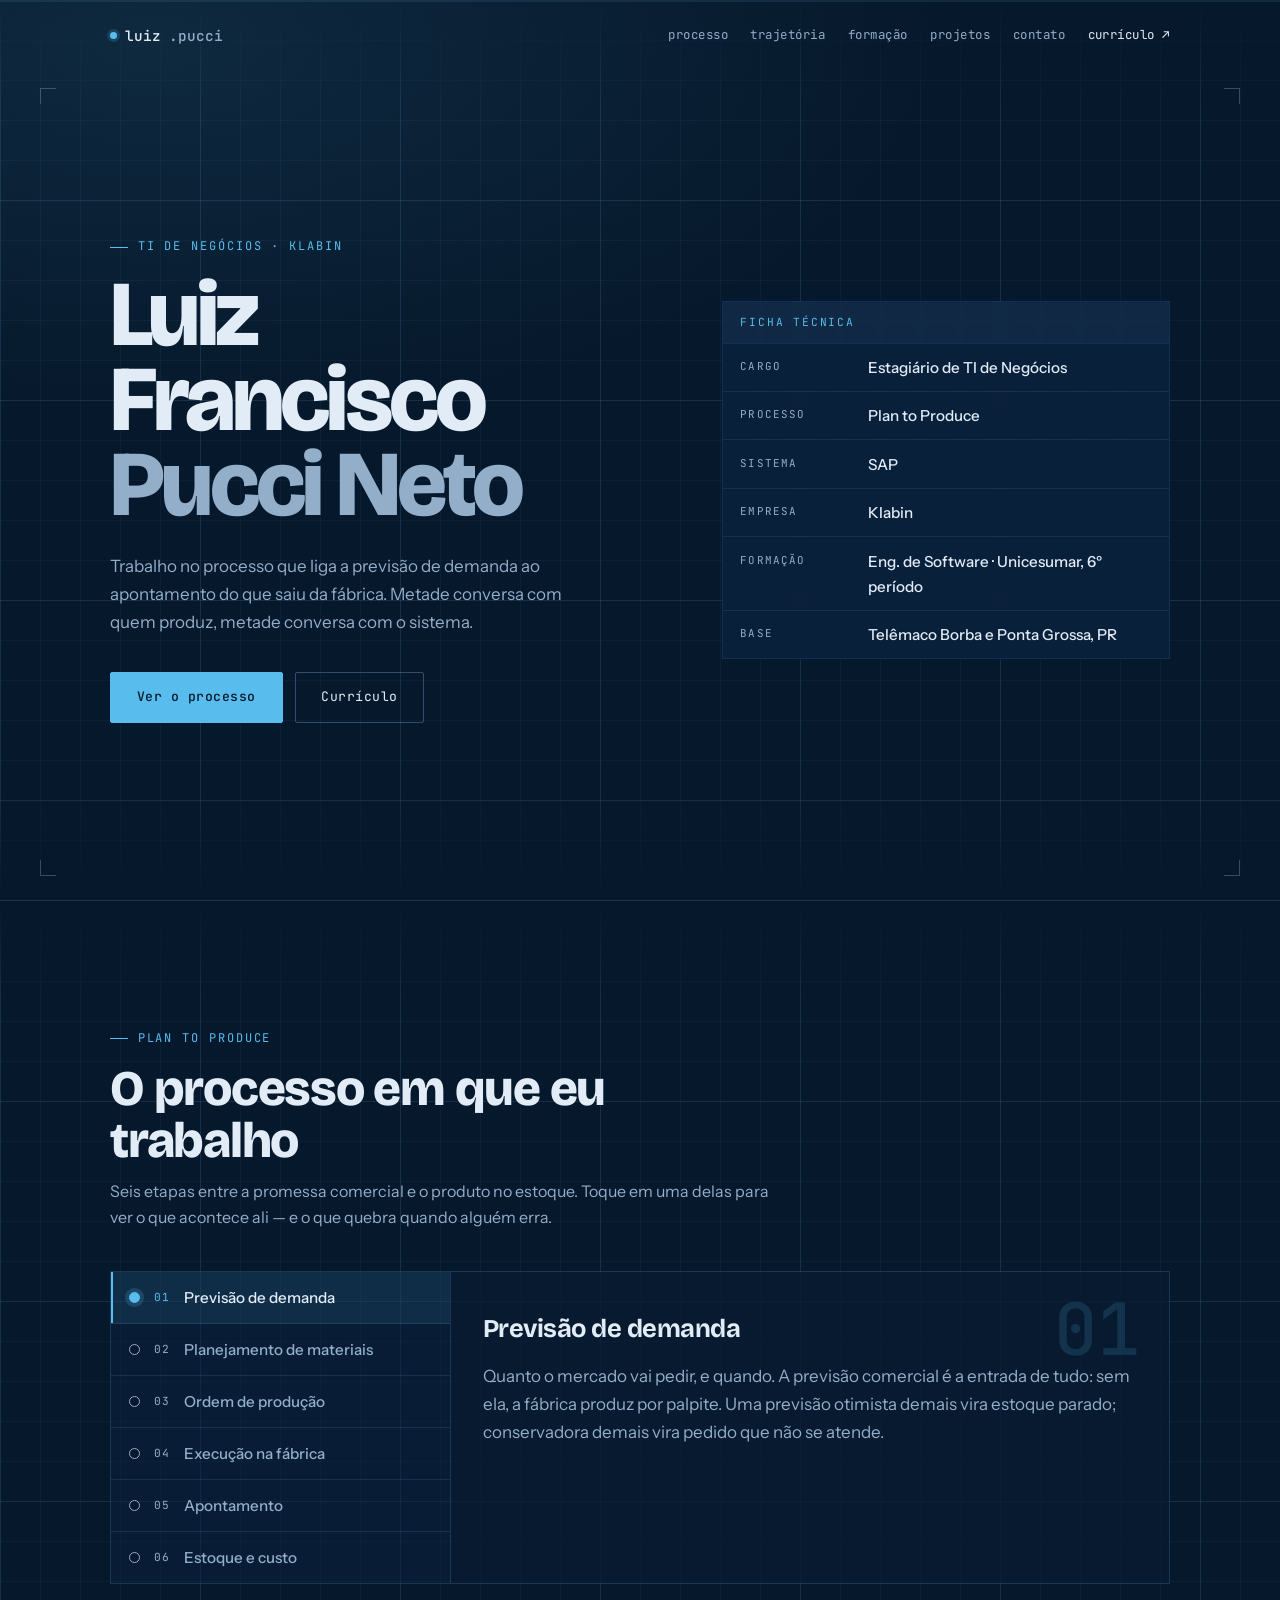
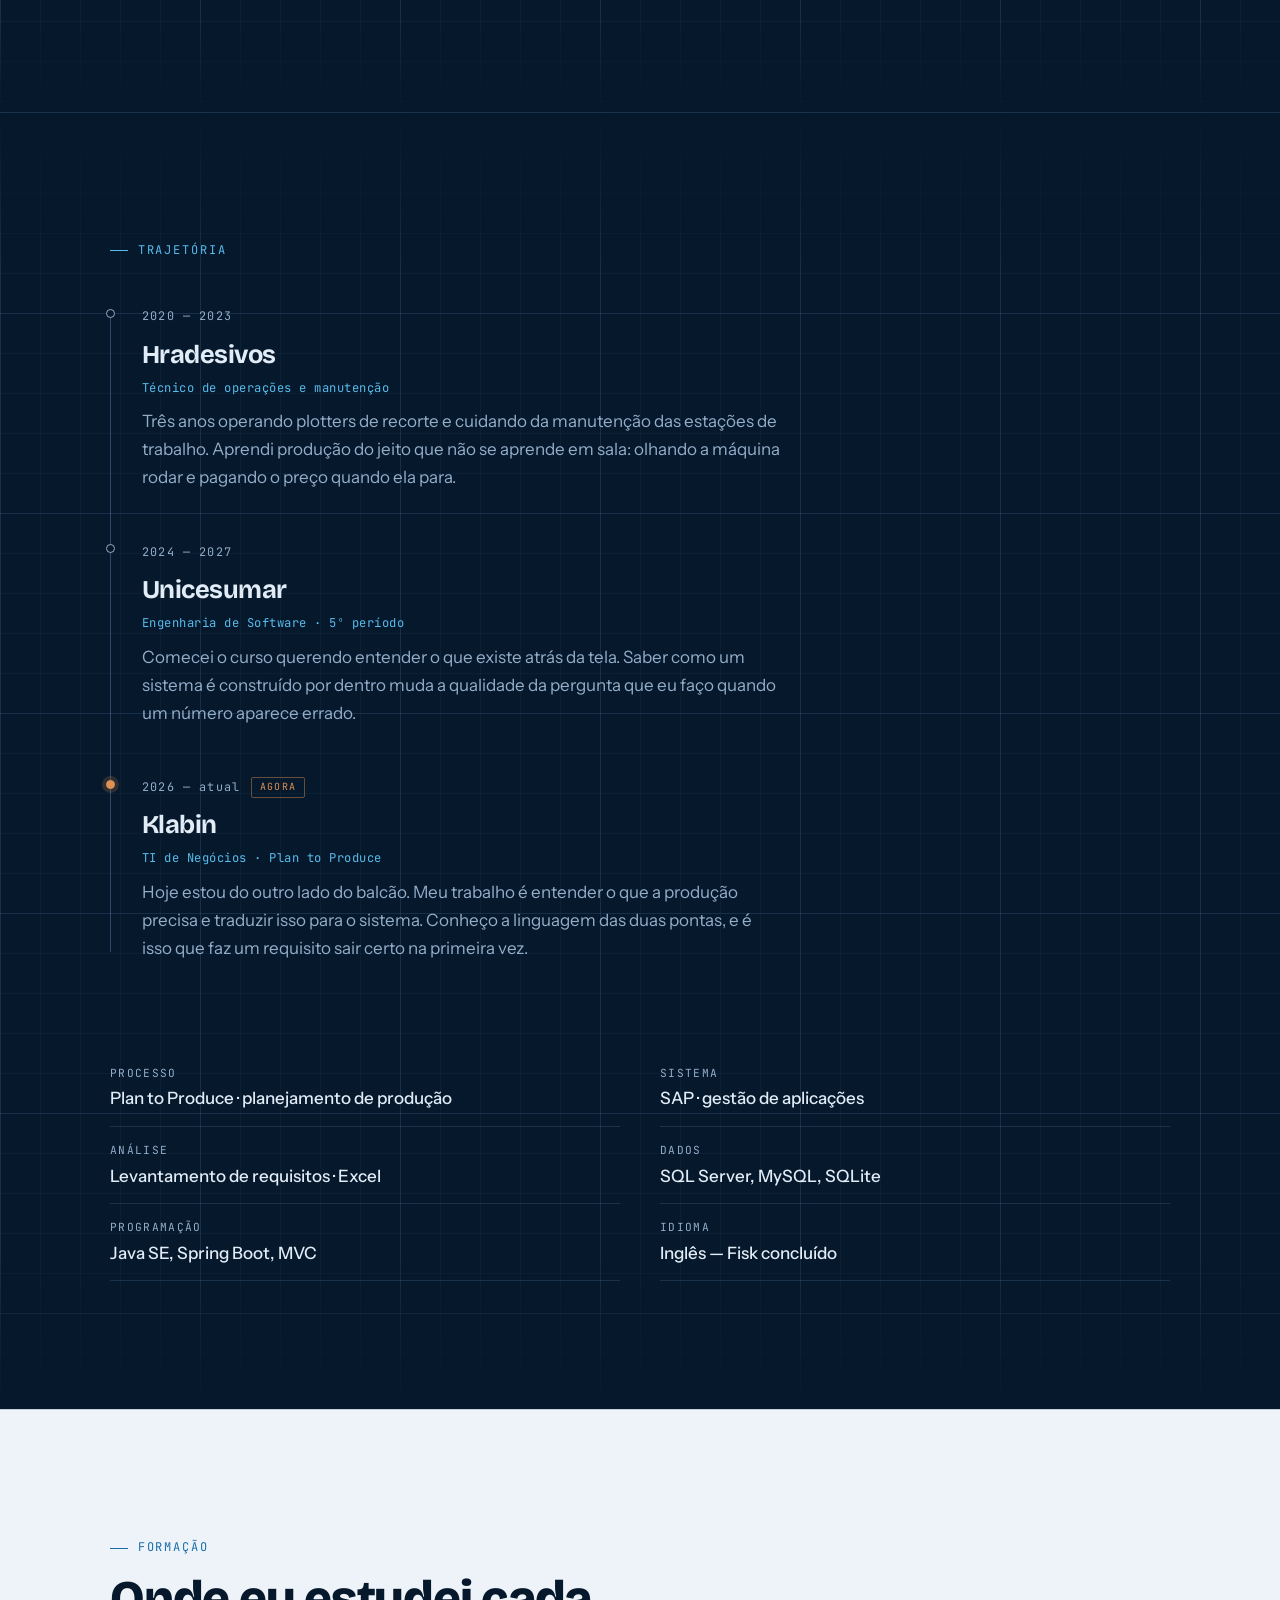
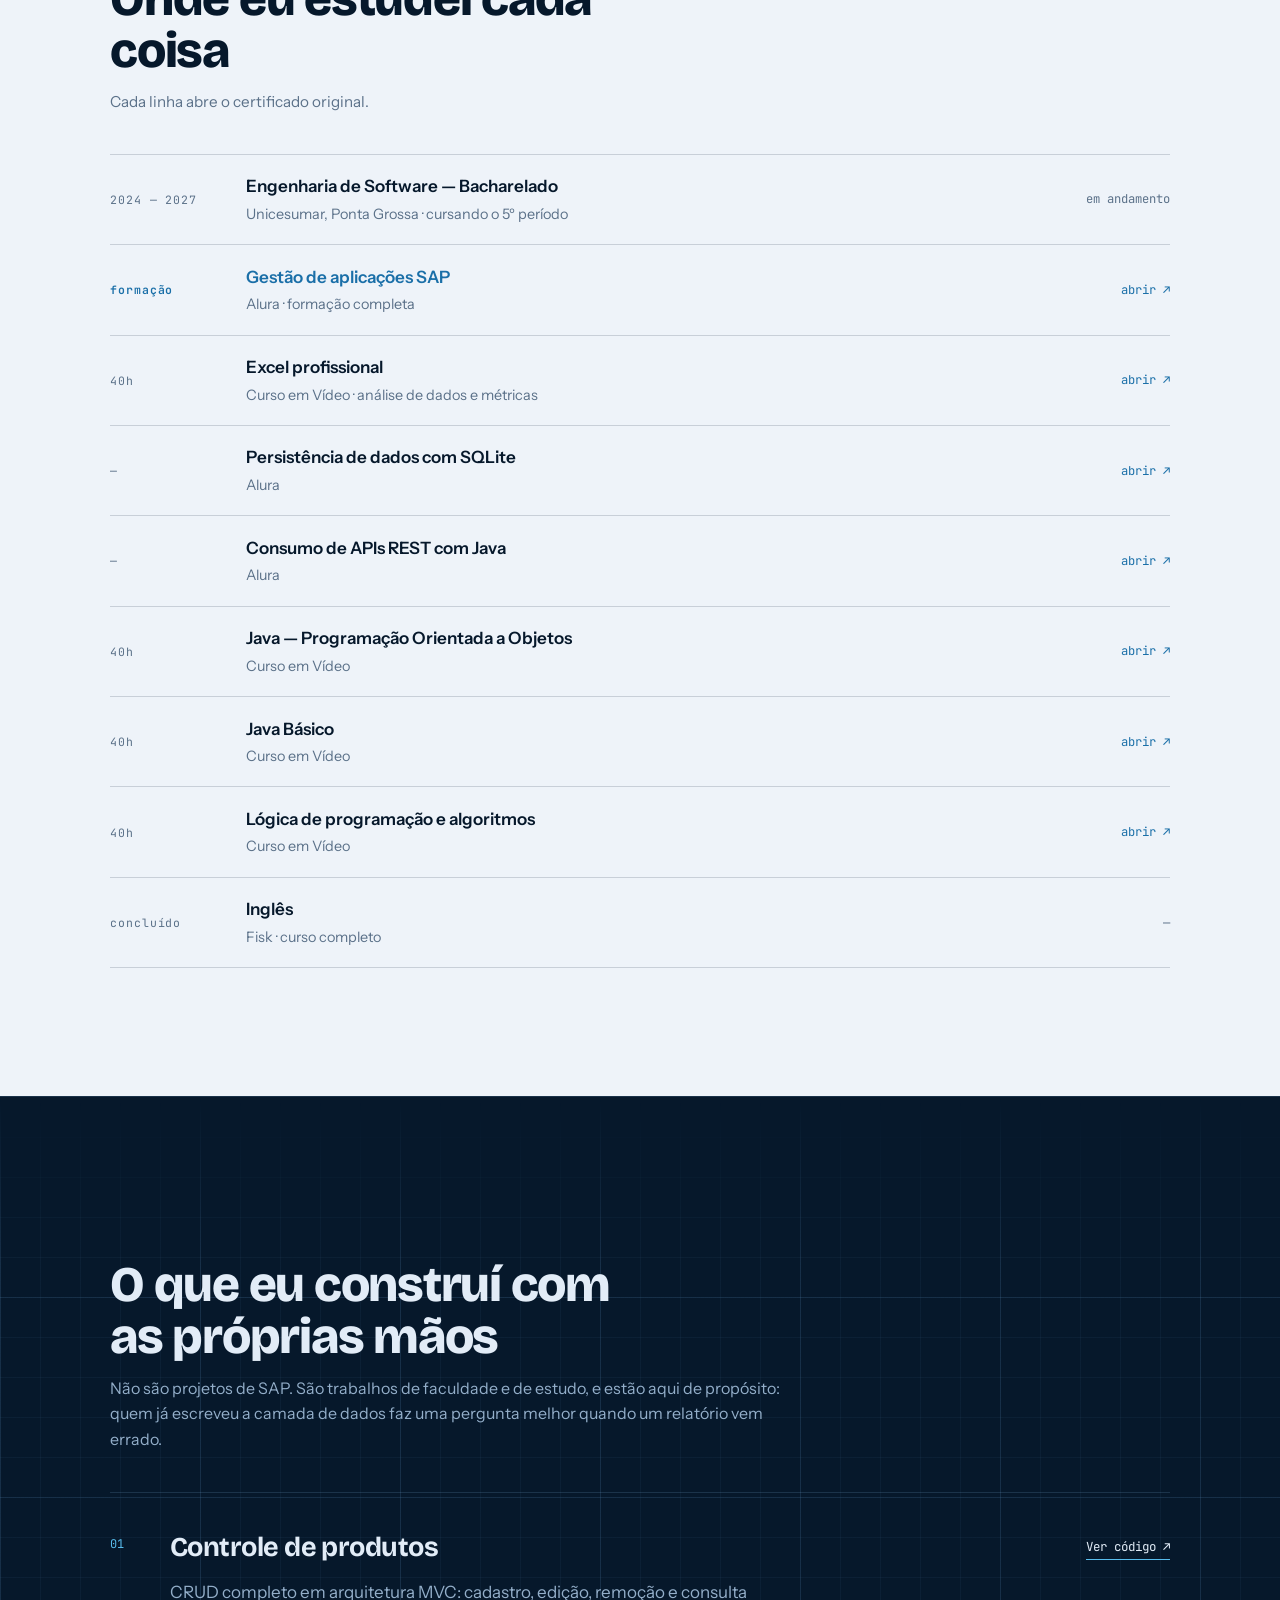
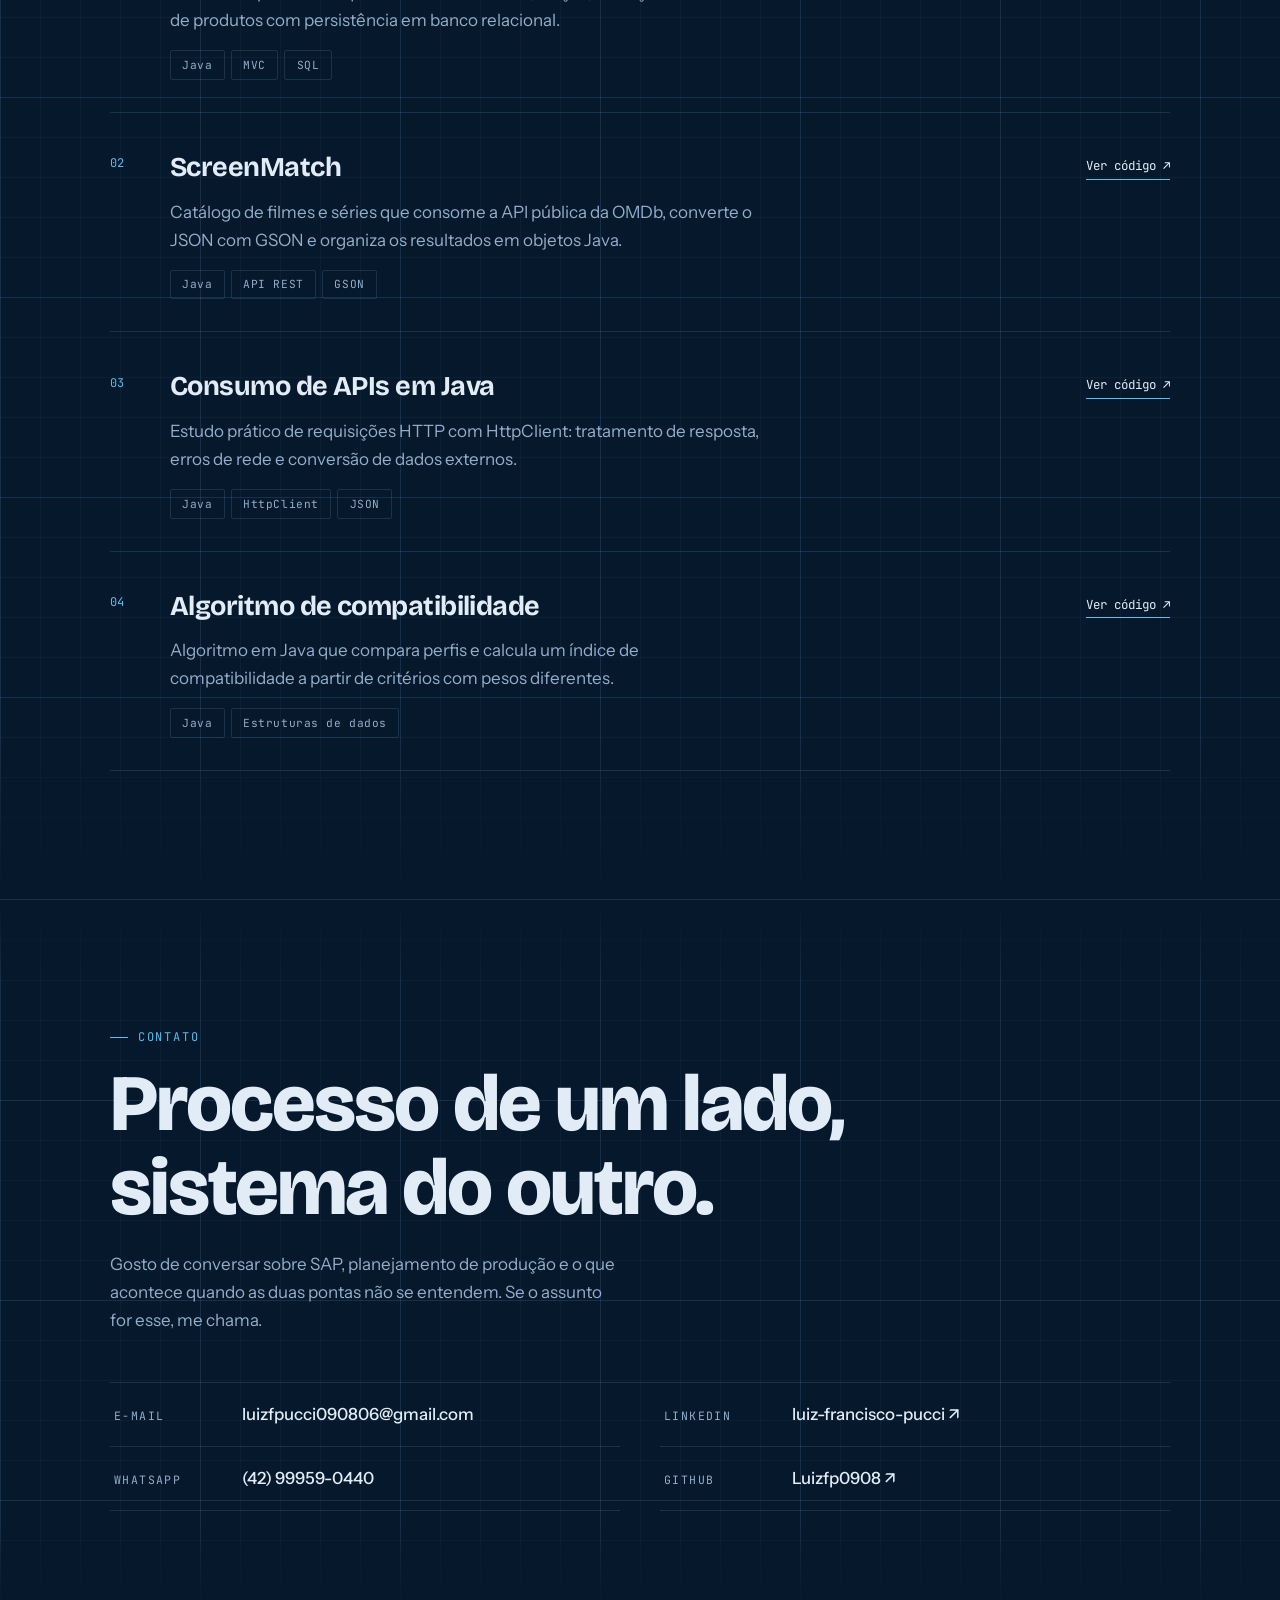
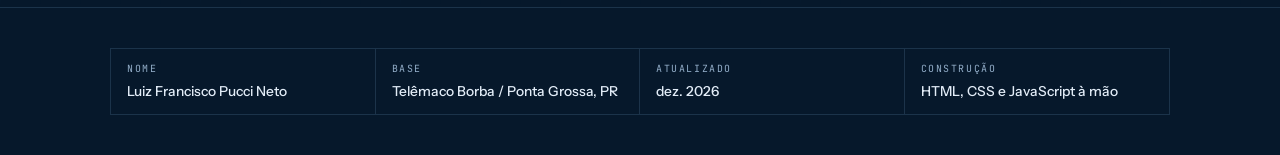
==== commit f7396979: "Update index.html" ====
--- a/index.html
+++ b/index.html
@@ -81,7 +81,7 @@
         <div><dt>Processo</dt><dd>Plan to Produce</dd></div>
         <div><dt>Sistema</dt><dd>SAP</dd></div>
         <div><dt>Empresa</dt><dd>Klabin</dd></div>
-        <div><dt>Formação</dt><dd>Eng. de Software · Unicesumar, 5º período</dd></div>
+        <div><dt>Formação</dt><dd>Eng. de Software · Unicesumar, 6º período</dd></div>
         <div><dt>Base</dt><dd>Telêmaco Borba e Ponta Grossa, PR</dd></div>
       </dl>
     </div>
@@ -145,7 +145,7 @@
   <section class="secao" id="trajetoria">
     <div class="wrap">
       <p class="rotulo" data-reveal>Trajetória</p>
-      <h2 class="titulo" data-reveal>Do chão de fábrica ao sistema que planeja a fábrica</h2>
+      <h2 class="titulo" data-reveal></h2>
 
       <div class="linha-tempo">
         <div class="marco" data-reveal>
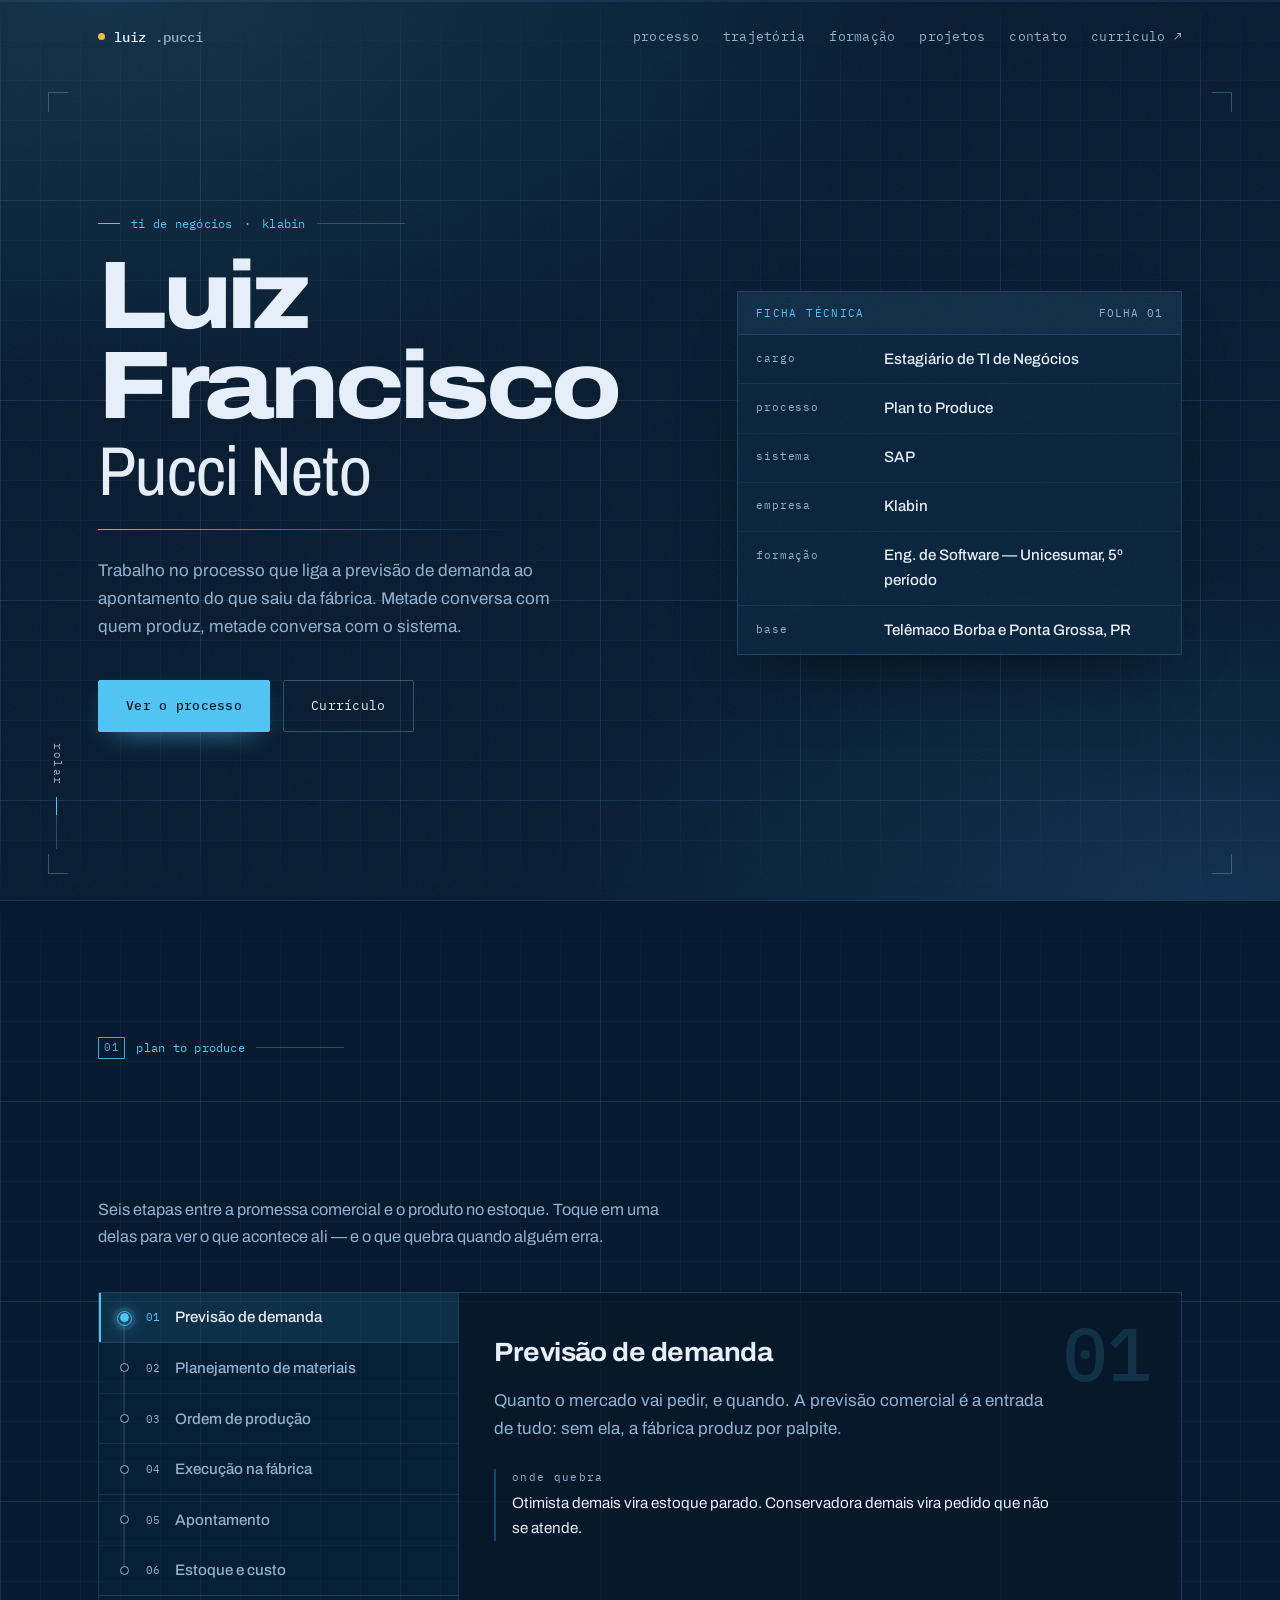
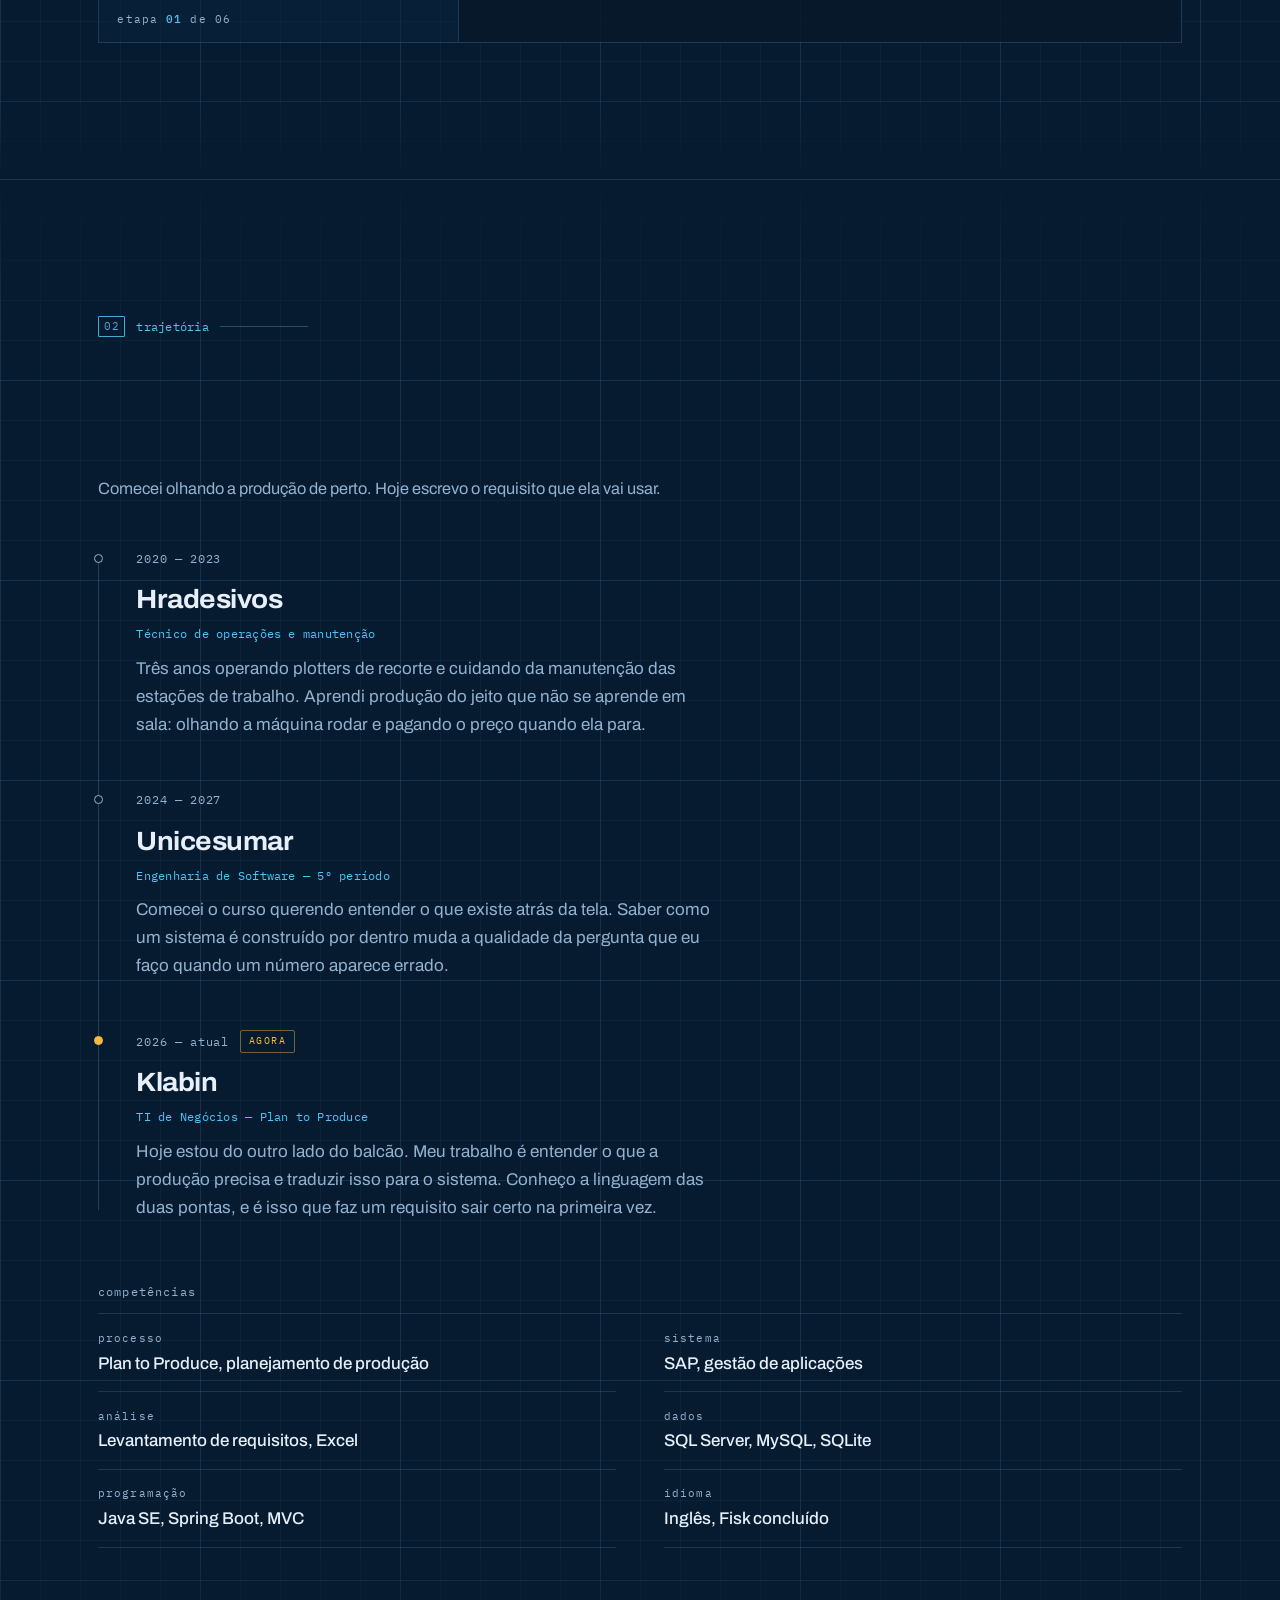
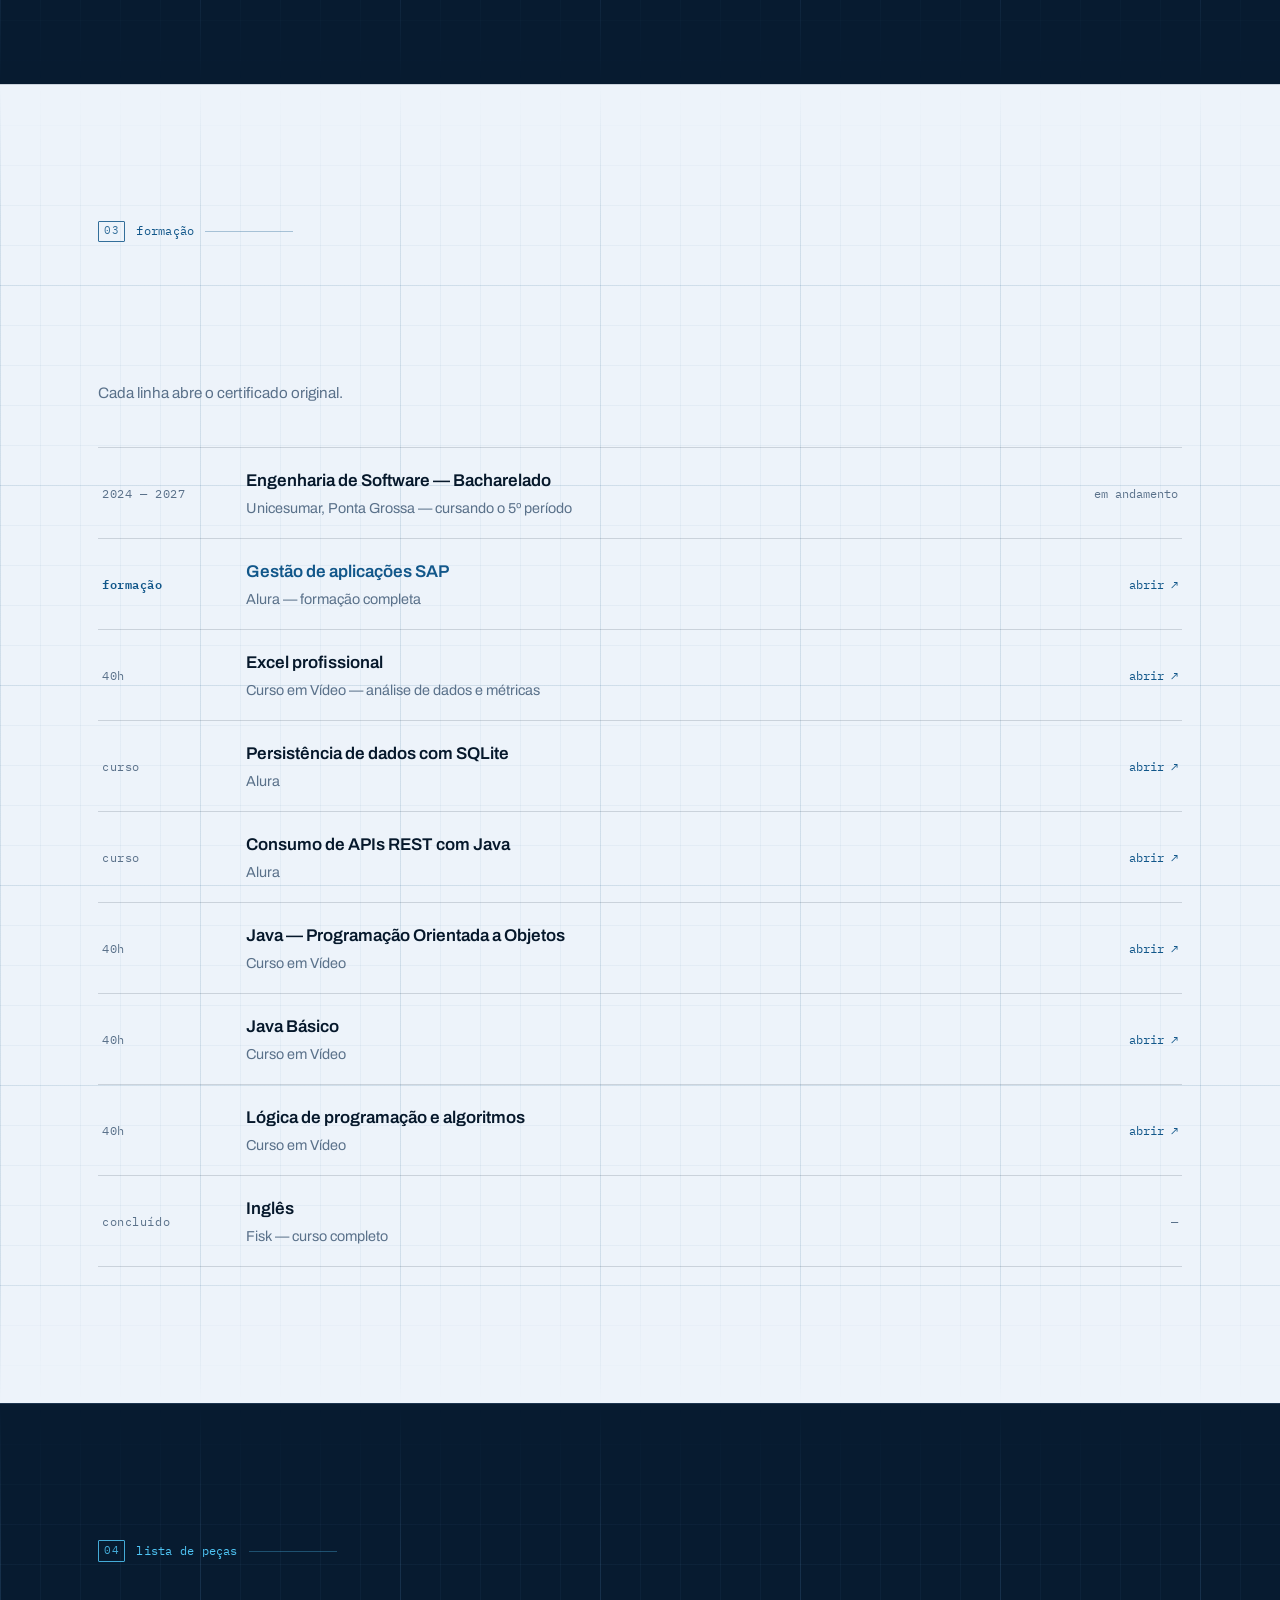
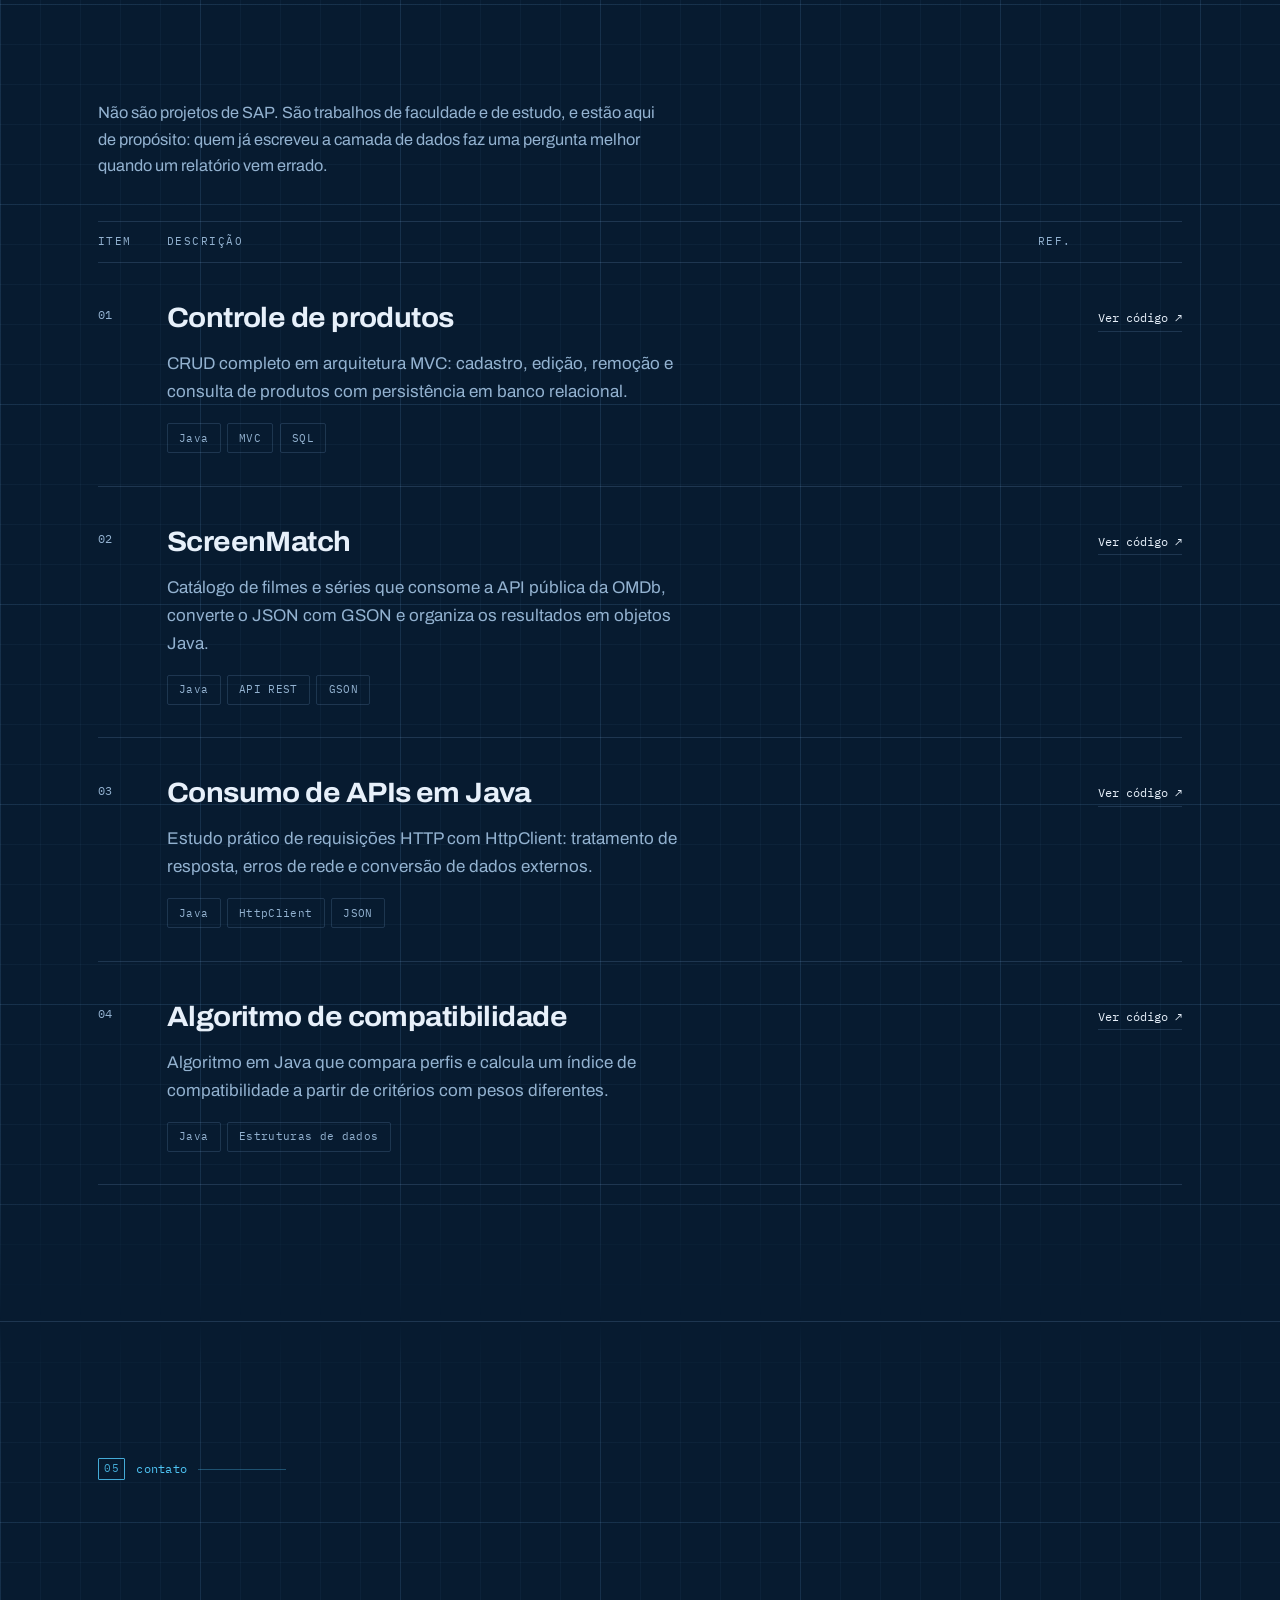
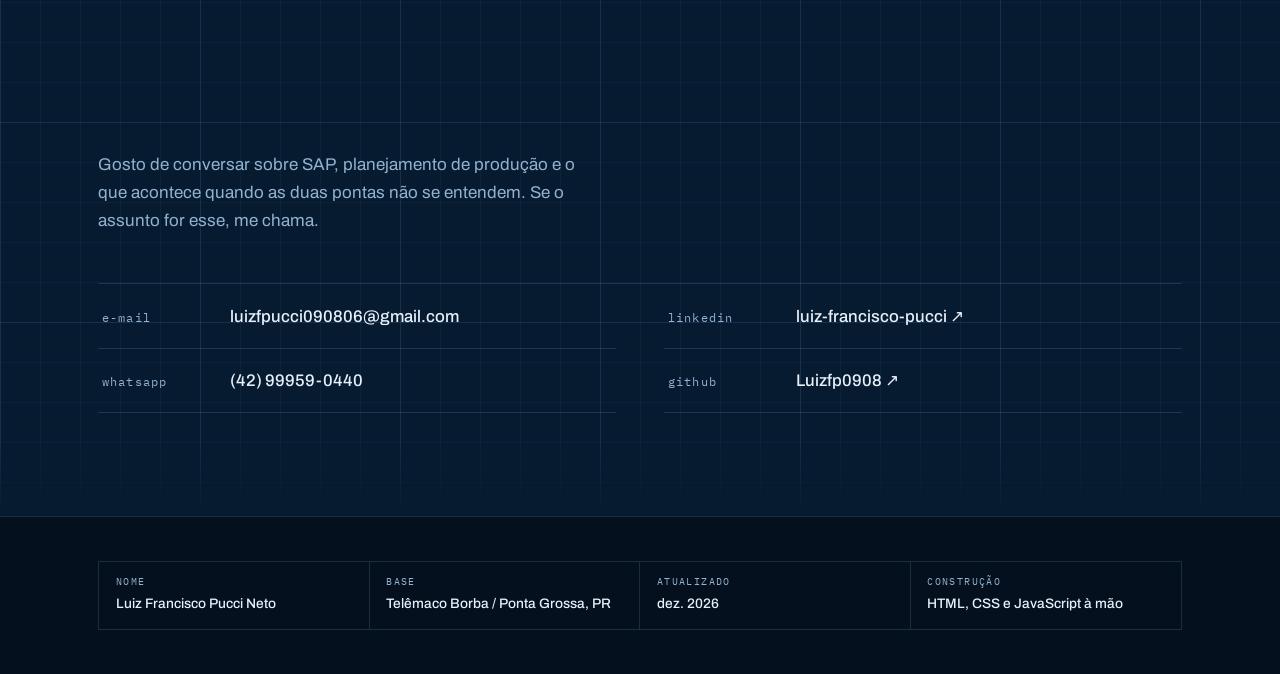
==== commit 3d5a6931: "Feat: atualizando o SIte" ====
--- a/index.html
+++ b/index.html
@@ -7,7 +7,8 @@
 
 <meta name="description" content="TI de Negócios na Klabin, no processo Plan to Produce (SAP). Estudante de Engenharia de Software na Unicesumar, 5º período.">
 <meta name="author" content="Luiz Francisco Pucci Neto">
-<meta name="theme-color" content="#06182B">
+<meta name="theme-color" content="#071B30">
+<meta name="color-scheme" content="dark">
 
 <meta property="og:type" content="profile">
 <meta property="og:locale" content="pt_BR">
@@ -21,19 +22,20 @@
 <link rel="icon" href="img/LogoLuiz.ico.ico" sizes="any">
 <link rel="preconnect" href="https://fonts.googleapis.com">
 <link rel="preconnect" href="https://fonts.gstatic.com" crossorigin>
-<link href="https://fonts.googleapis.com/css2?family=Bricolage+Grotesque:wght@700;800&family=Instrument+Sans:wght@400;500;600&family=JetBrains+Mono:wght@400;500&display=swap" rel="stylesheet">
+<link href="https://fonts.googleapis.com/css2?family=Archivo:wdth,wght@62..125,100..900&family=IBM+Plex+Mono:wght@400;500&display=swap" rel="stylesheet">
 <link rel="stylesheet" href="Projeto_Luiz.css">
 
 <script>document.documentElement.className = 'js';</script>
 </head>
 
 <body>
-<a class="skip" href="#conteudo">Pular para o conteúdo</a>
+<a class="pular" href="#conteudo">Pular para o conteúdo</a>
+
 <div class="progresso" aria-hidden="true"><span></span></div>
 
 <header class="topo" id="topo">
   <div class="wrap topo__inner">
-    <a class="marca" href="#topo">
+    <a class="marca" href="#topo" aria-label="Início">
       <span class="marca__ponto" aria-hidden="true"></span>
       luiz<span class="marca__fraco">.pucci</span>
     </a>
@@ -44,12 +46,12 @@
     </button>
 
     <nav class="menu" id="menu" aria-label="Navegação principal">
-      <a href="#processo">processo</a>
-      <a href="#trajetoria">trajetória</a>
-      <a href="#formacao">formação</a>
-      <a href="#projetos">projetos</a>
-      <a href="#contato">contato</a>
-      <a class="menu__cv" href="Projeto_LuizCurriculo.html">currículo&nbsp;↗</a>
+      <a href="#processo"><span class="menu__n" aria-hidden="true">01</span>processo</a>
+      <a href="#trajetoria"><span class="menu__n" aria-hidden="true">02</span>trajetória</a>
+      <a href="#formacao"><span class="menu__n" aria-hidden="true">03</span>formação</a>
+      <a href="#projetos"><span class="menu__n" aria-hidden="true">04</span>projetos</a>
+      <a href="#contato"><span class="menu__n" aria-hidden="true">05</span>contato</a>
+      <a class="menu__cv" href="Projeto_LuizCurriculo.html">currículo<span aria-hidden="true">&nbsp;↗</span></a>
     </nav>
   </div>
 </header>
@@ -59,15 +61,25 @@
   <!-- ==================== HERO ==================== -->
   <section class="hero">
     <span class="cantos" aria-hidden="true"><i></i><i></i><i></i><i></i></span>
+    <span class="mira" aria-hidden="true"><i class="mira__x"></i><i class="mira__y"></i></span>
 
     <div class="wrap hero__grid">
       <div class="hero__texto">
-        <p class="rotulo">TI de Negócios · Klabin</p>
-        <h1 class="hero__nome">Luiz<br>Francisco<br><span class="hero__sobrenome">Pucci&nbsp;Neto</span></h1>
+        <p class="etiqueta etiqueta--claro">ti de negócios <span aria-hidden="true">·</span> klabin</p>
+
+        <h1 class="hero__nome">
+          <span class="risca" style="--atraso:.15s"><span>Luiz</span></span>
+          <span class="risca" style="--atraso:.30s"><span>Francisco</span></span>
+          <span class="risca risca--fina" style="--atraso:.45s"><span>Pucci&nbsp;Neto</span></span>
+        </h1>
+
+        <span class="datum" aria-hidden="true"></span>
+
         <p class="hero__linha">
           Trabalho no processo que liga a previsão de demanda ao apontamento do que saiu
           da fábrica. Metade conversa com quem produz, metade conversa com o sistema.
         </p>
+
         <div class="hero__acoes">
           <a class="btn btn--forte" href="#processo">Ver o processo</a>
           <a class="btn" href="Projeto_LuizCurriculo.html">Currículo</a>
@@ -75,67 +87,107 @@
       </div>
 
       <!-- Bloco de legenda, como o carimbo de uma prancha técnica -->
-      <dl class="ficha">
-        <p class="ficha__topo">Ficha técnica</p>
+      <div class="ficha">
+        <p class="ficha__topo"><span>Ficha técnica</span><span class="ficha__folha">folha 01</span></p>
+        <dl class="ficha__lista">
         <div><dt>Cargo</dt><dd>Estagiário de TI de Negócios</dd></div>
         <div><dt>Processo</dt><dd>Plan to Produce</dd></div>
         <div><dt>Sistema</dt><dd>SAP</dd></div>
         <div><dt>Empresa</dt><dd>Klabin</dd></div>
-        <div><dt>Formação</dt><dd>Eng. de Software · Unicesumar, 6º período</dd></div>
+        <div><dt>Formação</dt><dd>Eng. de Software — Unicesumar, 5º período</dd></div>
         <div><dt>Base</dt><dd>Telêmaco Borba e Ponta Grossa, PR</dd></div>
-      </dl>
-    </div>
+        </dl>
+      </div>
+    </div>
+
+    <a class="rolar" href="#processo" aria-label="Ir para o processo">
+      <span class="rolar__texto">rolar</span>
+      <span class="rolar__linha" aria-hidden="true"></span>
+    </a>
   </section>
 
   <!-- ==================== PROCESSO ==================== -->
   <section class="secao" id="processo">
     <div class="wrap">
-      <p class="rotulo" data-reveal>Plan to Produce</p>
-      <h2 class="titulo" data-reveal>O processo em que eu trabalho</h2>
+      <p class="etiqueta" data-reveal><span class="etiqueta__n">01</span>plan to produce</p>
+      <h2 class="titulo" data-traco>O processo em que eu trabalho</h2>
       <p class="subtitulo subtitulo--largo" data-reveal>
         Seis etapas entre a promessa comercial e o produto no estoque. Toque em uma delas
         para ver o que acontece ali — e o que quebra quando alguém erra.
       </p>
 
       <div class="esquema" data-reveal>
-        <div class="esquema__trilho" role="tablist" aria-label="Etapas do processo Plan to Produce">
-          <button class="no" role="tab" id="tab-1" aria-controls="pn-1" aria-selected="true" tabindex="0"
-                  data-titulo="Previsão de demanda"
-                  data-texto="Quanto o mercado vai pedir, e quando. A previsão comercial é a entrada de tudo: sem ela, a fábrica produz por palpite. Uma previsão otimista demais vira estoque parado; conservadora demais vira pedido que não se atende.">
-            <span class="no__marca"></span><span class="no__num">01</span><span class="no__nome">Previsão de demanda</span>
-          </button>
-          <button class="no" role="tab" id="tab-2" aria-controls="pn-2" aria-selected="false" tabindex="-1"
-                  data-titulo="Planejamento de materiais"
-                  data-texto="O sistema abre a lista de materiais do produto, compara com o que já existe em estoque e devolve duas respostas: o que precisa ser comprado e o que precisa ser produzido, com data. É aqui que um cadastro errado de material se transforma em falta de insumo três semanas depois.">
-            <span class="no__marca"></span><span class="no__num">02</span><span class="no__nome">Planejamento de materiais</span>
-          </button>
-          <button class="no" role="tab" id="tab-3" aria-controls="pn-3" aria-selected="false" tabindex="-1"
-                  data-titulo="Ordem de produção"
-                  data-texto="O plano vira uma ordem concreta: quantidade, roteiro de fabricação e centro de trabalho. É o documento que autoriza a fábrica a começar e o ponto em que o custo passa a ser acompanhado."
-                  >
-            <span class="no__marca"></span><span class="no__num">03</span><span class="no__nome">Ordem de produção</span>
-          </button>
-          <button class="no" role="tab" id="tab-4" aria-controls="pn-4" aria-selected="false" tabindex="-1"
-                  data-titulo="Execução na fábrica"
-                  data-texto="A ordem sai da tela e vira máquina rodando. É onde o plano encontra a realidade: quebra de equipamento, troca de prioridade, matéria-prima fora de especificação. Nenhum planejamento sobrevive intacto a esta etapa, e tudo bem — o processo existe para absorver isso.">
-            <span class="no__marca"></span><span class="no__num">04</span><span class="no__nome">Execução na fábrica</span>
-          </button>
-          <button class="no" role="tab" id="tab-5" aria-controls="pn-5" aria-selected="false" tabindex="-1"
-                  data-titulo="Apontamento"
-                  data-texto="O que foi produzido volta para o sistema: quantidade boa, refugo, tempo gasto. É a etapa mais subestimada da cadeia. Apontamento feito de qualquer jeito contamina estoque, custo e a próxima previsão — e o erro só aparece semanas depois, longe de quem o causou.">
-            <span class="no__marca"></span><span class="no__num">05</span><span class="no__nome">Apontamento</span>
-          </button>
-          <button class="no" role="tab" id="tab-6" aria-controls="pn-6" aria-selected="false" tabindex="-1"
-                  data-titulo="Estoque e custo"
-                  data-texto="O produto entra no estoque e o consumo vira custo. É onde o ciclo fecha e onde o financeiro finalmente enxerga o que a fábrica fez. Se as etapas anteriores foram bem executadas, este número conta a verdade.">
-            <span class="no__marca"></span><span class="no__num">06</span><span class="no__nome">Estoque e custo</span>
-          </button>
-        </div>
-
-        <div class="esquema__painel" id="pn-1" role="tabpanel" aria-labelledby="tab-1" tabindex="0">
+        <div class="esquema__lado">
+          <div class="esquema__trilho" role="tablist" aria-label="Etapas do processo Plan to Produce">
+            <span class="esquema__cabo" aria-hidden="true"></span>
+            <span class="esquema__caneta" aria-hidden="true"></span>
+
+            <button class="no" role="tab" id="tab-1" aria-controls="painel" aria-selected="true" tabindex="0"
+                    data-titulo="Previsão de demanda"
+                    data-texto="Quanto o mercado vai pedir, e quando. A previsão comercial é a entrada de tudo: sem ela, a fábrica produz por palpite."
+                    data-risco="Otimista demais vira estoque parado. Conservadora demais vira pedido que não se atende.">
+              <span class="no__marca" aria-hidden="true"></span>
+              <span class="no__num" aria-hidden="true">01</span>
+              <span class="no__nome">Previsão de demanda</span>
+            </button>
+
+            <button class="no" role="tab" id="tab-2" aria-controls="painel" aria-selected="false" tabindex="-1"
+                    data-titulo="Planejamento de materiais"
+                    data-texto="O sistema abre a lista de materiais do produto, compara com o que já existe em estoque e devolve duas respostas: o que precisa ser comprado e o que precisa ser produzido, com data."
+                    data-risco="Um cadastro de material errado aqui vira falta de insumo três semanas depois.">
+              <span class="no__marca" aria-hidden="true"></span>
+              <span class="no__num" aria-hidden="true">02</span>
+              <span class="no__nome">Planejamento de materiais</span>
+            </button>
+
+            <button class="no" role="tab" id="tab-3" aria-controls="painel" aria-selected="false" tabindex="-1"
+                    data-titulo="Ordem de produção"
+                    data-texto="O plano vira uma ordem concreta: quantidade, roteiro de fabricação e centro de trabalho. É o documento que autoriza a fábrica a começar."
+                    data-risco="É o ponto em que o custo passa a ser acompanhado. Ordem aberta errada, custo errado até o fechamento.">
+              <span class="no__marca" aria-hidden="true"></span>
+              <span class="no__num" aria-hidden="true">03</span>
+              <span class="no__nome">Ordem de produção</span>
+            </button>
+
+            <button class="no" role="tab" id="tab-4" aria-controls="painel" aria-selected="false" tabindex="-1"
+                    data-titulo="Execução na fábrica"
+                    data-texto="A ordem sai da tela e vira máquina rodando. É onde o plano encontra a realidade: quebra de equipamento, troca de prioridade, matéria-prima fora de especificação."
+                    data-risco="Nenhum planejamento sobrevive intacto a esta etapa, e tudo bem — o processo existe para absorver isso.">
+              <span class="no__marca" aria-hidden="true"></span>
+              <span class="no__num" aria-hidden="true">04</span>
+              <span class="no__nome">Execução na fábrica</span>
+            </button>
+
+            <button class="no" role="tab" id="tab-5" aria-controls="painel" aria-selected="false" tabindex="-1"
+                    data-titulo="Apontamento"
+                    data-texto="O que foi produzido volta para o sistema: quantidade boa, refugo, tempo gasto. É a etapa mais subestimada da cadeia."
+                    data-risco="Apontamento feito de qualquer jeito contamina estoque, custo e a próxima previsão. O erro só aparece semanas depois, longe de quem o causou.">
+              <span class="no__marca" aria-hidden="true"></span>
+              <span class="no__num" aria-hidden="true">05</span>
+              <span class="no__nome">Apontamento</span>
+            </button>
+
+            <button class="no" role="tab" id="tab-6" aria-controls="painel" aria-selected="false" tabindex="-1"
+                    data-titulo="Estoque e custo"
+                    data-texto="O produto entra no estoque e o consumo vira custo. É onde o ciclo fecha e onde o financeiro finalmente enxerga o que a fábrica fez."
+                    data-risco="Se as etapas anteriores foram bem executadas, este número conta a verdade.">
+              <span class="no__marca" aria-hidden="true"></span>
+              <span class="no__num" aria-hidden="true">06</span>
+              <span class="no__nome">Estoque e custo</span>
+            </button>
+          </div>
+
+          <p class="esquema__conta" aria-hidden="true">etapa <b data-conta>01</b> de 06</p>
+        </div>
+
+        <div class="esquema__painel" id="painel" role="tabpanel" aria-labelledby="tab-1" tabindex="0">
           <p class="esquema__num" aria-hidden="true">01</p>
           <h3 class="esquema__titulo">Previsão de demanda</h3>
-          <p class="esquema__texto">Quanto o mercado vai pedir, e quando. A previsão comercial é a entrada de tudo: sem ela, a fábrica produz por palpite. Uma previsão otimista demais vira estoque parado; conservadora demais vira pedido que não se atende.</p>
+          <p class="esquema__texto">Quanto o mercado vai pedir, e quando. A previsão comercial é a entrada de tudo: sem ela, a fábrica produz por palpite.</p>
+          <div class="nota">
+            <p class="nota__rot">onde quebra</p>
+            <p class="nota__texto">Otimista demais vira estoque parado. Conservadora demais vira pedido que não se atende.</p>
+          </div>
         </div>
       </div>
     </div>
@@ -144,10 +196,15 @@
   <!-- ==================== TRAJETÓRIA ==================== -->
   <section class="secao" id="trajetoria">
     <div class="wrap">
-      <p class="rotulo" data-reveal>Trajetória</p>
-      <h2 class="titulo" data-reveal></h2>
+      <p class="etiqueta" data-reveal><span class="etiqueta__n">02</span>trajetória</p>
+      <h2 class="titulo" data-traco>Da máquina para o sistema</h2>
+      <p class="subtitulo subtitulo--largo" data-reveal>
+        Comecei olhando a produção de perto. Hoje escrevo o requisito que ela vai usar.
+      </p>
 
       <div class="linha-tempo">
+        <span class="linha-tempo__trilho" aria-hidden="true"><i data-tinta></i></span>
+
         <div class="marco" data-reveal>
           <span class="marco__data">2020 — 2023</span>
           <div class="marco__corpo">
@@ -165,7 +222,7 @@
           <span class="marco__data">2024 — 2027</span>
           <div class="marco__corpo">
             <h3 class="marco__nome">Unicesumar</h3>
-            <p class="marco__papel">Engenharia de Software · 5º período</p>
+            <p class="marco__papel">Engenharia de Software — 5º período</p>
             <p class="marco__texto">
               Comecei o curso querendo entender o que existe atrás da tela. Saber como um
               sistema é construído por dentro muda a qualidade da pergunta que eu faço
@@ -174,11 +231,12 @@
           </div>
         </div>
 
+        <!-- TODO Luiz: troque "2026" pelo mês exato de início na Klabin. -->
         <div class="marco marco--atual" data-reveal>
           <span class="marco__data">2026 — atual<span class="marco__selo">agora</span></span>
           <div class="marco__corpo">
             <h3 class="marco__nome">Klabin</h3>
-            <p class="marco__papel">TI de Negócios · Plan to Produce</p>
+            <p class="marco__papel">TI de Negócios — Plan to Produce</p>
             <p class="marco__texto">
               Hoje estou do outro lado do balcão. Meu trabalho é entender o que a produção
               precisa e traduzir isso para o sistema. Conheço a linguagem das duas pontas,
@@ -190,146 +248,158 @@
 
       <h3 class="sub" data-reveal>Competências</h3>
       <dl class="stack">
-        <div class="stack__item" data-reveal><dt>Processo</dt><dd>Plan to Produce · planejamento de produção</dd></div>
-        <div class="stack__item" data-reveal><dt>Sistema</dt><dd>SAP · gestão de aplicações</dd></div>
-        <div class="stack__item" data-reveal><dt>Análise</dt><dd>Levantamento de requisitos · Excel</dd></div>
+        <div class="stack__item" data-reveal><dt>Processo</dt><dd>Plan to Produce, planejamento de produção</dd></div>
+        <div class="stack__item" data-reveal><dt>Sistema</dt><dd>SAP, gestão de aplicações</dd></div>
+        <div class="stack__item" data-reveal><dt>Análise</dt><dd>Levantamento de requisitos, Excel</dd></div>
         <div class="stack__item" data-reveal><dt>Dados</dt><dd>SQL Server, MySQL, SQLite</dd></div>
         <div class="stack__item" data-reveal><dt>Programação</dt><dd>Java SE, Spring Boot, MVC</dd></div>
-        <div class="stack__item" data-reveal><dt>Idioma</dt><dd>Inglês — Fisk concluído</dd></div>
+        <div class="stack__item" data-reveal><dt>Idioma</dt><dd>Inglês, Fisk concluído</dd></div>
       </dl>
     </div>
   </section>
 
-  <!-- ==================== FORMAÇÃO (cópia clara) ==================== -->
+  <!-- ==================== FORMAÇÃO (cópia heliográfica) ==================== -->
   <section class="secao papel" id="formacao">
     <div class="wrap">
-      <p class="rotulo" data-reveal>Formação</p>
-      <h2 class="titulo" data-reveal>Onde eu estudei cada coisa</h2>
+      <p class="etiqueta" data-reveal><span class="etiqueta__n">03</span>formação</p>
+      <h2 class="titulo" data-traco>Onde eu estudei cada coisa</h2>
       <p class="subtitulo" data-reveal>Cada linha abre o certificado original.</p>
 
       <ul class="registro">
         <li class="registro__linha" data-reveal>
           <span class="registro__ano">2024 — 2027</span>
           <span class="registro__nome">Engenharia de Software — Bacharelado</span>
-          <span class="registro__org">Unicesumar, Ponta Grossa · cursando o 5º período</span>
+          <span class="registro__org">Unicesumar, Ponta Grossa — cursando o 5º período</span>
           <span class="registro__acao"><em>em andamento</em></span>
         </li>
         <li class="registro__linha registro__linha--destaque" data-reveal>
           <span class="registro__ano">formação</span>
           <span class="registro__nome">Gestão de aplicações SAP</span>
-          <span class="registro__org">Alura · formação completa</span>
-          <a class="registro__acao" href="https://cursos.alura.com.br/user/luizfpucci090806/degree-gestao-aplicacoes-sap-386995/certificate" target="_blank" rel="noopener">abrir&nbsp;↗</a>
+          <span class="registro__org">Alura — formação completa</span>
+          <a class="registro__acao" href="https://cursos.alura.com.br/user/luizfpucci090806/degree-gestao-aplicacoes-sap-386995/certificate" target="_blank" rel="noopener">abrir<span aria-hidden="true">&nbsp;↗</span></a>
         </li>
         <li class="registro__linha" data-reveal>
           <span class="registro__ano">40h</span>
           <span class="registro__nome">Excel profissional</span>
-          <span class="registro__org">Curso em Vídeo · análise de dados e métricas</span>
-          <a class="registro__acao" href="https://www.cursoemvideo.com/certificates/certificado/?course_id=25933&amp;cert-nonce=3b4bf992b5" target="_blank" rel="noopener">abrir&nbsp;↗</a>
-        </li>
-        <li class="registro__linha" data-reveal>
-          <span class="registro__ano">—</span>
+          <span class="registro__org">Curso em Vídeo — análise de dados e métricas</span>
+          <a class="registro__acao" href="https://www.cursoemvideo.com/certificates/certificado/?course_id=25933&amp;cert-nonce=3b4bf992b5" target="_blank" rel="noopener">abrir<span aria-hidden="true">&nbsp;↗</span></a>
+        </li>
+        <li class="registro__linha" data-reveal>
+          <span class="registro__ano">curso</span>
           <span class="registro__nome">Persistência de dados com SQLite</span>
           <span class="registro__org">Alura</span>
-          <a class="registro__acao" href="https://cursos.alura.com.br/certificate/e4a0bed9-31fc-4e47-9363-1f867cb46f9f?lang=pt_BR" target="_blank" rel="noopener">abrir&nbsp;↗</a>
-        </li>
-        <li class="registro__linha" data-reveal>
-          <span class="registro__ano">—</span>
+          <a class="registro__acao" href="https://cursos.alura.com.br/certificate/e4a0bed9-31fc-4e47-9363-1f867cb46f9f?lang=pt_BR" target="_blank" rel="noopener">abrir<span aria-hidden="true">&nbsp;↗</span></a>
+        </li>
+        <li class="registro__linha" data-reveal>
+          <span class="registro__ano">curso</span>
           <span class="registro__nome">Consumo de APIs REST com Java</span>
           <span class="registro__org">Alura</span>
-          <a class="registro__acao" href="https://cursos.alura.com.br/certificate/33af73c6-fe49-4dc7-8810-58a173e6bf47?lang=pt_BR" target="_blank" rel="noopener">abrir&nbsp;↗</a>
+          <a class="registro__acao" href="https://cursos.alura.com.br/certificate/33af73c6-fe49-4dc7-8810-58a173e6bf47?lang=pt_BR" target="_blank" rel="noopener">abrir<span aria-hidden="true">&nbsp;↗</span></a>
         </li>
         <li class="registro__linha" data-reveal>
           <span class="registro__ano">40h</span>
           <span class="registro__nome">Java — Programação Orientada a Objetos</span>
           <span class="registro__org">Curso em Vídeo</span>
-          <a class="registro__acao" href="img/Certificado/Luiz-Francisco-Pucci-Java-POO-40-Horas-Certificado-Curso-em-Video.pdf" target="_blank" rel="noopener">abrir&nbsp;↗</a>
+          <a class="registro__acao" href="img/Certificado/Luiz-Francisco-Pucci-Java-POO-40-Horas-Certificado-Curso-em-Video.pdf" target="_blank" rel="noopener">abrir<span aria-hidden="true">&nbsp;↗</span></a>
         </li>
         <li class="registro__linha" data-reveal>
           <span class="registro__ano">40h</span>
           <span class="registro__nome">Java Básico</span>
           <span class="registro__org">Curso em Vídeo</span>
-          <a class="registro__acao" href="img/Certificado/Luiz-Francisco-Pucci-Java-Basico-40-Horas-Certificado-Curso-em-Video.pdf" target="_blank" rel="noopener">abrir&nbsp;↗</a>
+          <a class="registro__acao" href="img/Certificado/Luiz-Francisco-Pucci-Java-Basico-40-Horas-Certificado-Curso-em-Video.pdf" target="_blank" rel="noopener">abrir<span aria-hidden="true">&nbsp;↗</span></a>
         </li>
         <li class="registro__linha" data-reveal>
           <span class="registro__ano">40h</span>
           <span class="registro__nome">Lógica de programação e algoritmos</span>
           <span class="registro__org">Curso em Vídeo</span>
-          <a class="registro__acao" href="img/Certificado/Luiz-Francisco-Pucci-Algoritmo-40-Horas-Certificado-Curso-em-Video.pdf" target="_blank" rel="noopener">abrir&nbsp;↗</a>
+          <a class="registro__acao" href="img/Certificado/Luiz-Francisco-Pucci-Algoritmo-40-Horas-Certificado-Curso-em-Video.pdf" target="_blank" rel="noopener">abrir<span aria-hidden="true">&nbsp;↗</span></a>
         </li>
         <!-- TODO Luiz: suba o PDF do Fisk em img/Certificado/ e troque o "—" por um link. -->
         <li class="registro__linha" data-reveal>
           <span class="registro__ano">concluído</span>
           <span class="registro__nome">Inglês</span>
-          <span class="registro__org">Fisk · curso completo</span>
+          <span class="registro__org">Fisk — curso completo</span>
           <span class="registro__acao"><em>—</em></span>
         </li>
       </ul>
     </div>
   </section>
 
-  <!-- ==================== PROJETOS ==================== -->
+  <!-- ==================== PROJETOS (lista de peças) ==================== -->
   <section class="secao" id="projetos">
     <div class="wrap">
-      <p class="rotulo" data-reveal>Projetos</p>
-      <h2 class="titulo" data-reveal>O que eu construí com as próprias mãos</h2>
+      <p class="etiqueta" data-reveal><span class="etiqueta__n">04</span>lista de peças</p>
+      <h2 class="titulo" data-traco>O que eu construí com as próprias mãos</h2>
       <p class="subtitulo subtitulo--largo" data-reveal>
         Não são projetos de SAP. São trabalhos de faculdade e de estudo, e estão aqui de
         propósito: quem já escreveu a camada de dados faz uma pergunta melhor quando um
         relatório vem errado.
       </p>
 
-      <ol class="projetos">
-        <li class="projeto" data-reveal>
-          <span class="projeto__num">01</span>
-          <div class="projeto__corpo">
-            <h3 class="projeto__nome">Controle de produtos</h3>
-            <p class="projeto__desc">
+      <ol class="pecas">
+        <li class="pecas__cabeca" aria-hidden="true">
+          <span>item</span><span>descrição</span><span>ref.</span>
+        </li>
+
+        <li class="peca" data-reveal>
+          <span class="peca__num" aria-hidden="true">01</span>
+          <div class="peca__corpo">
+            <h3 class="peca__nome">Controle de produtos</h3>
+            <p class="peca__desc">
               CRUD completo em arquitetura MVC: cadastro, edição, remoção e consulta de
               produtos com persistência em banco relacional.
             </p>
             <ul class="chips"><li>Java</li><li>MVC</li><li>SQL</li></ul>
           </div>
-          <a class="projeto__link" href="https://github.com/Luizfp0908/TrabalhoFaculdadePoo/tree/main/MVC" target="_blank" rel="noopener">Ver código<span aria-hidden="true"> ↗</span></a>
-        </li>
-
-        <li class="projeto" data-reveal>
-          <span class="projeto__num">02</span>
-          <div class="projeto__corpo">
-            <h3 class="projeto__nome">ScreenMatch</h3>
-            <p class="projeto__desc">
+          <a class="peca__link" href="https://github.com/Luizfp0908/TrabalhoFaculdadePoo/tree/main/MVC" target="_blank" rel="noopener">
+            Ver código<span aria-hidden="true">&nbsp;↗</span>
+          </a>
+        </li>
+
+        <li class="peca" data-reveal>
+          <span class="peca__num" aria-hidden="true">02</span>
+          <div class="peca__corpo">
+            <h3 class="peca__nome">ScreenMatch</h3>
+            <p class="peca__desc">
               Catálogo de filmes e séries que consome a API pública da OMDb, converte o
               JSON com GSON e organiza os resultados em objetos Java.
             </p>
             <ul class="chips"><li>Java</li><li>API REST</li><li>GSON</li></ul>
           </div>
-          <a class="projeto__link" href="https://github.com/Luizfp0908/Alura/tree/main/ProjetosAlura/src/ScreenMatch" target="_blank" rel="noopener">Ver código<span aria-hidden="true"> ↗</span></a>
-        </li>
-
-        <li class="projeto" data-reveal>
-          <span class="projeto__num">03</span>
-          <div class="projeto__corpo">
-            <h3 class="projeto__nome">Consumo de APIs em Java</h3>
-            <p class="projeto__desc">
+          <a class="peca__link" href="https://github.com/Luizfp0908/Alura/tree/main/ProjetosAlura/src/ScreenMatch" target="_blank" rel="noopener">
+            Ver código<span aria-hidden="true">&nbsp;↗</span>
+          </a>
+        </li>
+
+        <li class="peca" data-reveal>
+          <span class="peca__num" aria-hidden="true">03</span>
+          <div class="peca__corpo">
+            <h3 class="peca__nome">Consumo de APIs em Java</h3>
+            <p class="peca__desc">
               Estudo prático de requisições HTTP com HttpClient: tratamento de resposta,
               erros de rede e conversão de dados externos.
             </p>
             <ul class="chips"><li>Java</li><li>HttpClient</li><li>JSON</li></ul>
           </div>
-          <a class="projeto__link" href="https://github.com/Luizfp0908/Alura/tree/main/ProjetosAlura/src/APIS" target="_blank" rel="noopener">Ver código<span aria-hidden="true"> ↗</span></a>
+          <a class="peca__link" href="https://github.com/Luizfp0908/Alura/tree/main/ProjetosAlura/src/APIS" target="_blank" rel="noopener">
+            Ver código<span aria-hidden="true">&nbsp;↗</span>
+          </a>
         </li>
 
         <!-- TODO Luiz: troque o link abaixo pelo repositório específico deste projeto. -->
-        <li class="projeto" data-reveal>
-          <span class="projeto__num">04</span>
-          <div class="projeto__corpo">
-            <h3 class="projeto__nome">Algoritmo de compatibilidade</h3>
-            <p class="projeto__desc">
+        <li class="peca" data-reveal>
+          <span class="peca__num" aria-hidden="true">04</span>
+          <div class="peca__corpo">
+            <h3 class="peca__nome">Algoritmo de compatibilidade</h3>
+            <p class="peca__desc">
               Algoritmo em Java que compara perfis e calcula um índice de compatibilidade
               a partir de critérios com pesos diferentes.
             </p>
             <ul class="chips"><li>Java</li><li>Estruturas de dados</li></ul>
           </div>
-          <a class="projeto__link" href="https://github.com/Luizfp0908" target="_blank" rel="noopener">Ver código<span aria-hidden="true"> ↗</span></a>
+          <a class="peca__link" href="https://github.com/Luizfp0908" target="_blank" rel="noopener">
+            Ver código<span aria-hidden="true">&nbsp;↗</span>
+          </a>
         </li>
       </ol>
     </div>
@@ -338,28 +408,26 @@
   <!-- ==================== CONTATO ==================== -->
   <section class="secao contato" id="contato">
     <div class="wrap">
-      <p class="rotulo" data-reveal>Contato</p>
-      <h2 class="titulo titulo--grande" data-reveal>
-        Processo de um lado,<br>sistema do outro.
-      </h2>
+      <p class="etiqueta" data-reveal><span class="etiqueta__n">05</span>contato</p>
+      <h2 class="titulo titulo--grande" data-traco>Processo de um lado, sistema do outro.</h2>
       <p class="contato__linha" data-reveal>
         Gosto de conversar sobre SAP, planejamento de produção e o que acontece quando as
         duas pontas não se entendem. Se o assunto for esse, me chama.
       </p>
 
-      <ul class="canais" data-reveal>
-        <li><a href="mailto:luizfpucci090806@gmail.com">
+      <ul class="canais">
+        <li data-reveal><a href="mailto:luizfpucci090806@gmail.com">
           <span class="canais__rot">e-mail</span>
           <span class="canais__val">luizfpucci090806@gmail.com</span></a></li>
-        <li><a href="https://www.linkedin.com/in/luiz-francisco-pucci-905b01300" target="_blank" rel="noopener">
+        <li data-reveal><a href="https://www.linkedin.com/in/luiz-francisco-pucci-905b01300" target="_blank" rel="noopener">
           <span class="canais__rot">linkedin</span>
-          <span class="canais__val">luiz-francisco-pucci ↗</span></a></li>
-        <li><a href="https://wa.me/5542999590440?text=Oi%20Luiz%2C%20vi%20seu%20site" target="_blank" rel="noopener">
+          <span class="canais__val">luiz-francisco-pucci<span aria-hidden="true">&nbsp;↗</span></span></a></li>
+        <li data-reveal><a href="https://wa.me/5542999590440?text=Oi%20Luiz%2C%20vi%20seu%20site" target="_blank" rel="noopener">
           <span class="canais__rot">whatsapp</span>
           <span class="canais__val">(42) 99959-0440</span></a></li>
-        <li><a href="https://github.com/Luizfp0908" target="_blank" rel="noopener">
+        <li data-reveal><a href="https://github.com/Luizfp0908" target="_blank" rel="noopener">
           <span class="canais__rot">github</span>
-          <span class="canais__val">Luizfp0908 ↗</span></a></li>
+          <span class="canais__val">Luizfp0908<span aria-hidden="true">&nbsp;↗</span></span></a></li>
       </ul>
     </div>
   </section>
--- a/Projeto_Luiz.css
+++ b/Projeto_Luiz.css
@@ -1,42 +1,44 @@
 /* =============================================================
    Luiz Francisco Pucci Neto
-   Linguagem visual: prancha técnica. Azul de cianotipia no
-   escuro, cópia heliográfica no claro.
+   Linguagem visual: prancha técnica em cianotipia.
+   Regra da casa: linha é TRAÇADA, não aparece por fade.
    ============================================================= */
 
 :root{
-  --azul:      #06182B;   /* fundo da prancha */
-  --azul-2:    #0B2340;   /* painéis elevados */
-  --azul-3:    #123055;   /* bordas de painel */
-  --giz:       #E2ECF7;   /* texto sobre azul */
-  --giz-2:     #93AEC9;   /* texto secundário */
-  --ciano:     #58BCEC;   /* traço de destaque */
-  --cobre:     #DE9052;   /* único acento quente, usado uma vez */
-  --grade:     rgba(120,180,235,.055);
-
-  /* papéis semânticos — trocados dentro de .papel */
-  --fundo:     var(--azul);
-  --elevado:   var(--azul-2);
-  --texto:     var(--giz);
-  --texto-2:   var(--giz-2);
-  --borda:     rgba(140,190,235,.16);
-  --destaque:  var(--ciano);
-
-  --f-display: 'Bricolage Grotesque', 'Arial Black', system-ui, sans-serif;
-  --f-corpo:   'Instrument Sans', system-ui, -apple-system, 'Segoe UI', sans-serif;
-  --f-mono:    'JetBrains Mono', ui-monospace, SFMono-Regular, Consolas, monospace;
-
-  --wrap: 1140px;
-  --gutter: clamp(1.25rem, 5vw, 2.5rem);
-  --r: 4px;              /* cantos quase retos: é um desenho técnico */
-  --topo-h: 68px;
+  --tinta:   #04101D;   /* chão mais profundo */
+  --azul:    #071B30;   /* a prancha */
+  --azul-2:  #0B2742;   /* painel elevado */
+  --azul-3:  #17436E;   /* linha estrutural */
+  --giz:     #E7F0FA;   /* texto sobre azul */
+  --giz-2:   #93B2D0;   /* anotação */
+  --ciano:   #4FC5F5;   /* a tinta da caneta */
+  --ambar:   #F5B942;   /* único acento quente: só no "agora" */
+
+  --grade-fina:  rgba(120,180,235,.05);
+  --grade-forte: rgba(120,180,235,.10);
+
+  /* papéis semânticos — invertidos dentro de .papel */
+  --fundo:    var(--azul);
+  --elevado:  var(--azul-2);
+  --texto:    var(--giz);
+  --texto-2:  var(--giz-2);
+  --borda:    rgba(140,190,235,.17);
+  --destaque: var(--ciano);
+
+  --f-corpo: 'Archivo', system-ui, -apple-system, 'Segoe UI', sans-serif;
+  --f-mono:  'IBM Plex Mono', ui-monospace, SFMono-Regular, Consolas, monospace;
+
+  --wrap: 1180px;
+  --gutter: clamp(1.25rem, 5vw, 3rem);
+  --topo-h: 70px;
+  --curva: cubic-bezier(.22,.61,.36,1);
 }
 
 *, *::before, *::after{ box-sizing:border-box; }
 
 html{
   scroll-behavior:smooth;
-  scroll-padding-top:calc(var(--topo-h) + 16px);
+  scroll-padding-top:calc(var(--topo-h) + 24px);
   -webkit-text-size-adjust:100%;
 }
 
@@ -46,112 +48,153 @@
   color:var(--giz);
   font-family:var(--f-corpo);
   font-size:1.0625rem;
+  font-weight:400;
+  font-stretch:100%;
   line-height:1.65;
   -webkit-font-smoothing:antialiased;
   overflow-x:hidden;
 }
 
+/* grão de papel: dá profundidade ao azul chapado */
+body::before{
+  content:''; position:fixed; inset:0; z-index:3; pointer-events:none;
+  opacity:.05;
+  background-image:url("data:image/svg+xml,%3Csvg xmlns='http://www.w3.org/2000/svg' width='180' height='180'%3E%3Cfilter id='n'%3E%3CfeTurbulence type='fractalNoise' baseFrequency='.8' numOctaves='3'/%3E%3C/filter%3E%3Crect width='180' height='180' filter='url(%23n)'/%3E%3C/svg%3E");
+}
+
 img{ max-width:100%; height:auto; display:block; }
 a{ color:inherit; }
-::selection{ background:var(--ciano); color:var(--azul); }
+::selection{ background:var(--ciano); color:var(--tinta); }
 
 :focus-visible{ outline:2px solid var(--ciano); outline-offset:3px; border-radius:2px; }
 
-.skip{
+.pular{
   position:absolute; left:-9999px; top:0; z-index:100;
-  background:var(--ciano); color:var(--azul);
+  background:var(--ciano); color:var(--tinta);
   padding:.75rem 1.25rem; font-weight:600; text-decoration:none;
 }
-.skip:focus{ left:0; }
-
-.wrap{ width:100%; max-width:var(--wrap); margin-inline:auto; padding-inline:var(--gutter); }
+.pular:focus{ left:0; }
+
+.wrap{
+  width:100%; max-width:var(--wrap);
+  margin-inline:auto; padding-inline:var(--gutter);
+}
 
 /* ---------- barra de progresso ---------- */
+
 .progresso{
   position:fixed; inset:0 0 auto 0; z-index:60;
-  height:2px; background:rgba(140,190,235,.10);
+  height:2px; background:rgba(140,190,235,.09);
 }
 .progresso span{
   display:block; height:100%; width:0;
   background:var(--ciano);
-  box-shadow:0 0 10px rgba(88,188,236,.7);
-}
-
-/* ---------- tipografia ---------- */
-
-.rotulo{
-  font-family:var(--f-mono);
-  font-size:.75rem; letter-spacing:.16em; text-transform:uppercase;
-  color:var(--destaque);
-  margin:0 0 .9rem;
-  display:flex; align-items:center; gap:.6rem;
-}
-.rotulo::before{ content:''; width:18px; height:1px; background:currentColor; flex:none; }
+  box-shadow:0 0 12px rgba(79,197,245,.8);
+}
+
+/* =============================================================
+   Tipografia
+   ============================================================= */
+
+.etiqueta{
+  display:flex; align-items:center; gap:.7rem;
+  font-family:var(--f-mono); font-size:.75rem; font-weight:400;
+  letter-spacing:.02em; color:var(--destaque);
+  margin:0 0 1.1rem;
+}
+.etiqueta::after{
+  content:''; height:1px; flex:1; max-width:5.5rem;
+  background:currentColor; opacity:.32;
+}
+.etiqueta__n{
+  display:inline-grid; place-items:center;
+  min-width:1.7rem; height:1.35rem;
+  border:1px solid currentColor; border-radius:1px;
+  font-size:.68rem; opacity:.85;
+}
+.etiqueta--claro::before{
+  content:''; width:22px; height:1px; background:currentColor; flex:none;
+}
 
 .titulo{
-  font-family:var(--f-display); font-weight:800;
-  font-size:clamp(1.9rem, 4.6vw, 3.1rem);
-  line-height:1.05; letter-spacing:-.025em;
-  margin:0 0 2.5rem; color:var(--texto); max-width:17ch;
-}
-.titulo--grande{ font-size:clamp(2.4rem, 8vw, 5rem); max-width:none; margin-bottom:1.25rem; }
-
-.subtitulo{ margin:-1.75rem 0 2.5rem; color:var(--texto-2); font-size:.95rem; max-width:62ch; }
-.subtitulo--largo{ font-size:1rem; line-height:1.6; }
+  font-family:var(--f-corpo);
+  font-weight:700; font-stretch:108%;
+  font-size:clamp(2rem, 4.8vw, 3.25rem);
+  line-height:1.04; letter-spacing:-.025em;
+  margin:0 0 2.4rem; color:var(--texto); max-width:19ch;
+}
+.titulo--grande{
+  font-size:clamp(2.4rem, 7vw, 4.6rem);
+  font-stretch:112%; max-width:16ch;
+  margin-bottom:1.5rem;
+}
+
+.subtitulo{
+  margin:-1.6rem 0 2.6rem;
+  color:var(--texto-2); font-size:.95rem; max-width:60ch;
+}
+.subtitulo--largo{ font-size:1.02rem; line-height:1.62; max-width:64ch; }
 
 .sub{
-  font-family:var(--f-mono); font-size:.72rem;
-  letter-spacing:.16em; text-transform:uppercase;
+  font-family:var(--f-mono); font-size:.72rem; font-weight:400;
+  letter-spacing:.1em; text-transform:lowercase;
   color:var(--texto-2);
-  margin:3.5rem 0 0; padding-bottom:.75rem;
+  margin:3.75rem 0 0; padding-bottom:.8rem;
   border-bottom:1px solid var(--borda);
 }
 
-/* ---------- seções e a grade da prancha ---------- */
+/* =============================================================
+   Seções e a grade da prancha
+   ============================================================= */
 
 .secao{
-  position:relative;
+  position:relative; z-index:1;
   background:var(--fundo);
   color:var(--texto);
-  padding-block:clamp(4.5rem, 11vw, 8rem);
+  padding-block:clamp(4.5rem, 11vw, 8.5rem);
   border-top:1px solid var(--borda);
 }
 
-/* grade milimetrada: 40px finos, 200px mais marcados */
-.hero::before, .secao:not(.papel)::before{
+/* grade milimetrada: 40px finos, 200px marcados */
+.hero::before, .secao::before{
   content:''; position:absolute; inset:0; pointer-events:none;
   background-image:
-    linear-gradient(var(--grade) 1px, transparent 1px),
-    linear-gradient(90deg, var(--grade) 1px, transparent 1px),
-    linear-gradient(rgba(120,180,235,.10) 1px, transparent 1px),
-    linear-gradient(90deg, rgba(120,180,235,.10) 1px, transparent 1px);
+    linear-gradient(var(--grade-fina) 1px, transparent 1px),
+    linear-gradient(90deg, var(--grade-fina) 1px, transparent 1px),
+    linear-gradient(var(--grade-forte) 1px, transparent 1px),
+    linear-gradient(90deg, var(--grade-forte) 1px, transparent 1px);
   background-size:40px 40px, 40px 40px, 200px 200px, 200px 200px;
-  mask-image:linear-gradient(to bottom, transparent, #000 12%, #000 88%, transparent);
-  -webkit-mask-image:linear-gradient(to bottom, transparent, #000 12%, #000 88%, transparent);
+  mask-image:linear-gradient(to bottom, transparent, #000 10%, #000 90%, transparent);
+  -webkit-mask-image:linear-gradient(to bottom, transparent, #000 10%, #000 90%, transparent);
 }
 .secao > .wrap, .hero > .wrap{ position:relative; z-index:1; }
 
 /* cópia heliográfica: fundo claro, traço azul */
 .papel{
-  --fundo:   #EEF3F9;
-  --elevado: #FFFFFF;
-  --texto:   #06182B;
-  --texto-2: #5B7189;
-  --borda:   rgba(6,24,43,.16);
-  --destaque:#1A6FA8;
-}
-
-/* ---------- topo ---------- */
+  --fundo:    #EDF3FA;
+  --elevado:  #FFFFFF;
+  --texto:    #06182B;
+  --texto-2:  #5A718A;
+  --borda:    rgba(6,24,43,.15);
+  --destaque: #12578A;
+  --grade-fina:  rgba(18,87,138,.045);
+  --grade-forte: rgba(18,87,138,.09);
+}
+
+/* =============================================================
+   Topo
+   ============================================================= */
 
 .topo{
   position:fixed; inset:2px 0 auto 0; z-index:50;
   height:var(--topo-h); display:flex; align-items:center;
-  transition:background .3s ease, border-color .3s ease;
   border-bottom:1px solid transparent;
+  transition:background .35s ease, border-color .35s ease;
 }
 .topo.is-fixo{
-  background:rgba(6,24,43,.88);
-  backdrop-filter:blur(14px); -webkit-backdrop-filter:blur(14px);
+  background:rgba(7,27,48,.9);
+  backdrop-filter:blur(16px) saturate(140%);
+  -webkit-backdrop-filter:blur(16px) saturate(140%);
   border-bottom-color:rgba(140,190,235,.16);
 }
 .topo__inner{ display:flex; align-items:center; justify-content:space-between; gap:1rem; }
@@ -159,236 +202,389 @@
 .marca{
   font-family:var(--f-mono); font-size:.9rem; font-weight:500;
   text-decoration:none; color:var(--giz);
-  display:inline-flex; align-items:center; gap:.5rem;
+  display:inline-flex; align-items:center; gap:.55rem;
 }
 .marca__fraco{ color:var(--giz-2); }
 .marca__ponto{
   width:7px; height:7px; border-radius:50%;
-  background:var(--ciano); box-shadow:0 0 0 3px rgba(88,188,236,.18);
-}
-
-.menu{ display:flex; align-items:center; gap:1.4rem; }
+  background:var(--ambar); flex:none;
+  animation:pulso 3.4s ease-in-out infinite;
+}
+@keyframes pulso{
+  0%, 100%{ box-shadow:0 0 0 0 rgba(245,185,66,.42); }
+  55%     { box-shadow:0 0 0 7px rgba(245,185,66,0); }
+}
+
+.menu{ display:flex; align-items:center; gap:1.5rem; }
 .menu a{
-  font-family:var(--f-mono); font-size:.78rem; letter-spacing:.04em;
+  position:relative;
+  font-family:var(--f-mono); font-size:.79rem; letter-spacing:.02em;
   text-decoration:none; color:var(--giz-2);
-  padding-block:.35rem; border-bottom:1px solid transparent;
-  transition:color .2s ease, border-color .2s ease;
+  padding-block:.4rem;
+  transition:color .22s ease;
+}
+.menu a::after{
+  content:''; position:absolute; left:0; right:0; bottom:0; height:1px;
+  background:var(--ciano); transform:scaleX(0); transform-origin:left;
+  transition:transform .3s var(--curva);
 }
 .menu a:hover{ color:var(--giz); }
-.menu a.is-ativo{ color:var(--ciano); border-bottom-color:var(--ciano); }
-.menu__cv{ color:var(--giz) !important; }
+.menu a:hover::after{ transform:scaleX(1); }
+.menu a.is-ativo{ color:var(--ciano); }
+.menu a.is-ativo::after{ transform:scaleX(1); }
+.menu__cv{ color:var(--giz); }
+.menu__n{ display:none; }
 
 .menu-btn{
-  display:none; align-items:center; gap:.55rem;
+  display:none; align-items:center; gap:.6rem;
   background:none; border:1px solid rgba(140,190,235,.28);
-  border-radius:2px; padding:.42rem .8rem;
+  border-radius:2px; padding:.45rem .85rem;
   color:var(--giz); cursor:pointer;
-  font-family:var(--f-mono); font-size:.75rem; letter-spacing:.08em;
+  font-family:var(--f-mono); font-size:.75rem; letter-spacing:.05em;
 }
 .menu-btn__barras{ display:inline-flex; flex-direction:column; gap:4px; }
 .menu-btn__barras i{ width:15px; height:1.5px; background:currentColor; transition:transform .25s ease; }
 .menu-btn[aria-expanded="true"] .menu-btn__barras i:first-child{ transform:translateY(2.75px) rotate(45deg); }
 .menu-btn[aria-expanded="true"] .menu-btn__barras i:last-child{ transform:translateY(-2.75px) rotate(-45deg); }
 
-/* ---------- hero ---------- */
+/* =============================================================
+   Hero
+   ============================================================= */
 
 .hero{
-  position:relative;
-  min-height:100svh; display:flex; align-items:center;
-  padding-block:calc(var(--topo-h) + 3.5rem) 4rem;
+  position:relative; z-index:1; overflow:hidden;
+  min-height:100vh; min-height:100svh;
+  display:flex; align-items:center;
+  padding-block:calc(var(--topo-h) + 4rem) 5.5rem;
   background:
-    radial-gradient(110% 75% at 12% 5%, rgba(88,188,236,.10) 0%, transparent 58%),
+    radial-gradient(120% 80% at 8% 0%, rgba(79,197,245,.13) 0%, transparent 55%),
+    radial-gradient(90% 60% at 95% 100%, rgba(23,67,110,.5) 0%, transparent 60%),
     var(--azul);
 }
 
-/* marcas de registro nos quatro cantos, como numa prancha */
+/* marcas de registro nos quatro cantos */
 .cantos i{
-  position:absolute; width:16px; height:16px;
-  border:1px solid rgba(140,190,235,.32);
-}
-.cantos i:nth-child(1){ top:calc(var(--topo-h) + 1.25rem); left:var(--gutter); border-right:0; border-bottom:0; }
-.cantos i:nth-child(2){ top:calc(var(--topo-h) + 1.25rem); right:var(--gutter); border-left:0;  border-bottom:0; }
-.cantos i:nth-child(3){ bottom:1.5rem; left:var(--gutter);  border-right:0; border-top:0; }
-.cantos i:nth-child(4){ bottom:1.5rem; right:var(--gutter); border-left:0;  border-top:0; }
-
-.hero__grid{ display:grid; gap:clamp(2.5rem, 6vw, 4rem); grid-template-columns:1fr; align-items:center; }
+  position:absolute; width:20px; height:20px;
+  border:1px solid rgba(140,190,235,.34);
+}
+.cantos i:nth-child(1){ top:calc(var(--topo-h) + 1.4rem); left:var(--gutter);  border-right:0; border-bottom:0; }
+.cantos i:nth-child(2){ top:calc(var(--topo-h) + 1.4rem); right:var(--gutter); border-left:0;  border-bottom:0; }
+.cantos i:nth-child(3){ bottom:1.6rem; left:var(--gutter);  border-right:0; border-top:0; }
+.cantos i:nth-child(4){ bottom:1.6rem; right:var(--gutter); border-left:0;  border-top:0; }
+
+/* cruz de mira, como a de uma mesa de desenho */
+.mira{
+  display:none; position:absolute; inset:0; pointer-events:none;
+  opacity:0; transition:opacity .4s ease;
+}
+.hero.is-mirando .mira{ opacity:1; }
+.mira i{ position:absolute; }
+.mira__x{
+  left:0; right:0; height:1px; top:var(--my, 50%);
+  background:linear-gradient(90deg, transparent, rgba(79,197,245,.38) 18%, rgba(79,197,245,.38) 82%, transparent);
+}
+.mira__y{
+  top:0; bottom:0; width:1px; left:var(--mx, 50%);
+  background:linear-gradient(180deg, transparent, rgba(79,197,245,.38) 18%, rgba(79,197,245,.38) 82%, transparent);
+}
+
+.hero__grid{
+  display:grid; gap:clamp(2.5rem, 6vw, 4.5rem);
+  grid-template-columns:1fr; align-items:center;
+}
+
+.hero__texto{ min-width:0; }
+.peca__corpo{ min-width:0; }
 
 .hero__nome{
-  font-family:var(--f-display); font-weight:800;
-  font-size:clamp(2.8rem, 10.5vw, 5.8rem);
-  line-height:.92; letter-spacing:-.04em; margin:0 0 1.5rem;
-}
-.hero__sobrenome{ color:var(--giz-2); white-space:nowrap; }
-
-.hero__linha{ max-width:44ch; color:var(--giz-2); margin:0 0 2.25rem; }
-
-.hero__acoes{ display:flex; flex-wrap:wrap; gap:.75rem; }
+  margin:0;
+  font-weight:800; font-stretch:118%;
+  font-size:clamp(2.5rem, 10.5vw, 6rem);
+  line-height:.94; letter-spacing:-.045em;
+  color:var(--giz);
+}
+.risca{ display:block; position:relative; width:max-content; max-width:100%; }
+.risca > span{ display:inline-block; }
+.risca--fina{
+  font-weight:400; font-stretch:80%; letter-spacing:-.01em;
+  font-size:.72em; padding-top:.12em;
+}
+
+.datum{
+  display:block; height:1px; max-width:26rem;
+  margin:1.5rem 0 1.7rem; transform-origin:left;
+  background:linear-gradient(90deg, var(--ciano), rgba(79,197,245,0));
+}
+
+.hero__linha{ max-width:46ch; color:var(--giz-2); margin:0 0 2.4rem; }
+.hero__acoes{ display:flex; flex-wrap:wrap; gap:.8rem; }
 
 .btn{
+  position:relative; overflow:hidden;
   display:inline-block;
-  font-family:var(--f-mono); font-size:.82rem; letter-spacing:.04em;
-  text-decoration:none; padding:.85rem 1.6rem; border-radius:2px;
+  font-family:var(--f-mono); font-size:.82rem; letter-spacing:.02em;
+  text-decoration:none; padding:.9rem 1.7rem; border-radius:2px;
   border:1px solid rgba(140,190,235,.32); color:var(--giz);
-  transition:background .2s ease, border-color .2s ease, transform .2s ease;
-}
-.btn:hover{ background:rgba(140,190,235,.10); transform:translateY(-2px); }
-.btn--forte{ background:var(--ciano); border-color:var(--ciano); color:var(--azul); font-weight:500; }
-.btn--forte:hover{ background:#76CCF5; border-color:#76CCF5; color:var(--azul); }
+  isolation:isolate;
+  transition:color .25s ease, border-color .25s ease;
+}
+.btn::before{
+  content:''; position:absolute; inset:0; z-index:-1;
+  background:rgba(140,190,235,.12);
+  transform:scaleX(0); transform-origin:left;
+  transition:transform .35s var(--curva);
+}
+.btn:hover{ border-color:rgba(140,190,235,.6); }
+.btn:hover::before{ transform:scaleX(1); }
+.btn--forte{
+  background:var(--ciano); border-color:var(--ciano);
+  color:var(--tinta); font-weight:500;
+  box-shadow:0 10px 30px -14px rgba(79,197,245,.75);
+}
+.btn--forte::before{ background:#84D8FA; }
+.btn--forte:hover{ color:var(--tinta); border-color:#84D8FA; }
 
 /* carimbo de ficha técnica */
 .ficha{
   margin:0; border:1px solid var(--azul-3);
-  background:rgba(11,35,64,.75);
-  backdrop-filter:blur(6px); -webkit-backdrop-filter:blur(6px);
+  background:rgba(11,39,66,.72);
+  backdrop-filter:blur(8px); -webkit-backdrop-filter:blur(8px);
+  box-shadow:0 28px 70px -40px rgba(0,0,0,.9);
 }
 .ficha__topo{
-  margin:0; padding:.7rem 1.1rem;
+  display:flex; align-items:center; justify-content:space-between; gap:1rem;
+  margin:0; padding:.75rem 1.15rem;
   border-bottom:1px solid var(--azul-3);
-  background:rgba(140,190,235,.05);
+  background:rgba(140,190,235,.06);
   font-family:var(--f-mono); font-size:.7rem;
-  letter-spacing:.16em; text-transform:uppercase; color:var(--ciano);
-}
-.ficha > div{
+  letter-spacing:.12em; text-transform:uppercase; color:var(--ciano);
+}
+.ficha__folha{ color:var(--giz-2); letter-spacing:.08em; }
+.ficha__lista{ margin:0; }
+.ficha__lista > div{
   display:grid; grid-template-columns:6.5rem 1fr; gap:1rem;
-  padding:.7rem 1.1rem; border-bottom:1px solid rgba(140,190,235,.10);
-}
-.ficha > div:last-child{ border-bottom:0; }
+  padding:.72rem 1.15rem; border-bottom:1px solid rgba(140,190,235,.1);
+}
+.ficha__lista > div:last-child{ border-bottom:0; }
 .ficha dt{
   font-family:var(--f-mono); font-size:.68rem;
-  letter-spacing:.1em; text-transform:uppercase; color:var(--giz-2);
+  letter-spacing:.08em; text-transform:lowercase; color:var(--giz-2);
   padding-top:.2rem;
 }
 .ficha dd{ margin:0; font-size:.95rem; font-weight:500; color:var(--giz); }
 
-/* ---------- esquema do processo ---------- */
+/* chamada para rolar */
+.rolar{
+  position:absolute; left:var(--gutter); bottom:3.2rem; z-index:2;
+  display:none; flex-direction:column; align-items:center; gap:.7rem;
+  text-decoration:none; color:var(--giz-2);
+  font-family:var(--f-mono); font-size:.68rem; letter-spacing:.14em;
+}
+.rolar__texto{ writing-mode:vertical-rl; }
+.rolar__linha{ width:1px; height:52px; background:rgba(140,190,235,.28); position:relative; overflow:hidden; }
+.rolar__linha::after{
+  content:''; position:absolute; left:0; top:0; width:1px; height:18px;
+  background:var(--ciano);
+  animation:descer 2.4s ease-in-out infinite;
+}
+@keyframes descer{
+  0%   { transform:translateY(-20px); opacity:0; }
+  30%  { opacity:1; }
+  100% { transform:translateY(52px); opacity:0; }
+}
+.rolar:hover{ color:var(--giz); }
+
+/* =============================================================
+   Esquema do processo
+   ============================================================= */
 
 .esquema{
-  display:grid; grid-template-columns:1fr; gap:0;
+  --eixo:calc(1.15rem + 7px);
+  display:grid; grid-template-columns:1fr;
   border:1px solid var(--borda);
-  background:rgba(11,35,64,.5);
-}
-
-.esquema__trilho{ display:flex; flex-direction:column; }
+  background:rgba(11,39,66,.45);
+}
+
+.esquema__lado{ display:flex; flex-direction:column; }
+.esquema__trilho{ position:relative; display:flex; flex-direction:column; flex:1; }
+
+.esquema__cabo{
+  position:absolute; left:var(--eixo); top:1.6rem; bottom:1.6rem; width:1px; z-index:0;
+  background:rgba(140,190,235,.3);
+  transform:translateX(-50%) scaleY(0); transform-origin:50% 0;
+  transition:transform .9s var(--curva) .1s;
+}
+.esquema.is-visivel .esquema__cabo,
+.no-js .esquema__cabo{ transform:translateX(-50%) scaleY(1); }
+
+.esquema__caneta{
+  position:absolute; left:var(--eixo); top:var(--y, 2rem); z-index:3;
+  width:15px; height:15px; margin:-7.5px 0 0 -7.5px; border-radius:50%;
+  border:1px solid var(--ciano); background:rgba(79,197,245,.16);
+  box-shadow:0 0 0 4px rgba(79,197,245,.1), 0 0 16px rgba(79,197,245,.55);
+  transition:top .5s var(--curva);
+  opacity:0;
+}
+.esquema.is-visivel .esquema__caneta{ opacity:1; transition:top .5s var(--curva), opacity .4s ease .5s; }
 
 .no{
-  position:relative;
-  display:grid; grid-template-columns:auto auto 1fr; align-items:center;
-  gap:.9rem;
+  position:relative; z-index:1;
+  display:grid; grid-template-columns:14px auto 1fr; align-items:center; gap:.9rem;
   width:100%; text-align:left; cursor:pointer;
   background:none; border:0; border-bottom:1px solid rgba(140,190,235,.12);
-  padding:1rem 1.1rem;
-  color:var(--giz-2); font-family:var(--f-corpo); font-size:.95rem;
-  transition:background .2s ease, color .2s ease;
+  padding:1.05rem 1.15rem;
+  color:var(--giz-2); font-family:var(--f-corpo); font-size:.95rem; font-stretch:100%;
+  transition:background .25s ease, color .25s ease;
 }
 .no:last-child{ border-bottom:0; }
-.no:hover{ background:rgba(140,190,235,.05); color:var(--giz); }
+.no:hover{ background:rgba(140,190,235,.055); color:var(--giz); }
 
 .no__marca{
-  width:11px; height:11px; border-radius:50%;
-  border:1.5px solid var(--giz-2);
-  background:var(--azul); flex:none;
-  transition:border-color .2s ease, background .2s ease, box-shadow .2s ease;
-}
-.no__num{ font-family:var(--f-mono); font-size:.7rem; color:var(--giz-2); letter-spacing:.06em; }
+  width:9px; height:9px; margin-inline:auto; border-radius:50%;
+  border:1.5px solid var(--giz-2); background:var(--azul);
+  transition:border-color .25s ease, background .25s ease;
+}
+.no__num{ font-family:var(--f-mono); font-size:.7rem; color:var(--giz-2); letter-spacing:.04em; }
 .no__nome{ font-weight:500; }
 
-.no[aria-selected="true"]{ background:rgba(88,188,236,.10); color:var(--giz); }
-.no[aria-selected="true"] .no__marca{
-  border-color:var(--ciano); background:var(--ciano);
-  box-shadow:0 0 0 4px rgba(88,188,236,.18);
-}
+.no[aria-selected="true"]{ background:rgba(79,197,245,.09); color:var(--giz); }
+.no[aria-selected="true"] .no__marca{ border-color:var(--ciano); background:var(--ciano); }
 .no[aria-selected="true"] .no__num{ color:var(--ciano); }
 .no[aria-selected="true"]::before{
   content:''; position:absolute; left:0; top:0; bottom:0; width:2px; background:var(--ciano);
 }
 
+.esquema__conta{
+  margin:0; padding:.85rem 1.15rem;
+  border-top:1px solid var(--borda);
+  font-family:var(--f-mono); font-size:.7rem; letter-spacing:.1em;
+  color:var(--giz-2);
+}
+.esquema__conta b{ color:var(--ciano); font-weight:500; }
+
 .esquema__painel{
   position:relative;
-  padding:1.75rem 1.6rem 2rem;
+  padding:1.8rem 1.5rem 2rem;
   border-top:1px solid var(--borda);
-  background:rgba(6,24,43,.5);
-  min-height:180px;
+  background:rgba(4,16,29,.5);
+  min-height:230px;
 }
 .esquema__num{
   margin:0; font-family:var(--f-mono);
-  font-size:3.5rem; line-height:1; font-weight:500;
-  color:rgba(88,188,236,.16);
+  font-size:3.2rem; line-height:1; font-weight:500;
+  color:rgba(79,197,245,.15);
   position:absolute; top:1.1rem; right:1.4rem;
 }
 .esquema__titulo{
-  font-family:var(--f-display); font-weight:700;
-  font-size:1.4rem; letter-spacing:-.02em;
-  margin:0 0 .75rem; color:var(--giz);
-}
-.esquema__texto{ margin:0; color:var(--giz-2); max-width:62ch; }
+  font-weight:700; font-stretch:106%;
+  font-size:1.45rem; letter-spacing:-.02em;
+  margin:0 0 .8rem; color:var(--giz);
+}
+.esquema__texto{ margin:0 0 1.6rem; color:var(--giz-2); max-width:56ch; }
+
+.nota{ border-left:2px solid var(--azul-3); padding-left:1rem; max-width:56ch; }
+.nota__rot{
+  margin:0 0 .25rem; font-family:var(--f-mono);
+  font-size:.68rem; letter-spacing:.12em; color:var(--giz-2);
+}
+.nota__texto{ margin:0; color:var(--giz); font-size:.95rem; }
+
+/* troca de painel: apaga e redesenha */
+.js .esquema__titulo,
+.js .esquema__texto,
+.js .nota,
+.js .esquema__num{
+  transition:clip-path .3s var(--curva), opacity .3s ease;
+}
 .js .esquema__painel.is-trocando .esquema__titulo,
-.js .esquema__painel.is-trocando .esquema__texto{ opacity:0; transform:translateY(6px); }
-.esquema__titulo, .esquema__texto{ transition:opacity .25s ease, transform .25s ease; }
-
-/* ---------- linha do tempo ---------- */
-
-.linha-tempo{ position:relative; padding-left:1.5rem; }
-.linha-tempo::before{
-  content:''; position:absolute; left:0; top:.6rem; bottom:.6rem;
-  width:1px; background:rgba(140,190,235,.3);
-}
-
-.marco{ position:relative; padding:0 0 2.75rem; }
+.js .esquema__painel.is-trocando .esquema__texto,
+.js .esquema__painel.is-trocando .nota,
+.js .esquema__painel.is-trocando .esquema__num{
+  clip-path:inset(0 100% 0 0); opacity:.15;
+}
+
+/* =============================================================
+   Linha do tempo
+   ============================================================= */
+
+.linha-tempo{ position:relative; padding-left:1.9rem; }
+.linha-tempo__trilho{
+  position:absolute; left:0; top:.7rem; bottom:.7rem; width:1px;
+  background:rgba(140,190,235,.22);
+}
+.linha-tempo__trilho i{
+  position:absolute; left:0; top:0; width:1px; height:0;
+  background:linear-gradient(180deg, var(--ciano), rgba(79,197,245,.4));
+  box-shadow:0 0 9px rgba(79,197,245,.55);
+}
+
+.marco{ position:relative; padding:0 0 2.9rem; }
 .marco:last-child{ padding-bottom:0; }
 .marco::before{
-  content:''; position:absolute; left:calc(-1.5rem - 4.5px); top:.55rem;
+  content:''; position:absolute; left:calc(-1.9rem - 4.5px); top:.6rem;
   width:9px; height:9px; border-radius:50%;
   background:var(--azul); border:1.5px solid var(--giz-2);
 }
 .marco--atual::before{
-  border-color:var(--cobre); background:var(--cobre);
-  box-shadow:0 0 0 4px rgba(222,144,82,.18);
+  border-color:var(--ambar); background:var(--ambar);
+  animation:pulso 3s ease-in-out infinite;
 }
 
 .marco__data{
   display:inline-flex; align-items:center; gap:.7rem;
   font-family:var(--f-mono); font-size:.74rem;
-  letter-spacing:.1em; color:var(--texto-2);
+  letter-spacing:.06em; color:var(--texto-2);
 }
 .marco__selo{
   font-size:.62rem; letter-spacing:.14em; text-transform:uppercase;
-  color:var(--cobre); border:1px solid rgba(222,144,82,.45);
-  border-radius:2px; padding:.1rem .45rem;
+  color:var(--ambar); border:1px solid rgba(245,185,66,.45);
+  border-radius:2px; padding:.12rem .5rem;
 }
 .marco__nome{
-  font-family:var(--f-display); font-weight:700;
-  font-size:clamp(1.25rem, 3vw, 1.6rem); letter-spacing:-.02em;
-  margin:.35rem 0 .1rem; color:var(--texto);
+  font-weight:700; font-stretch:106%;
+  font-size:clamp(1.3rem, 3vw, 1.65rem); letter-spacing:-.02em;
+  margin:.4rem 0 .15rem; color:var(--texto);
 }
 .marco__papel{
-  margin:0 0 .6rem; font-family:var(--f-mono); font-size:.76rem;
-  letter-spacing:.04em; color:var(--destaque);
+  margin:0 0 .65rem; font-family:var(--f-mono); font-size:.76rem;
+  letter-spacing:.02em; color:var(--destaque);
 }
 .marco__texto{ margin:0; color:var(--texto-2); max-width:58ch; }
 
-/* ---------- competências ---------- */
+/* =============================================================
+   Competências
+   ============================================================= */
 
 .stack{ margin:0; }
 .stack__item{
+  position:relative;
   display:grid; grid-template-columns:1fr; gap:.15rem;
-  padding:.85rem 0; border-bottom:1px solid var(--borda);
+  padding:.9rem 0;
 }
 .stack dt{
   font-family:var(--f-mono); font-size:.7rem;
-  letter-spacing:.12em; text-transform:uppercase; color:var(--texto-2);
+  letter-spacing:.1em; text-transform:lowercase; color:var(--texto-2);
 }
 .stack dd{ margin:0; color:var(--texto); font-weight:500; }
 
-/* ---------- registro (formação) ---------- */
+/* =============================================================
+   Registro (formação)
+   ============================================================= */
 
 .registro{ list-style:none; margin:0; padding:0; border-top:1px solid var(--borda); }
 .registro__linha{
+  position:relative;
   display:grid; grid-template-columns:1fr auto;
   grid-template-areas:"nome acao" "org acao" "ano acao";
   gap:.15rem 1rem; align-items:start;
-  padding:1.1rem 0; border-bottom:1px solid var(--borda);
-}
-.registro__ano{ grid-area:ano; font-family:var(--f-mono); font-size:.72rem; letter-spacing:.08em; color:var(--texto-2); }
+  padding:1.15rem 0;
+  transition:background .25s ease;
+}
+.registro__linha:hover{ background:rgba(18,87,138,.05); }
+.registro__ano{
+  grid-area:ano; font-family:var(--f-mono); font-size:.72rem;
+  letter-spacing:.05em; color:var(--texto-2);
+}
 .registro__nome{ grid-area:nome; font-weight:600; color:var(--texto); }
 .registro__org{ grid-area:org; font-size:.9rem; color:var(--texto-2); }
 .registro__acao{
@@ -397,125 +593,273 @@
   text-decoration:none; color:var(--destaque); white-space:nowrap;
 }
 .registro__acao em{ font-style:normal; color:var(--texto-2); }
-a.registro__acao:hover{ text-decoration:underline; text-underline-offset:3px; }
+a.registro__acao{ position:relative; }
+a.registro__acao::after{
+  content:''; position:absolute; left:0; right:0; bottom:-2px; height:1px;
+  background:currentColor; transform:scaleX(0); transform-origin:left;
+  transition:transform .3s var(--curva);
+}
+a.registro__acao:hover::after{ transform:scaleX(1); }
 .registro__linha--destaque .registro__nome,
 .registro__linha--destaque .registro__ano{ color:var(--destaque); font-weight:600; }
 
-/* ---------- projetos ---------- */
-
-.projetos{ list-style:none; margin:0; padding:0; border-top:1px solid var(--borda); }
-.projeto{
-  display:grid; grid-template-columns:auto 1fr; gap:.35rem 1.25rem;
-  padding:2rem 0; border-bottom:1px solid var(--borda);
+/* =============================================================
+   Lista de peças (projetos)
+   ============================================================= */
+
+.pecas{ list-style:none; margin:0; padding:0; border-top:1px solid var(--borda); }
+
+.pecas__cabeca{
+  display:none;
+  font-family:var(--f-mono); font-size:.66rem;
+  letter-spacing:.14em; text-transform:uppercase; color:var(--texto-2);
+  padding:.7rem 0; border-bottom:1px solid var(--borda);
+}
+
+.peca{
+  position:relative;
+  display:grid; grid-template-columns:auto 1fr; gap:.4rem 1.3rem;
+  padding:2rem 0 2.1rem;
   transition:background .3s ease;
 }
-.projeto:hover{ background:rgba(140,190,235,.035); }
-.projeto__num{ font-family:var(--f-mono); font-size:.75rem; color:var(--destaque); padding-top:.45rem; }
-.projeto__nome{
-  font-family:var(--f-display); font-weight:700;
-  font-size:clamp(1.3rem, 3.4vw, 1.7rem); letter-spacing:-.02em;
-  margin:0 0 .5rem; color:var(--texto);
-}
-.projeto__desc{ margin:0 0 1rem; color:var(--texto-2); max-width:54ch; }
+.peca::before{
+  content:''; position:absolute; left:calc(var(--gutter) * -1); top:0; bottom:0; width:2px;
+  background:var(--ciano); transform:scaleY(0); transform-origin:top;
+  transition:transform .4s var(--curva);
+}
+.peca:hover{ background:rgba(140,190,235,.035); }
+.peca:hover::before{ transform:scaleY(1); }
+.peca:hover .peca__num{ color:var(--ciano); }
+
+.peca__num{
+  font-family:var(--f-mono); font-size:.75rem; color:var(--texto-2);
+  padding-top:.5rem; transition:color .25s ease;
+}
+.peca__nome{
+  font-weight:700; font-stretch:106%;
+  font-size:clamp(1.3rem, 3.4vw, 1.75rem); letter-spacing:-.02em;
+  margin:0 0 .55rem; color:var(--texto);
+}
+.peca__desc{ margin:0 0 1.05rem; color:var(--texto-2); max-width:54ch; }
 
 .chips{ list-style:none; display:flex; flex-wrap:wrap; gap:.4rem; margin:0; padding:0; }
 .chips li{
-  font-family:var(--f-mono); font-size:.7rem; letter-spacing:.05em;
-  padding:.28rem .7rem; border-radius:2px;
+  font-family:var(--f-mono); font-size:.7rem; letter-spacing:.03em;
+  padding:.3rem .7rem; border-radius:2px;
   border:1px solid var(--borda); color:var(--texto-2);
 }
-.projeto__link{
-  grid-column:2; justify-self:start; margin-top:1rem;
+
+.peca__link{
+  position:relative; grid-column:2; justify-self:start; margin-top:1.1rem;
   font-family:var(--f-mono); font-size:.78rem;
   text-decoration:none; color:var(--texto);
-  border-bottom:1px solid var(--destaque); padding-bottom:2px;
-  transition:color .2s ease;
-}
-.projeto__link:hover{ color:var(--destaque); }
-
-/* ---------- contato ---------- */
-
-.contato{ padding-bottom:clamp(3.5rem, 8vw, 6rem); }
-.contato__linha{ color:var(--texto-2); max-width:46ch; margin:0 0 3rem; }
+  padding-bottom:3px; border-bottom:1px solid var(--borda);
+}
+.peca__link::after{
+  content:''; position:absolute; left:0; right:0; bottom:-1px; height:1px;
+  background:var(--ciano);
+  transform:scaleX(0); transform-origin:left;
+  transition:transform .35s var(--curva);
+}
+.peca__link:hover{ color:var(--ciano); }
+.peca__link:hover::after,
+.peca__link:focus-visible::after{ transform:scaleX(1); }
+
+/* =============================================================
+   Contato
+   ============================================================= */
+
+.contato{ padding-bottom:clamp(3.5rem, 8vw, 6.5rem); }
+.contato__linha{ color:var(--texto-2); max-width:48ch; margin:0 0 3rem; }
 
 .canais{
   list-style:none; margin:0; padding:0;
   display:grid; grid-template-columns:1fr; border-top:1px solid var(--borda);
 }
-.canais li{ border-bottom:1px solid var(--borda); }
+.canais li{ position:relative; }
 .canais a{
-  display:flex; flex-wrap:wrap; align-items:baseline; gap:.4rem 1.5rem;
-  padding:1.1rem .25rem; text-decoration:none;
-  transition:padding-left .25s ease, color .25s ease;
-}
-.canais a:hover{ padding-left:1rem; color:var(--ciano); }
+  display:flex; flex-wrap:wrap; align-items:baseline; gap:.35rem 1.5rem;
+  padding:1.15rem .25rem; text-decoration:none;
+  transition:padding-left .3s var(--curva), color .25s ease;
+}
+.canais a:hover{ padding-left:1.1rem; color:var(--ciano); }
 .canais__rot{
   font-family:var(--f-mono); font-size:.72rem;
-  letter-spacing:.12em; text-transform:uppercase;
+  letter-spacing:.1em; text-transform:lowercase;
   color:var(--texto-2); min-width:6.5rem;
 }
 .canais__val{ font-size:1.05rem; font-weight:500; }
 
-/* ---------- rodapé: carimbo da prancha ---------- */
-
-.rodape{ border-top:1px solid var(--borda); padding-block:2.5rem; }
-.carimbo{
-  display:grid; grid-template-columns:1fr; border:1px solid var(--borda);
-}
+/* =============================================================
+   Rodapé: carimbo da prancha
+   ============================================================= */
+
+.rodape{
+  position:relative; z-index:1;
+  border-top:1px solid var(--borda);
+  background:var(--tinta);
+  padding-block:2.75rem;
+}
+.carimbo{ display:grid; grid-template-columns:1fr; border:1px solid var(--borda); }
 .carimbo__campo{
-  padding:.75rem 1rem; border-bottom:1px solid var(--borda);
+  padding:.8rem 1.05rem; border-bottom:1px solid var(--borda);
   display:flex; flex-direction:column; gap:.15rem;
 }
 .carimbo__campo:last-child{ border-bottom:0; }
 .carimbo span{
   font-family:var(--f-mono); font-size:.62rem;
-  letter-spacing:.16em; text-transform:uppercase; color:var(--giz-2);
+  letter-spacing:.14em; text-transform:uppercase; color:var(--giz-2);
 }
 .carimbo b{ font-size:.86rem; font-weight:500; color:var(--giz); }
 
-/* ---------- revelação ---------- */
-
+/* =============================================================
+   Traçado: como as coisas entram na tela
+   ============================================================= */
+
+/* 1. réguas que se desenham sob cada linha de lista */
+.registro__linha::after,
+.peca::after,
+.canais li::after,
+.stack__item::after{
+  content:''; position:absolute; left:0; right:0; bottom:0; height:1px;
+  background:var(--borda); transform-origin:left;
+}
+.js [data-reveal]::after{ transform:scaleX(0); transition:transform .85s var(--curva) var(--fila, 0ms); }
+.js [data-reveal].is-visivel::after{ transform:scaleX(1); }
+
+/* 2. conteúdo: só opacidade, sem o "sobe e aparece" de sempre.
+      O atraso vai por custom property: assim ele chega ao ::after
+      e não atrasa junto o fundo do hover.                          */
 .js [data-reveal]{
-  opacity:0; transform:translateY(18px);
-  transition:opacity .7s cubic-bezier(.2,.7,.3,1), transform .7s cubic-bezier(.2,.7,.3,1);
-}
-.js [data-reveal].is-visivel{ opacity:1; transform:none; }
+  opacity:0;
+  transition:opacity .6s ease var(--fila, 0ms), background .3s ease;
+}
+.js [data-reveal].is-visivel{ opacity:1; }
+
+/* 3. títulos: varridos da esquerda para a direita, como a caneta passa */
+.js [data-traco]{
+  clip-path:inset(0 100% 0 0);
+  transition:clip-path .9s var(--curva);
+}
+.js [data-traco].is-visivel{ clip-path:inset(0 0 0 0); }
+
+/* 4. nós do esquema entram em cascata */
+.js .esquema .no{
+  clip-path:inset(0 100% 0 0);
+  transition:clip-path .55s var(--curva) var(--espera, 0s),
+             background .25s ease, color .25s ease;
+}
+.js .esquema.is-visivel .no{ clip-path:inset(0 0 0 0); }
+/* sem isto o clip-path comeria o outline de foco do teclado */
+.js .esquema .no:focus-visible{ clip-path:none; }
+.js .esquema .no:nth-of-type(1){ --espera:.20s; }
+.js .esquema .no:nth-of-type(2){ --espera:.29s; }
+.js .esquema .no:nth-of-type(3){ --espera:.38s; }
+.js .esquema .no:nth-of-type(4){ --espera:.47s; }
+.js .esquema .no:nth-of-type(5){ --espera:.56s; }
+.js .esquema .no:nth-of-type(6){ --espera:.65s; }
+
+/* =============================================================
+   Abertura: a prancha se desenha
+   ============================================================= */
+
+@keyframes tracar{ to{ clip-path:inset(0 0 0 0); } }
+@keyframes caneta{
+  0%  { left:0;    opacity:1; }
+  88% {            opacity:1; }
+  100%{ left:100%; opacity:0; }
+}
+@keyframes estender{ to{ transform:scaleX(1); } }
+@keyframes aparecer{ to{ opacity:1; } }
+@keyframes abrirCanto{ to{ width:20px; height:20px; } }
+
+.js .cantos i{ width:0; height:0; animation:abrirCanto .55s var(--curva) forwards; }
+.js .cantos i:nth-child(1){ animation-delay:.10s; }
+.js .cantos i:nth-child(2){ animation-delay:.16s; }
+.js .cantos i:nth-child(3){ animation-delay:.22s; }
+.js .cantos i:nth-child(4){ animation-delay:.28s; }
+
+.js .risca > span{
+  clip-path:inset(0 100% 0 0);
+  animation:tracar .8s var(--curva) var(--atraso, 0s) forwards;
+}
+.js .risca::after{
+  content:''; position:absolute; top:8%; bottom:12%; left:0; width:2px;
+  background:var(--ciano); box-shadow:0 0 14px 2px rgba(79,197,245,.65);
+  opacity:0;
+  animation:caneta .8s var(--curva) var(--atraso, 0s) forwards;
+}
+
+.js .datum{ transform:scaleX(0); animation:estender 1s var(--curva) .75s forwards; }
+
+.js .etiqueta--claro{
+  clip-path:inset(0 100% 0 0);
+  animation:tracar .6s var(--curva) .05s forwards;
+}
+/* os botões só aparecem: clip-path aqui cortaria o brilho do primário */
+.js .hero__linha{ opacity:0; animation:aparecer .8s ease .95s forwards; }
+.js .hero__acoes{ opacity:0; animation:aparecer .7s ease 1.08s forwards; }
+.js .rolar      { opacity:0; animation:aparecer .7s ease 1.35s forwards; }
+
+.js .ficha{ opacity:0; animation:aparecer .6s ease .45s forwards; }
+.js .ficha__topo,
+.js .ficha__lista > div{
+  clip-path:inset(0 100% 0 0);
+  animation:tracar .5s var(--curva) forwards;
+}
+.js .ficha__topo{ animation-delay:.62s; }
+.js .ficha__lista > div:nth-child(1){ animation-delay:.72s; }
+.js .ficha__lista > div:nth-child(2){ animation-delay:.79s; }
+.js .ficha__lista > div:nth-child(3){ animation-delay:.86s; }
+.js .ficha__lista > div:nth-child(4){ animation-delay:.93s; }
+.js .ficha__lista > div:nth-child(5){ animation-delay:1.00s; }
+.js .ficha__lista > div:nth-child(6){ animation-delay:1.07s; }
 
 /* =============================================================
    Telas médias e grandes
    ============================================================= */
 
 @media (min-width:760px){
-  .hero__grid{ grid-template-columns:1.1fr .9fr; }
-  .ficha > div{ grid-template-columns:7rem 1fr; }
-
-  .esquema{ grid-template-columns:minmax(280px, 340px) 1fr; }
-  .esquema__trilho{ border-right:1px solid var(--borda); }
-  .esquema__painel{ border-top:0; padding:2.25rem 2rem; }
-  .esquema__num{ font-size:4.5rem; top:1.4rem; right:1.8rem; }
-  .esquema__titulo{ font-size:1.6rem; }
-
-  .linha-tempo{ padding-left:2rem; }
-  .marco::before{ left:calc(-2rem - 4.5px); }
-
-  .stack{ display:grid; grid-template-columns:repeat(2, 1fr); column-gap:2.5rem; }
-
-  .projeto{ grid-template-columns:2.5rem 1fr auto; align-items:start; }
-  .projeto__num{ padding-top:.6rem; }
-  .projeto__link{ grid-column:3; margin-top:.7rem; justify-self:end; }
+  .hero__grid{ grid-template-columns:1.12fr .88fr; }
+  .ficha__lista > div{ grid-template-columns:7rem 1fr; }
+
+  .esquema{ grid-template-columns:minmax(300px, 360px) 1fr; }
+  .esquema__lado{ border-right:1px solid var(--borda); }
+  .esquema__painel{ border-top:0; padding:2.4rem 2.2rem 2.6rem; }
+  .esquema__num{ font-size:4.6rem; top:1.5rem; right:1.9rem; }
+  .esquema__titulo{ font-size:1.65rem; }
+
+  .linha-tempo{ padding-left:2.4rem; }
+  .marco::before{ left:calc(-2.4rem - 4.5px); }
+
+  .stack{ display:grid; grid-template-columns:repeat(2, 1fr); column-gap:3rem; }
+
+  .pecas__cabeca{ display:grid; grid-template-columns:3rem 1fr 9rem; gap:1.3rem; }
+  .peca{ grid-template-columns:3rem 1fr 9rem; align-items:start; }
+  .peca__num{ padding-top:.65rem; }
+  .peca__link{ grid-column:3; margin-top:.75rem; justify-self:end; text-align:right; }
 
   .registro__linha{
-    grid-template-columns:7.5rem 1fr auto;
+    grid-template-columns:8rem 1fr auto;
     grid-template-areas:"ano nome acao" "ano org acao";
-    align-items:center;
+    align-items:center; padding-inline:.25rem;
   }
   .registro__ano{ align-self:center; }
 
-  .canais{ grid-template-columns:repeat(2, 1fr); column-gap:2.5rem; }
+  .canais{ grid-template-columns:repeat(2, 1fr); column-gap:3rem; }
 
   .carimbo{ grid-template-columns:repeat(4, 1fr); }
   .carimbo__campo{ border-bottom:0; border-right:1px solid var(--borda); }
   .carimbo__campo:last-child{ border-right:0; }
+}
+
+@media (min-width:1024px){
+  .rolar{ display:flex; }
+}
+
+/* cruz de mira só onde existe ponteiro de verdade */
+@media (hover:hover) and (pointer:fine) and (min-width:900px){
+  .mira{ display:block; }
 }
 
 /* =============================================================
@@ -527,23 +871,31 @@
   .menu{
     position:absolute; inset:var(--topo-h) 0 auto 0;
     flex-direction:column; align-items:stretch; gap:0;
-    background:rgba(6,24,43,.97);
-    backdrop-filter:blur(14px); -webkit-backdrop-filter:blur(14px);
+    background:rgba(7,27,48,.98);
+    backdrop-filter:blur(16px); -webkit-backdrop-filter:blur(16px);
     border-bottom:1px solid var(--borda);
-    padding:.5rem var(--gutter) 1.25rem;
+    padding:.5rem var(--gutter) 1.35rem;
     display:none;
   }
   .menu.is-aberto{ display:flex; }
-  .menu a{ padding:.85rem 0; font-size:.95rem; border-bottom:1px solid rgba(140,190,235,.10); }
-  .menu a.is-ativo{ border-bottom-color:rgba(140,190,235,.10); }
-
-  .hero{ min-height:auto; padding-block:calc(var(--topo-h) + 3.5rem) 4rem; }
+  .menu a{
+    display:flex; align-items:center; gap:.9rem;
+    padding:.9rem 0; font-size:.98rem;
+    border-bottom:1px solid rgba(140,190,235,.1);
+  }
+  .menu a::after{ display:none; }
+  .menu__n{ display:inline; color:var(--giz-2); font-size:.72rem; }
+
+  .hero{ min-height:auto; padding-block:calc(var(--topo-h) + 3.5rem) 4.5rem; }
   .cantos{ display:none; }
   .titulo{ max-width:none; }
+  .titulo--grande{ max-width:none; }
+
   .esquema__num{
-    position:static; font-size:1.6rem;
-    margin-bottom:.35rem; color:rgba(88,188,236,.4);
+    position:static; font-size:1.7rem;
+    margin-bottom:.4rem; color:rgba(79,197,245,.38);
   }
+  .peca::before{ left:-.9rem; }
 }
 
 /* =============================================================
@@ -552,10 +904,34 @@
 
 @media (prefers-reduced-motion:reduce){
   html{ scroll-behavior:auto; }
+
   *, *::before, *::after{
     animation-duration:.01ms !important;
     animation-iteration-count:1 !important;
     transition-duration:.01ms !important;
   }
-  .js [data-reveal]{ opacity:1 !important; transform:none !important; }
-}
+  .js [data-reveal],
+  .js [data-traco]{ opacity:1 !important; clip-path:none !important; }
+  .js [data-reveal]::after,
+  .js .esquema .no{ clip-path:none !important; transform:scaleX(1) !important; }
+  .js .risca > span,
+  .js .ficha__topo,
+  .js .ficha__lista > div{ clip-path:none !important; }
+  .js .risca::after{ display:none; }
+  .js .datum{ transform:none !important; }
+  .js .cantos i{ width:20px !important; height:20px !important; }
+  .mira{ display:none !important; }
+  .rolar__linha::after{ display:none; }
+}
+
+/* =============================================================
+   Impressão
+   ============================================================= */
+
+@media print{
+  .topo, .progresso, .rolar, .mira, .cantos, .esquema__caneta{ display:none !important; }
+  body{ background:#fff; color:#000; }
+  .secao, .hero{ background:#fff !important; color:#000; }
+  .hero::before, .secao::before, body::before{ display:none !important; }
+  .js [data-reveal], .js [data-traco]{ opacity:1 !important; clip-path:none !important; }
+}
